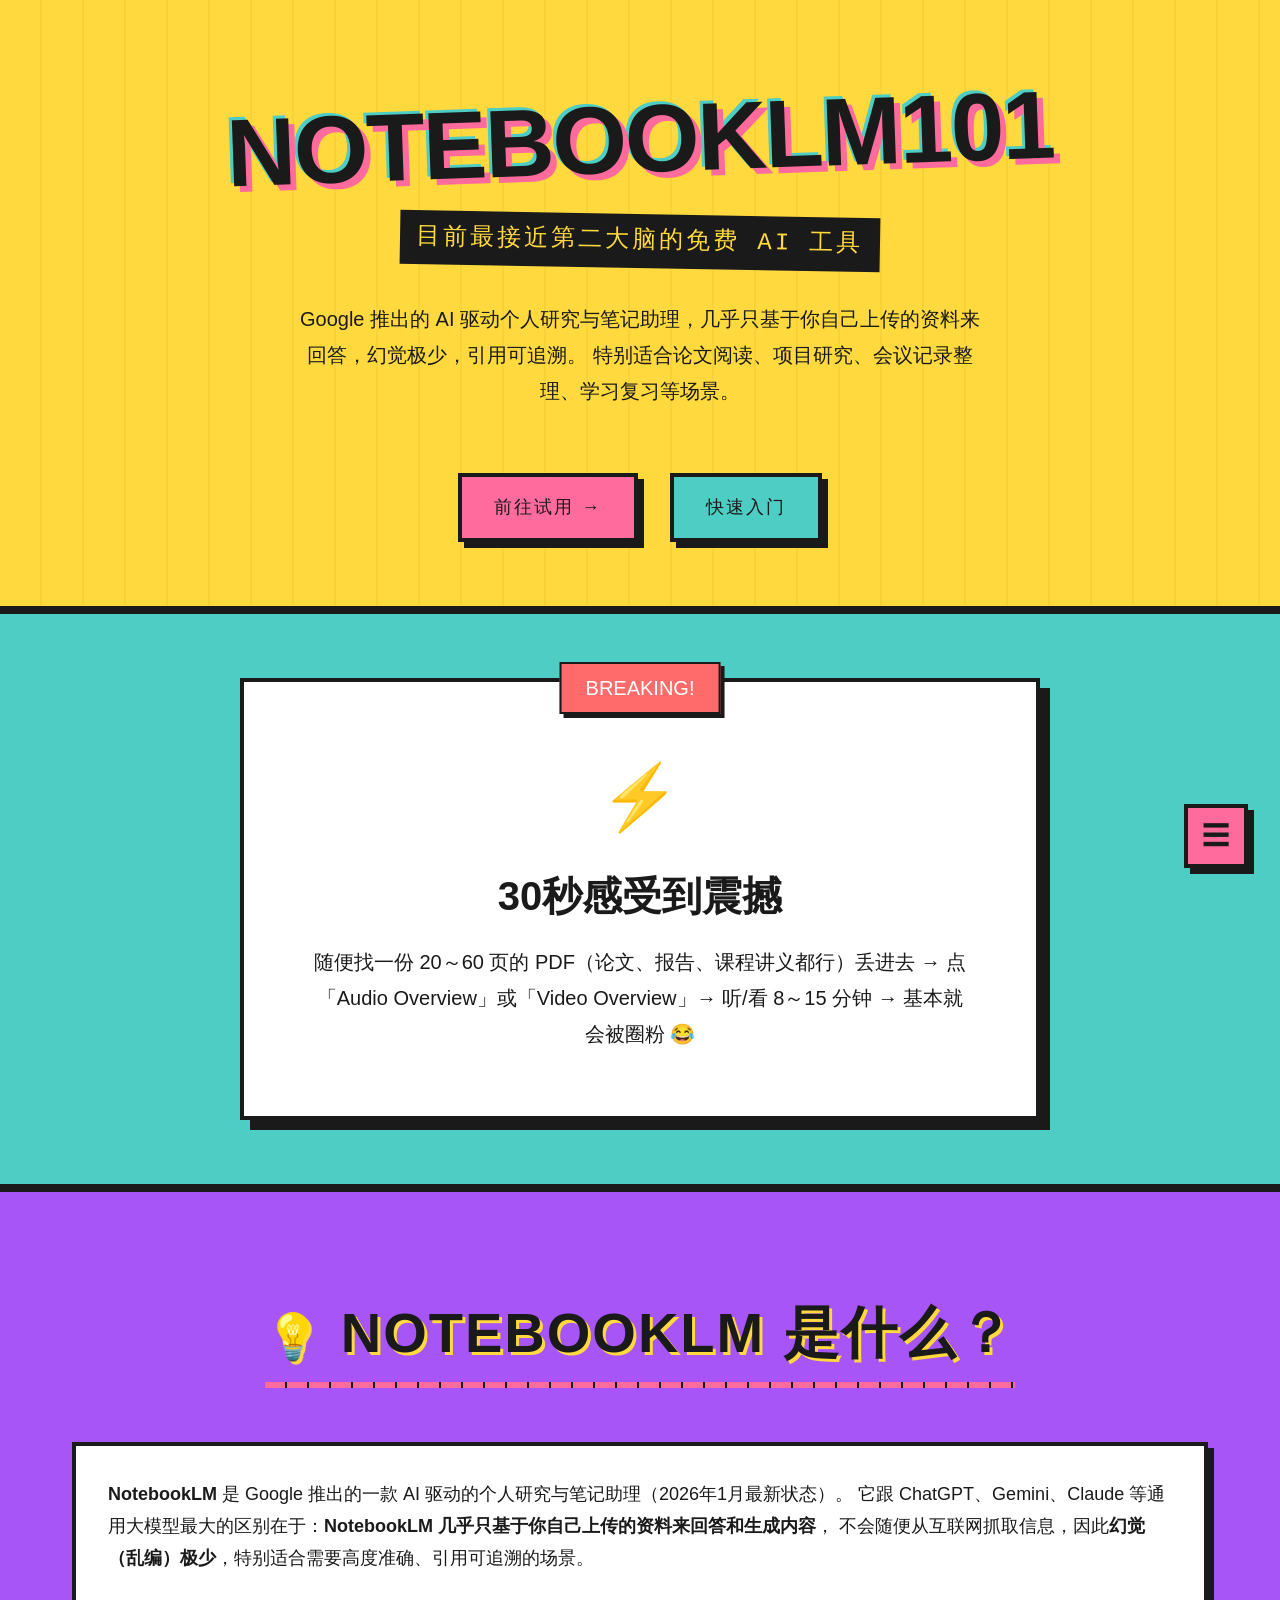
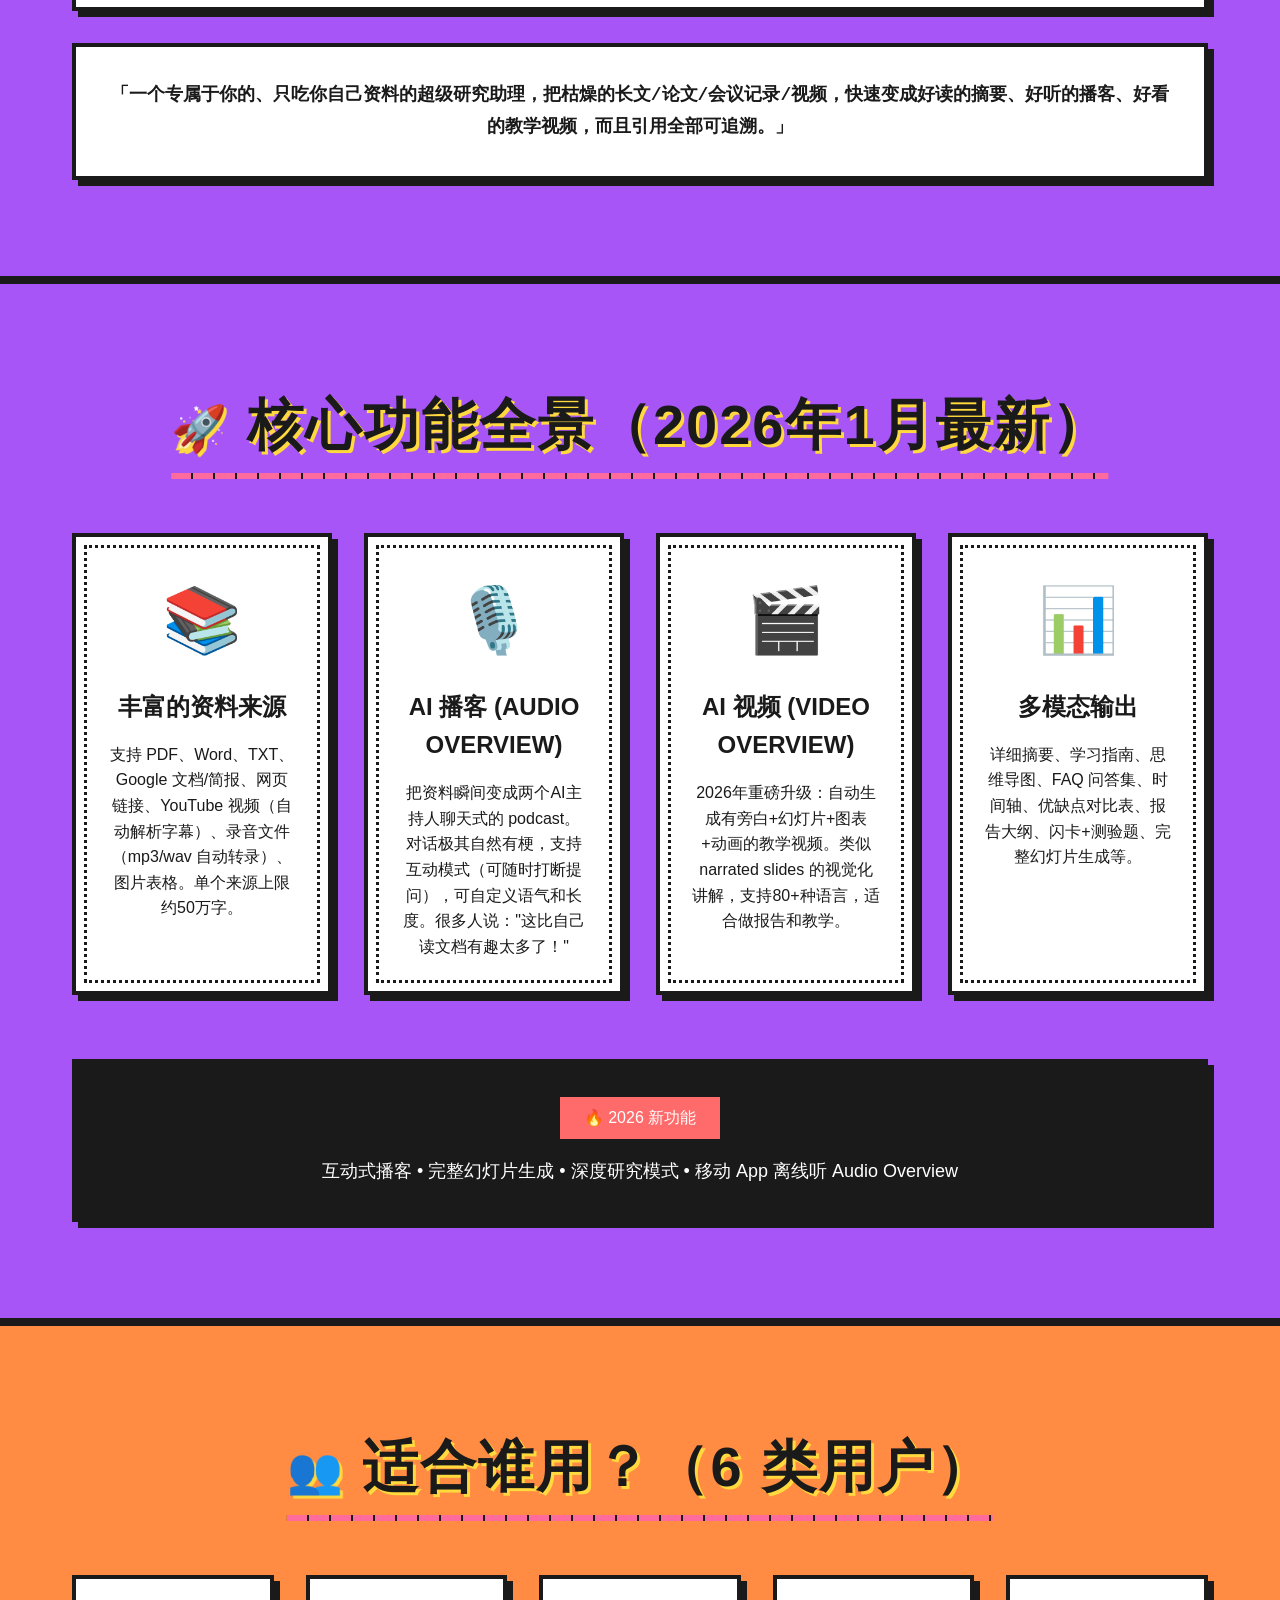
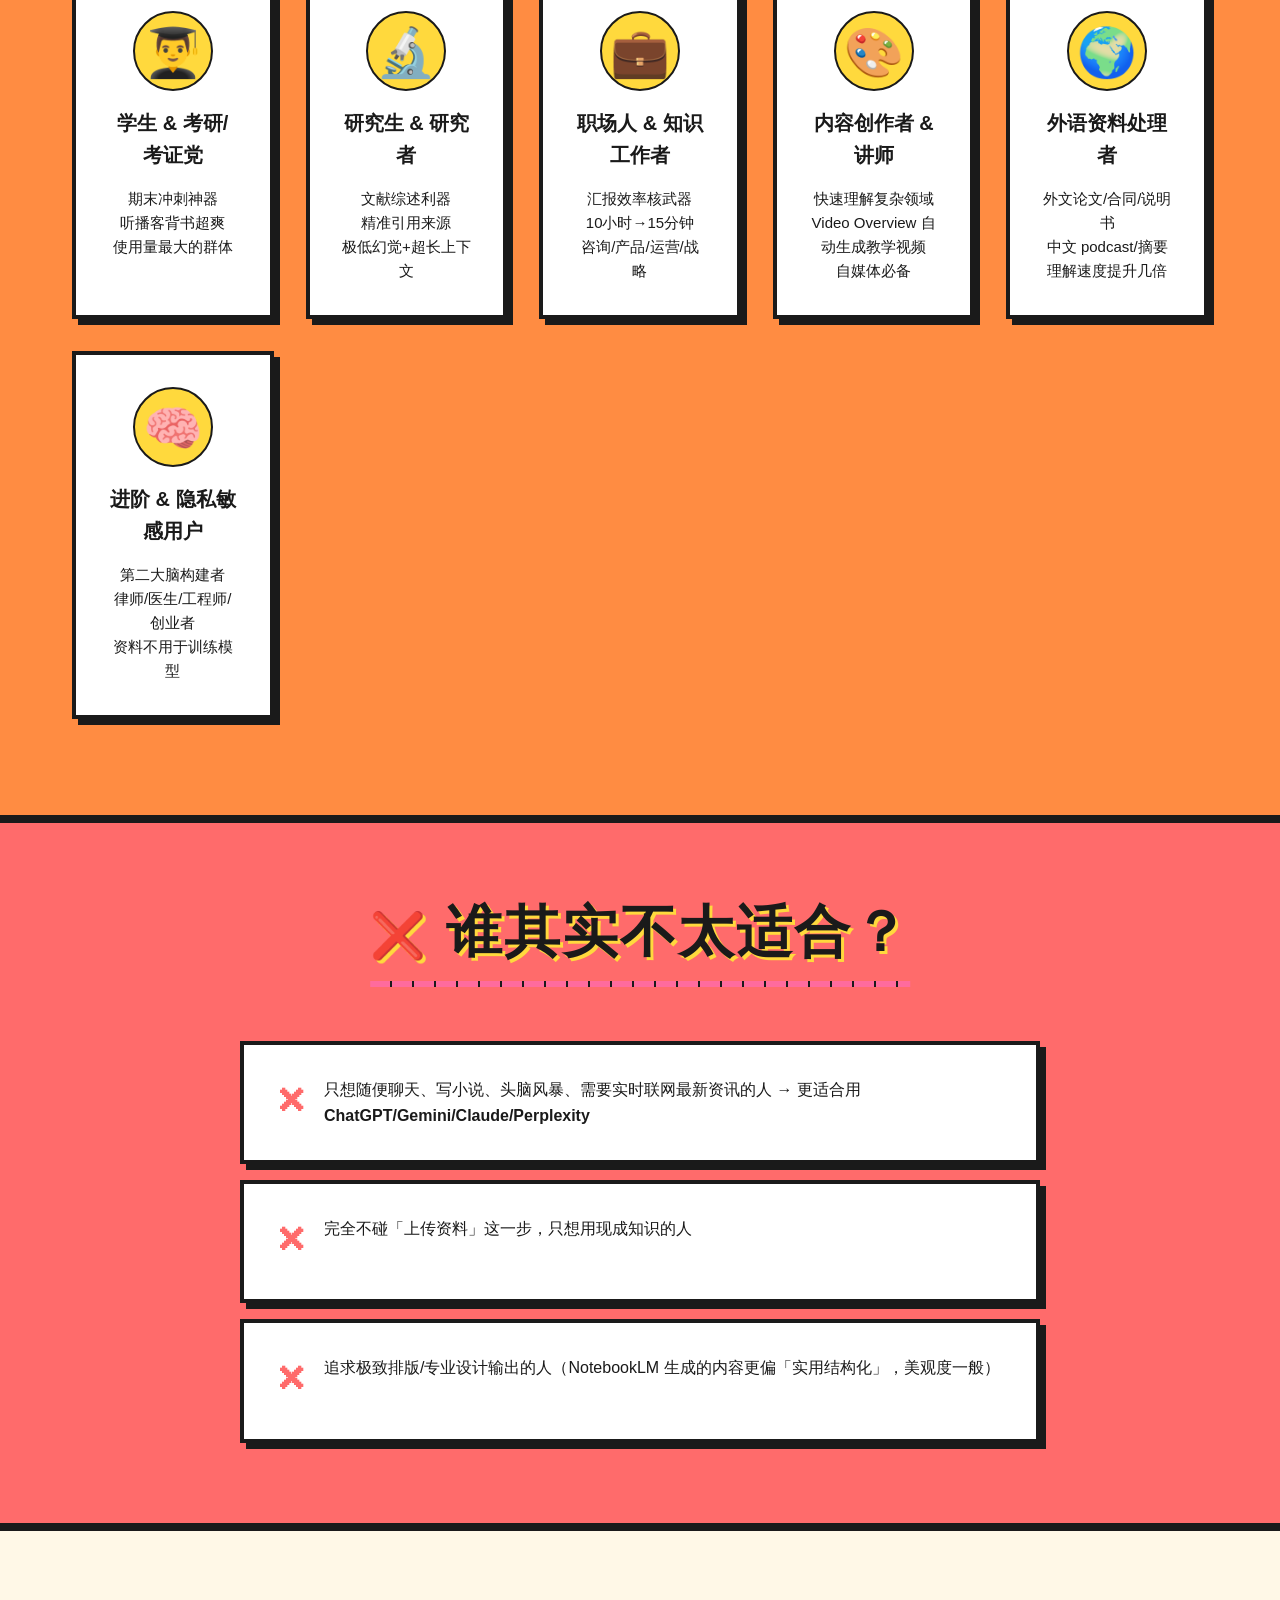
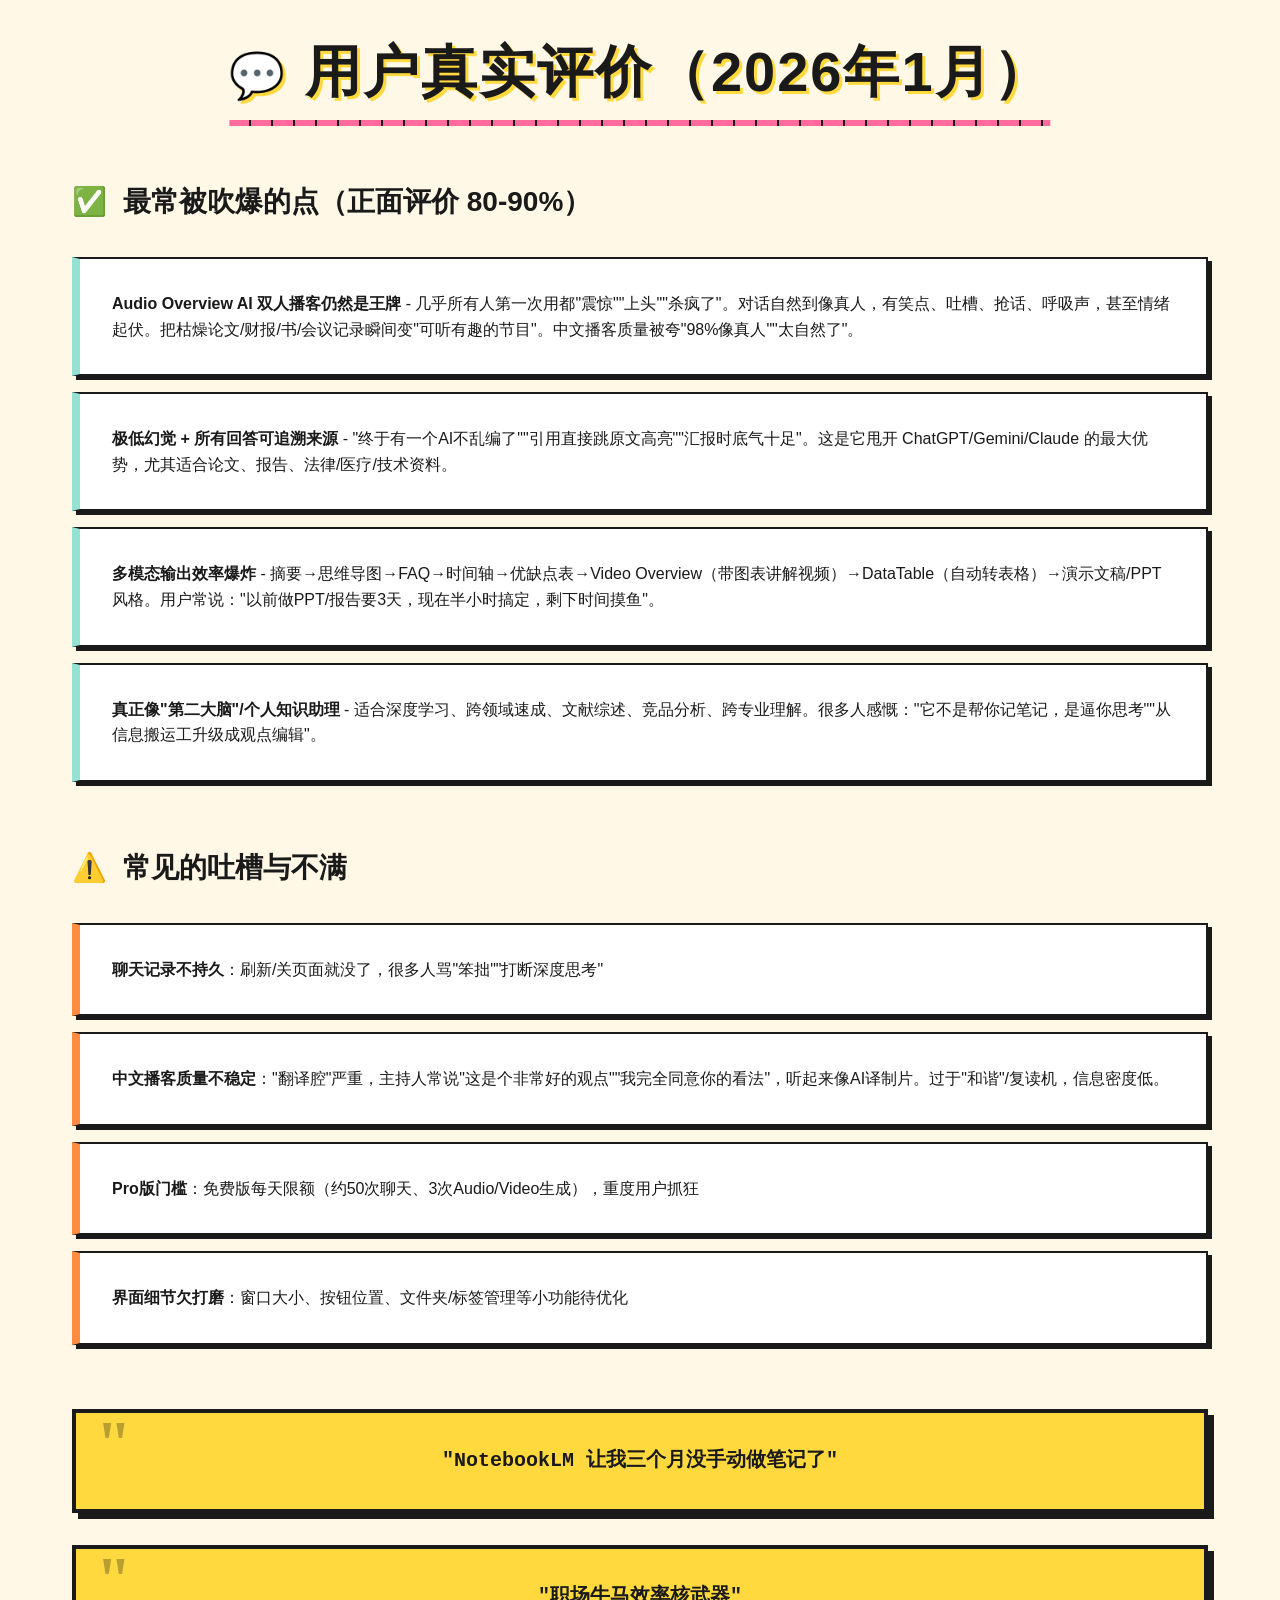
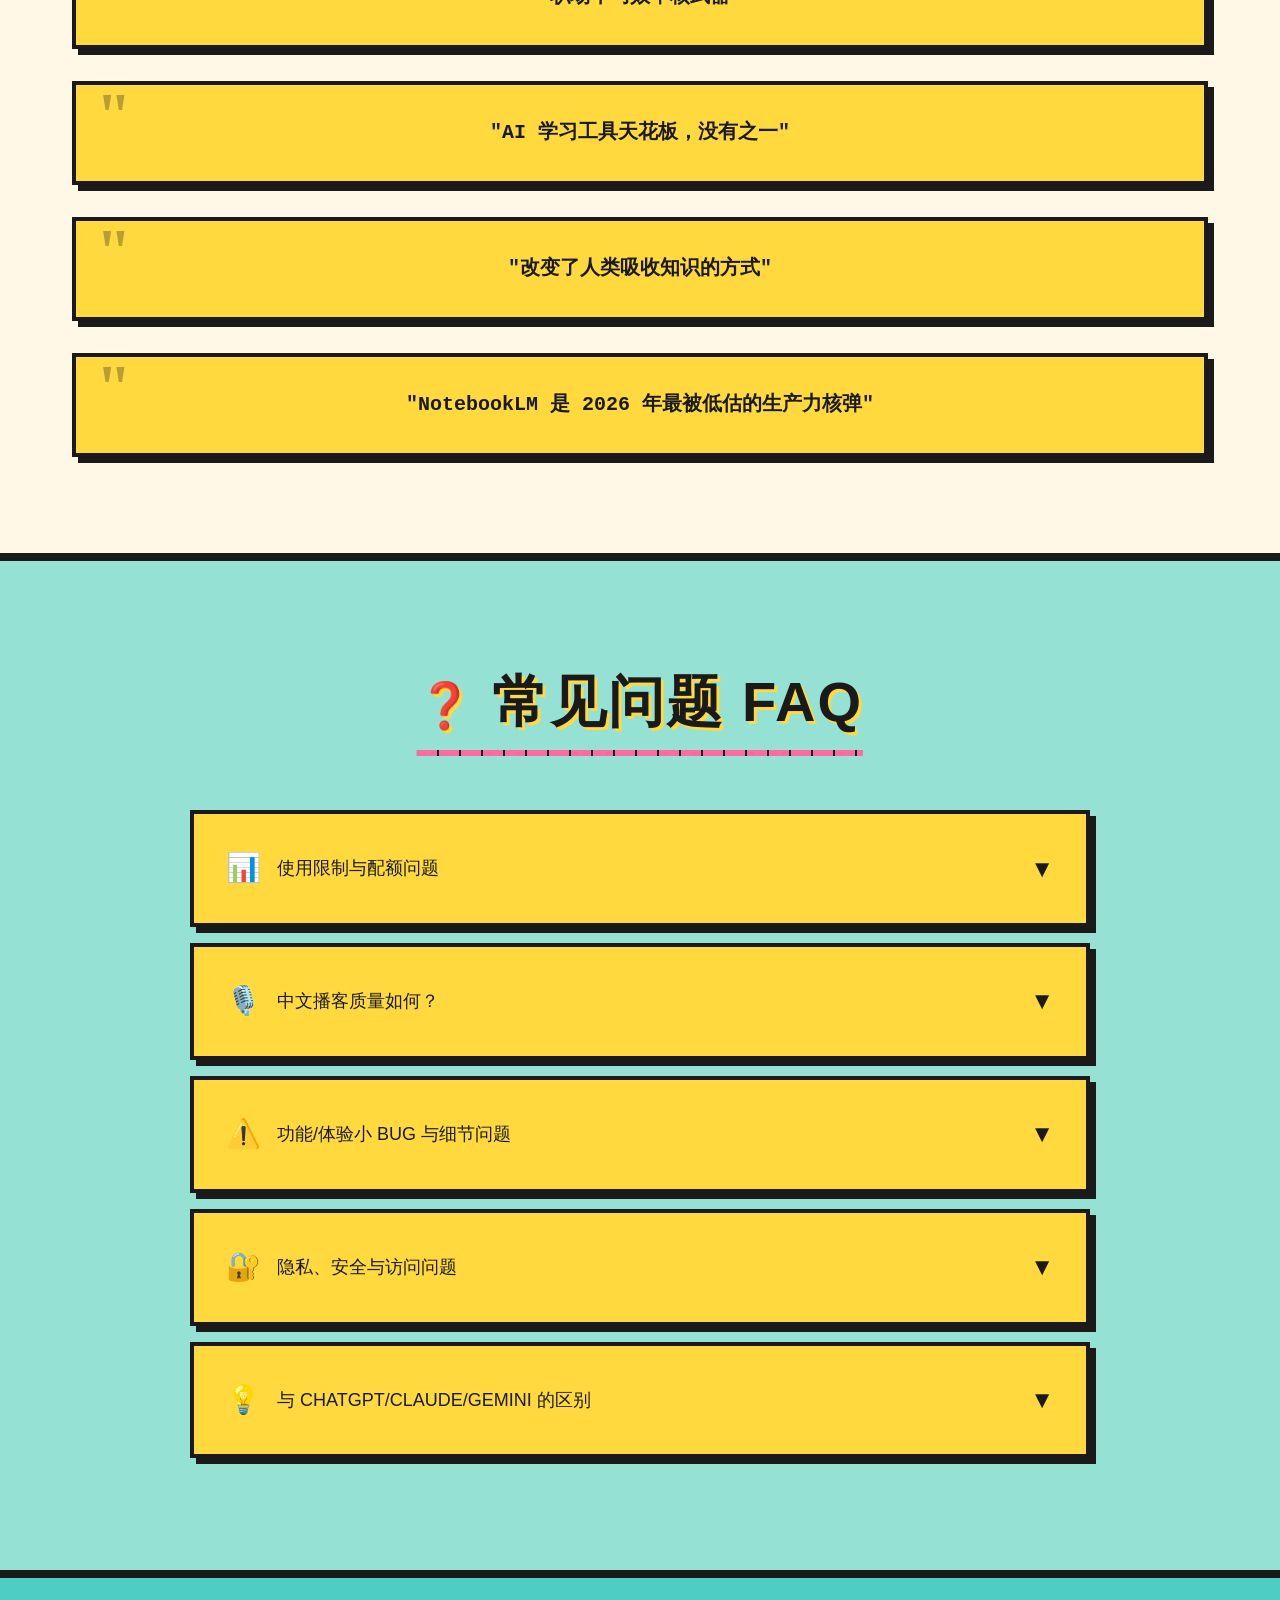
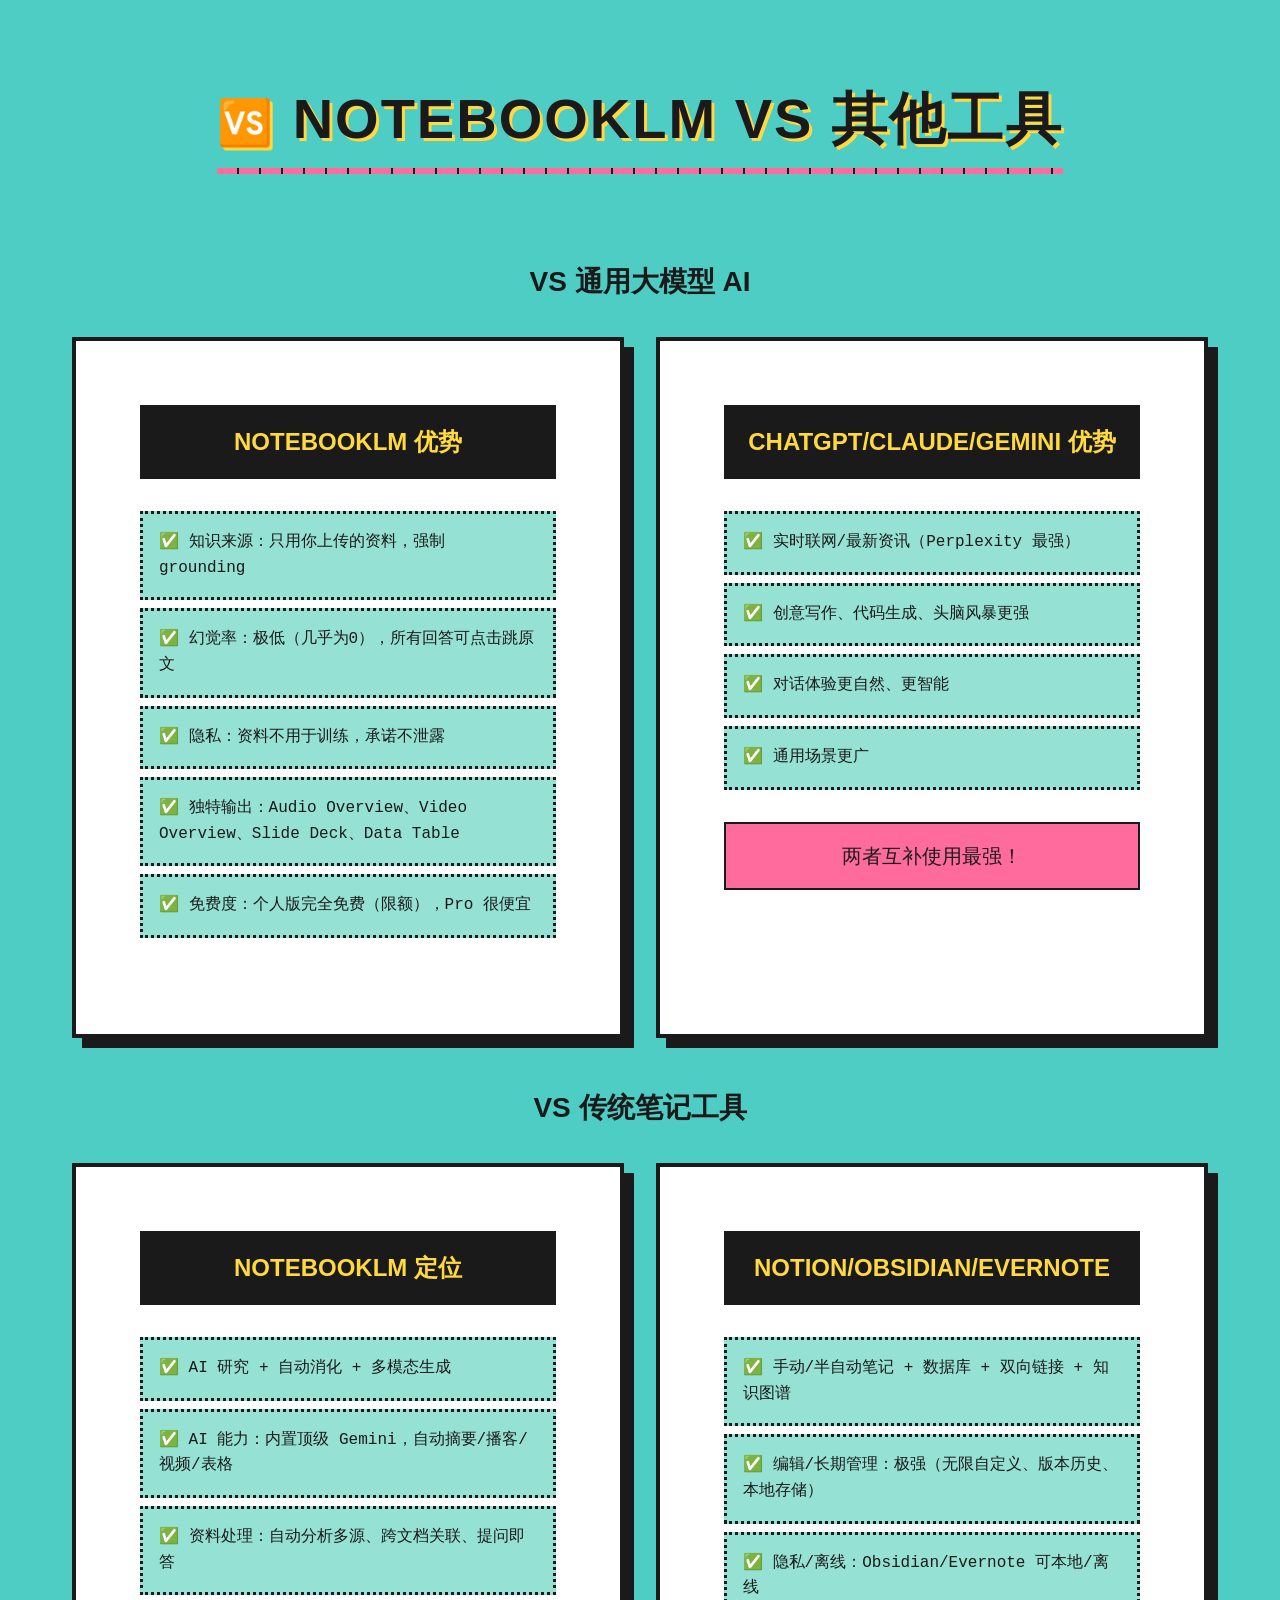
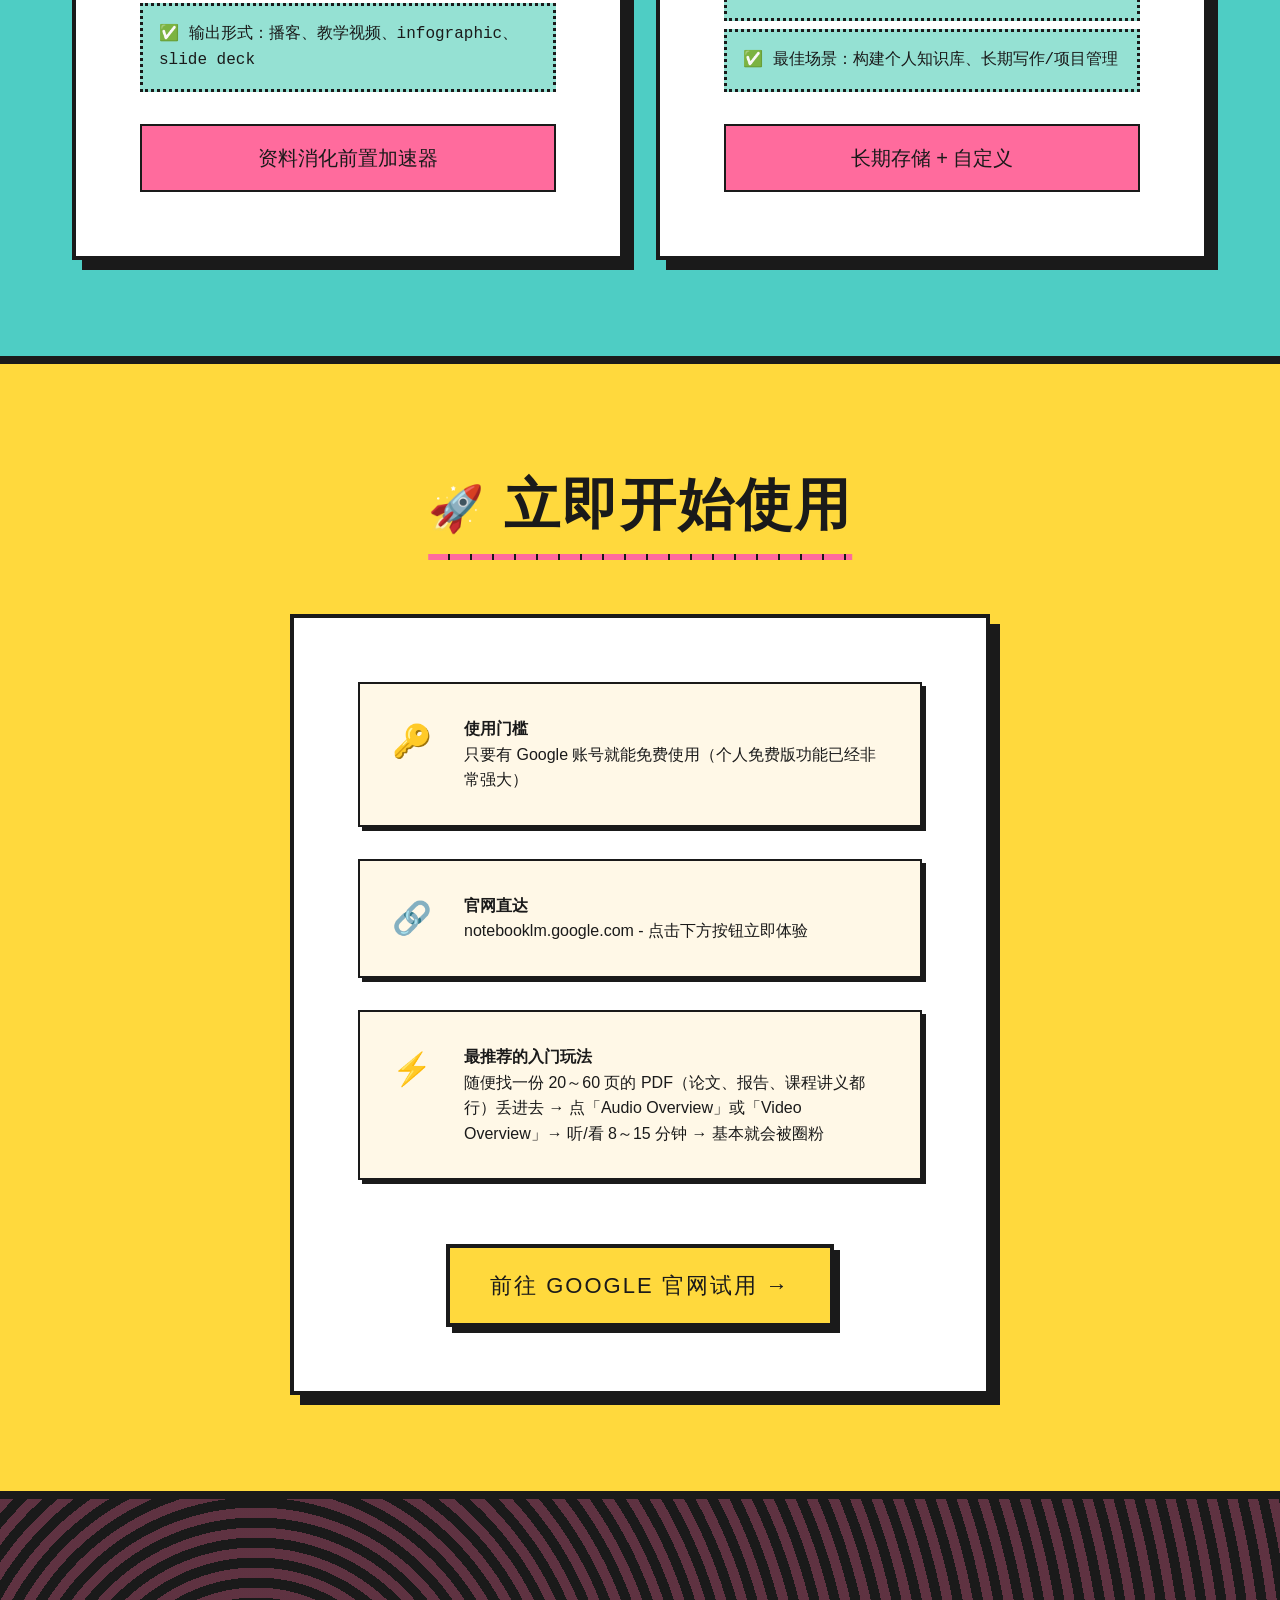
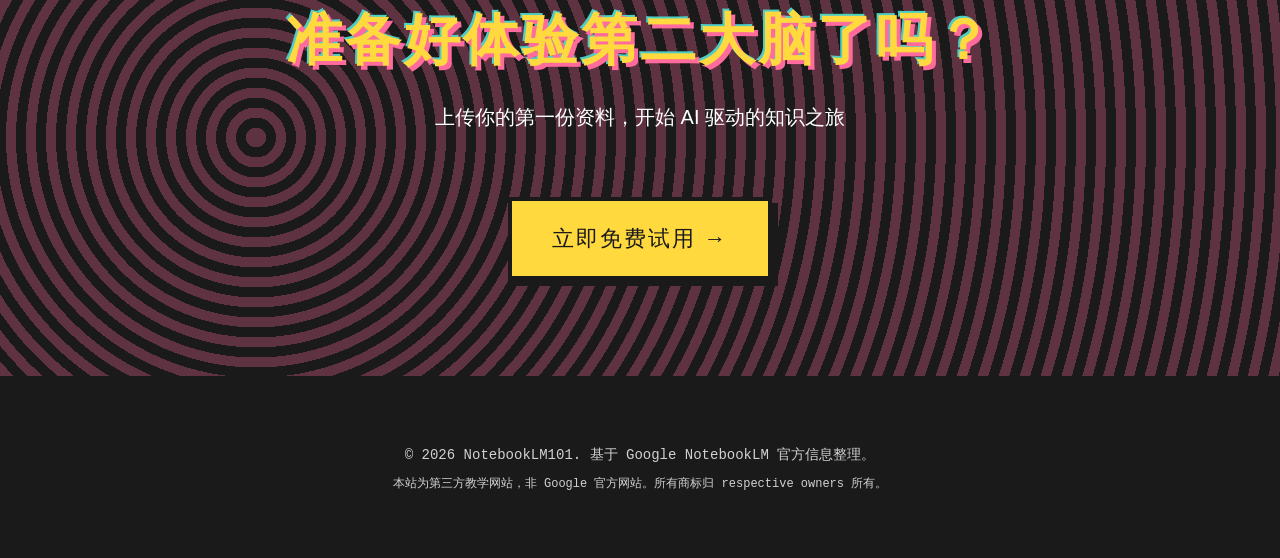
==== index.html @ 88d70681 "Initial commit: NotebookLM101 website - 现代波普风设计 (Modern Pop Art) - 单页滚动网站，11个内容区块 - 抽屉式导航 + 阅读进度条 - " ====
<!DOCTYPE html>
<html lang="zh-CN">
<head>
    <meta charset="UTF-8">
    <meta name="viewport" content="width=device-width, initial-scale=1.0">
    <meta name="description" content="NotebookLM101 - 全面了解 Google NotebookLM，AI 驱动的个人研究与笔记助理。支持 PDF、YouTube、录音等多种资料来源，自动生成 AI 播客、教学视频、摘要、思维导图等多模态输出。">
    <meta name="keywords" content="NotebookLM,Google NotebookLM,AI笔记,AI助理,AI播客,Audio Overview,Video Overview,AI学习工具,文献综述,会议记录整理,学习复习,知识管理">
    <meta name="author" content="NotebookLM101">
    <meta name="robots" content="index, follow">
    <meta property="og:title" content="NotebookLM101 - AI 驱动的第二大脑，最接近第二大脑的免费 AI 工具">
    <meta property="og:description" content="Google NotebookLM 全攻略：AI 驱动的个人研究与笔记助理，只基于你上传的资料回答，幻觉极少，引用可追溯。支持 Audio Overview AI 播客、Video Overview 教学视频。">
    <meta property="og:type" content="website">
    <meta property="og:url" content="https://notebooklm.google.com">
    <meta name="twitter:card" content="summary_large_image">
    <meta name="twitter:title" content="NotebookLM101 - AI 驱动的第二大脑">
    <meta name="twitter:description" content="Google 推出的 AI 笔记助理，支持 PDF、YouTube、录音等多种资料，自动生成 AI 播客和教学视频。">
    <link rel="canonical" href="https://notebooklm.google.com">
    <title>NotebookLM101 - Google NotebookLM 全攻略 | AI 驱动的第二大脑 | Audio Overview AI 播客 | Video Overview 教学视频</title>
    <link rel="stylesheet" href="css/style.css">
</head>
<body>
    <!-- 阅读进度条 -->
    <div class="progress-bar" id="progressBar"></div>

    <!-- 目录导航按钮（点击展开） -->
    <button class="fab" id="fab" aria-label="打开目录">
        <span class="fab-icon">☰</span>
    </button>

    <!-- 移动端导航抽屉 -->
    <div class="mobile-drawer" id="mobileDrawer">
        <div class="drawer-header">
            <span>目录</span>
            <button class="drawer-close" id="drawerClose">×</button>
        </div>
        <nav class="drawer-nav" id="drawerNav"></nav>
    </div>
    <div class="drawer-overlay" id="drawerOverlay"></div>

    <main>
        <!-- 1. Hero 区 -->
        <section class="hero" id="hero">
            <div class="container">
                <div class="hero-content">
                    <h1 class="hero-title">NotebookLM101</h1>
                    <p class="hero-subtitle">目前最接近第二大脑的免费 AI 工具</p>
                    <p class="hero-desc">
                        Google 推出的 AI 驱动个人研究与笔记助理，几乎只基于你自己上传的资料来回答，幻觉极少，引用可追溯。
                        特别适合论文阅读、项目研究、会议记录整理、学习复习等场景。
                    </p>
                    <div class="hero-cta">
                        <a href="https://notebooklm.google.com" target="_blank" rel="noopener" class="btn btn-primary">前往试用 →</a>
                        <a href="#quick-start" class="btn btn-secondary">快速入门</a>
                    </div>
                </div>
            </div>
        </section>

        <!-- 2. 快速入门 -->
        <section class="quick-start" id="quick-start">
            <div class="container">
                <div class="quick-start-box">
                    <span class="quick-start-icon">⚡</span>
                    <h2 class="quick-start-title">30秒感受到震撼</h2>
                    <p class="quick-start-text">
                        随便找一份 20～60 页的 PDF（论文、报告、课程讲义都行）丢进去 → 点「Audio Overview」或「Video Overview」→ 听/看 8～15 分钟 → 基本就会被圈粉 😂
                    </p>
                </div>
            </div>
        </section>

        <!-- 3. NotebookLM 是什么 -->
        <section class="features" id="intro">
            <div class="container">
                <h2 class="section-title"><span class="emoji">💡</span> NotebookLM 是什么？</h2>
                <div class="pop-box" style="padding: 2rem; margin-bottom: 2rem;">
                    <p style="font-size: 1.125rem; line-height: 1.8;">
                        <strong>NotebookLM</strong> 是 Google 推出的一款 AI 驱动的个人研究与笔记助理（2026年1月最新状态）。
                        它跟 ChatGPT、Gemini、Claude 等通用大模型最大的区别在于：<strong>NotebookLM 几乎只基于你自己上传的资料来回答和生成内容</strong>，
                        不会随便从互联网抓取信息，因此<strong>幻觉（乱编）极少</strong>，特别适合需要高度准确、引用可追溯的场景。
                    </p>
                </div>
                <div class="pop-box" style="padding: 2rem;">
                    <p style="font-size: 1.125rem; line-height: 1.8; text-align: center; font-family: var(--font-family-mono); font-weight: 600;">
                        「一个专属于你的、只吃你自己资料的超级研究助理，把枯燥的长文/论文/会议记录/视频，快速变成好读的摘要、好听的播客、好看的教学视频，而且引用全部可追溯。」
                    </p>
                </div>
            </div>
        </section>

        <!-- 4. 核心功能全景 -->
        <section class="features" id="features">
            <div class="container">
                <h2 class="section-title"><span class="emoji">🚀</span> 核心功能全景（2026年1月最新）</h2>
                <div class="features-grid">
                    <div class="feature-card">
                        <span class="feature-icon">📚</span>
                        <h3 class="feature-title">丰富的资料来源</h3>
                        <p class="feature-desc">支持 PDF、Word、TXT、Google 文档/简报、网页链接、YouTube 视频（自动解析字幕）、录音文件（mp3/wav 自动转录）、图片表格。单个来源上限约50万字。</p>
                    </div>
                    <div class="feature-card">
                        <span class="feature-icon">🎙️</span>
                        <h3 class="feature-title">AI 播客 (Audio Overview)</h3>
                        <p class="feature-desc">把资料瞬间变成两个AI主持人聊天式的 podcast。对话极其自然有梗，支持互动模式（可随时打断提问），可自定义语气和长度。很多人说："这比自己读文档有趣太多了！"</p>
                    </div>
                    <div class="feature-card">
                        <span class="feature-icon">🎬</span>
                        <h3 class="feature-title">AI 视频 (Video Overview)</h3>
                        <p class="feature-desc">2026年重磅升级：自动生成有旁白+幻灯片+图表+动画的教学视频。类似 narrated slides 的视觉化讲解，支持80+种语言，适合做报告和教学。</p>
                    </div>
                    <div class="feature-card">
                        <span class="feature-icon">📊</span>
                        <h3 class="feature-title">多模态输出</h3>
                        <p class="feature-desc">详细摘要、学习指南、思维导图、FAQ 问答集、时间轴、优缺点对比表、报告大纲、闪卡+测验题、完整幻灯片生成等。</p>
                    </div>
                </div>
                <div class="new-features">
                    <span class="badge">🔥 2026 新功能</span>
                    <p>互动式播客 • 完整幻灯片生成 • 深度研究模式 • 移动 App 离线听 Audio Overview</p>
                </div>
            </div>
        </section>

        <!-- 5. 适合谁用 -->
        <section class="users" id="users">
            <div class="container">
                <h2 class="section-title"><span class="emoji">👥</span> 适合谁用？（6 类用户）</h2>
                <div class="users-grid">
                    <div class="user-card">
                        <span class="user-icon">👨‍🎓</span>
                        <h3 class="user-title">学生 & 考研/考证党</h3>
                        <p class="user-desc">期末冲刺神器<br>听播客背书超爽<br>使用量最大的群体</p>
                    </div>
                    <div class="user-card">
                        <span class="user-icon">🔬</span>
                        <h3 class="user-title">研究生 & 研究者</h3>
                        <p class="user-desc">文献综述利器<br>精准引用来源<br>极低幻觉+超长上下文</p>
                    </div>
                    <div class="user-card">
                        <span class="user-icon">💼</span>
                        <h3 class="user-title">职场人 & 知识工作者</h3>
                        <p class="user-desc">汇报效率核武器<br>10小时→15分钟<br>咨询/产品/运营/战略</p>
                    </div>
                    <div class="user-card">
                        <span class="user-icon">🎨</span>
                        <h3 class="user-title">内容创作者 & 讲师</h3>
                        <p class="user-desc">快速理解复杂领域<br>Video Overview 自动生成教学视频<br>自媒体必备</p>
                    </div>
                    <div class="user-card">
                        <span class="user-icon">🌍</span>
                        <h3 class="user-title">外语资料处理者</h3>
                        <p class="user-desc">外文论文/合同/说明书<br>中文 podcast/摘要<br>理解速度提升几倍</p>
                    </div>
                    <div class="user-card">
                        <span class="user-icon">🧠</span>
                        <h3 class="user-title">进阶 & 隐私敏感用户</h3>
                        <p class="user-desc">第二大脑构建者<br>律师/医生/工程师/创业者<br>资料不用于训练模型</p>
                    </div>
                </div>
            </div>
        </section>

        <!-- 6. 谁不适合 -->
        <section class="not-suitable" id="not-suitable">
            <div class="container">
                <h2 class="section-title"><span class="emoji">❌</span> 谁其实不太适合？</h2>
                <div class="not-suitable-list">
                    <div class="not-suitable-item">
                        <span class="cross-icon">✕</span>
                        <p>只想随便聊天、写小说、头脑风暴、需要实时联网最新资讯的人 → 更适合用 <strong>ChatGPT/Gemini/Claude/Perplexity</strong></p>
                    </div>
                    <div class="not-suitable-item">
                        <span class="cross-icon">✕</span>
                        <p>完全不碰「上传资料」这一步，只想用现成知识的人</p>
                    </div>
                    <div class="not-suitable-item">
                        <span class="cross-icon">✕</span>
                        <p>追求极致排版/专业设计输出的人（NotebookLM 生成的内容更偏「实用结构化」，美观度一般）</p>
                    </div>
                </div>
            </div>
        </section>

        <!-- 7. 用户评价 -->
        <section class="reviews" id="reviews">
            <div class="container">
                <h2 class="section-title"><span class="emoji">💬</span> 用户真实评价（2026年1月）</h2>

                <div class="review-section positive">
                    <h3 class="review-section-title"><span class="check-icon">✅</span> 最常被吹爆的点（正面评价 80-90%）</h3>
                    <div class="review-list">
                        <div class="review-item">
                            <p><strong>Audio Overview AI 双人播客仍然是王牌</strong> - 几乎所有人第一次用都"震惊""上头""杀疯了"。对话自然到像真人，有笑点、吐槽、抢话、呼吸声，甚至情绪起伏。把枯燥论文/财报/书/会议记录瞬间变"可听有趣的节目"。中文播客质量被夸"98%像真人""太自然了"。</p>
                        </div>
                        <div class="review-item">
                            <p><strong>极低幻觉 + 所有回答可追溯来源</strong> - "终于有一个AI不乱编了""引用直接跳原文高亮""汇报时底气十足"。这是它甩开 ChatGPT/Gemini/Claude 的最大优势，尤其适合论文、报告、法律/医疗/技术资料。</p>
                        </div>
                        <div class="review-item">
                            <p><strong>多模态输出效率爆炸</strong> - 摘要→思维导图→FAQ→时间轴→优缺点表→Video Overview（带图表讲解视频）→DataTable（自动转表格）→演示文稿/PPT风格。用户常说："以前做PPT/报告要3天，现在半小时搞定，剩下时间摸鱼"。</p>
                        </div>
                        <div class="review-item">
                            <p><strong>真正像"第二大脑"/个人知识助理</strong> - 适合深度学习、跨领域速成、文献综述、竞品分析、跨专业理解。很多人感慨："它不是帮你记笔记，是逼你思考""从信息搬运工升级成观点编辑"。</p>
                        </div>
                    </div>
                </div>

                <div class="review-section negative">
                    <h3 class="review-section-title"><span class="warning-icon">⚠️</span> 常见的吐槽与不满</h3>
                    <div class="review-list">
                        <div class="review-item">
                            <p><strong>聊天记录不持久</strong>：刷新/关页面就没了，很多人骂"笨拙""打断深度思考"</p>
                        </div>
                        <div class="review-item">
                            <p><strong>中文播客质量不稳定</strong>："翻译腔"严重，主持人常说"这是个非常好的观点""我完全同意你的看法"，听起来像AI译制片。过于"和谐"/复读机，信息密度低。</p>
                        </div>
                        <div class="review-item">
                            <p><strong>Pro版门槛</strong>：免费版每天限额（约50次聊天、3次Audio/Video生成），重度用户抓狂</p>
                        </div>
                        <div class="review-item">
                            <p><strong>界面细节欠打磨</strong>：窗口大小、按钮位置、文件夹/标签管理等小功能待优化</p>
                        </div>
                    </div>
                </div>

                <div class="review-quotes">
                    <div class="quote">"NotebookLM 让我三个月没手动做笔记了"</div>
                    <div class="quote">"职场牛马效率核武器"</div>
                    <div class="quote">"AI 学习工具天花板，没有之一"</div>
                    <div class="quote">"改变了人类吸收知识的方式"</div>
                    <div class="quote">"NotebookLM 是 2026 年最被低估的生产力核弹"</div>
                </div>
            </div>
        </section>

        <!-- 8. 常见问题 -->
        <section class="faq" id="faq">
            <div class="container">
                <h2 class="section-title"><span class="emoji">❓</span> 常见问题 FAQ</h2>
                <div class="faq-accordion">
                    <div class="faq-item">
                        <div class="faq-header">
                            <span class="faq-icon">📊</span>
                            <span class="faq-title">使用限制与配额问题</span>
                            <span class="faq-arrow">▼</span>
                        </div>
                        <div class="faq-content">
                            <p>免费版每天聊天查询限额约 50 次、Audio/Video Overview 生成次数每天约 3 次。一个笔记本最多 50 个来源，每个来源上限约 50 万字/200MB。超过限制需要删除旧源、开新笔记本，或升级 Pro/Plus 版。重度研究/拆书党常说："刚用上瘾就撞墙了，太抠门"。</p>
                        </div>
                    </div>
                    <div class="faq-item">
                        <div class="faq-header">
                            <span class="faq-icon">🎙️</span>
                            <span class="faq-title">中文播客质量如何？</span>
                            <span class="faq-arrow">▼</span>
                        </div>
                        <div class="faq-content">
                            <p>2026 年已大幅优化，98% 像真人，偶有"翻译腔"。但仍存在一些问题：主持人过于"和谐"/复读机，互相高帽、重复确认，信息密度低；复杂中文指令可能有提示词漂移；语体断层，口语开场后突然切教科书式书面语。英文播客自然爆表，中文还在持续优化中。</p>
                        </div>
                    </div>
                    <div class="faq-item">
                        <div class="faq-header">
                            <span class="faq-icon">⚠️</span>
                            <span class="faq-title">功能/体验小 bug 与细节问题</span>
                            <span class="faq-arrow">▼</span>
                        </div>
                        <div class="faq-content">
                            <p>• 聊天记录不持久：刷新/关页面就丢失<br>
                            • 界面细节：窗口大小、按钮位置、复制时带多余编号、缺少文件夹/标签管理<br>
                            • 生成不一致：同一资料不同时间问，答案质量天差地别（RAG检索上下文不稳）<br>
                            • 上传失败原因：文件超200MB、PDF有拷贝保护、来源超字数、DRM保护Kindle书等</p>
                        </div>
                    </div>
                    <div class="faq-item">
                        <div class="faq-header">
                            <span class="faq-icon">🔐</span>
                            <span class="faq-title">隐私、安全与访问问题</span>
                            <span class="faq-arrow">▼</span>
                        </div>
                        <div class="faq-content">
                            <p>• <strong>隐私</strong>：资料不用于训练模型，Google 承诺不泄露。虽然这是 Google 的，但资料只用于你的 notebook，不像通用聊天会长期存档。<br>
                            • <strong>年龄验证</strong>：必须18岁+年龄验证（未验证或工作/学校账户常被挡）<br>
                            • <strong>网络访问</strong>：部分地区需科学上网，国内用户最常遇到<br>
                            • <strong>企业账户</strong>：公司/学校账户需管理员开启额外服务</p>
                        </div>
                    </div>
                    <div class="faq-item">
                        <div class="faq-header">
                            <span class="faq-icon">💡</span>
                            <span class="faq-title">与 ChatGPT/Claude/Gemini 的区别</span>
                            <span class="faq-arrow">▼</span>
                        </div>
                        <div class="faq-content">
                            <p><strong>核心区别</strong>：NotebookLM 是"专吃你自己资料的超精准研究助理 + 多模态输出工厂"，它几乎不联网、不乱编、一切回答都强制可追溯来源。<br><br>
                            <strong>想"随便聊、要最新资讯、写小说、脑暴"</strong> → 用 ChatGPT/Claude/Gemini/Perplexity<br>
                            <strong>想"啃大块复杂自家资料、追求零幻觉 + 可追溯 + 神奇多模态输出（播客/视频/幻灯片）"</strong> → NotebookLM 目前无敌<br><br>
                            <strong>2026 年最强组合（社区共识）</strong>：NotebookLM（消化+生成） + Obsidian/Notion（长期存储+自定义） + Gemini/ChatGPT（创意/联网补充）</p>
                        </div>
                    </div>
                </div>
            </div>
        </section>

        <!-- 9. 竞品对比 -->
        <section class="compare" id="compare">
            <div class="container">
                <h2 class="section-title"><span class="emoji">🆚</span> NotebookLM vs 其他工具</h2>

                <h3 style="text-align: center; font-family: var(--font-family-heading); font-size: 1.75rem; margin: 2rem 0; text-transform: uppercase;">vs 通用大模型 AI</h3>
                <div class="compare-grid">
                    <div class="compare-card">
                        <h4 class="compare-title">NotebookLM 优势</h4>
                        <div class="compare-list">
                            <div class="compare-item positive">✅ 知识来源：只用你上传的资料，强制 grounding</div>
                            <div class="compare-item positive">✅ 幻觉率：极低（几乎为0），所有回答可点击跳原文</div>
                            <div class="compare-item positive">✅ 隐私：资料不用于训练，承诺不泄露</div>
                            <div class="compare-item positive">✅ 独特输出：Audio Overview、Video Overview、Slide Deck、Data Table</div>
                            <div class="compare-item positive">✅ 免费度：个人版完全免费（限额），Pro 很便宜</div>
                        </div>
                    </div>
                    <div class="compare-card">
                        <h4 class="compare-title">ChatGPT/Claude/Gemini 优势</h4>
                        <div class="compare-list">
                            <div class="compare-item positive">✅ 实时联网/最新资讯（Perplexity 最强）</div>
                            <div class="compare-item positive">✅ 创意写作、代码生成、头脑风暴更强</div>
                            <div class="compare-item positive">✅ 对话体验更自然、更智能</div>
                            <div class="compare-item positive">✅ 通用场景更广</div>
                        </div>
                        <p class="compare-summary" style="margin-top: 1rem;">两者互补使用最强！</p>
                    </div>
                </div>

                <h3 style="text-align: center; font-family: var(--font-family-heading); font-size: 1.75rem; margin: 3rem 0 2rem; text-transform: uppercase;">vs 传统笔记工具</h3>
                <div class="compare-grid">
                    <div class="compare-card">
                        <h4 class="compare-title">NotebookLM 定位</h4>
                        <div class="compare-list">
                            <div class="compare-item positive">✅ AI 研究 + 自动消化 + 多模态生成</div>
                            <div class="compare-item positive">✅ AI 能力：内置顶级 Gemini，自动摘要/播客/视频/表格</div>
                            <div class="compare-item positive">✅ 资料处理：自动分析多源、跨文档关联、提问即答</div>
                            <div class="compare-item positive">✅ 输出形式：播客、教学视频、infographic、slide deck</div>
                        </div>
                        <p class="compare-summary">资料消化前置加速器</p>
                    </div>
                    <div class="compare-card">
                        <h4 class="compare-title">Notion/Obsidian/Evernote</h4>
                        <div class="compare-list">
                            <div class="compare-item positive">✅ 手动/半自动笔记 + 数据库 + 双向链接 + 知识图谱</div>
                            <div class="compare-item positive">✅ 编辑/长期管理：极强（无限自定义、版本历史、本地存储）</div>
                            <div class="compare-item positive">✅ 隐私/离线：Obsidian/Evernote 可本地/离线</div>
                            <div class="compare-item positive">✅ 最佳场景：构建个人知识库、长期写作/项目管理</div>
                        </div>
                        <p class="compare-summary">长期存储 + 自定义</p>
                    </div>
                </div>
            </div>
        </section>

        <!-- 10. 使用门槛 -->
        <section class="get-started" id="get-started">
            <div class="container">
                <h2 class="section-title"><span class="emoji">🚀</span> 立即开始使用</h2>
                <div class="get-started-box">
                    <div class="get-started-info">
                        <div class="info-item">
                            <span class="info-icon">🔑</span>
                            <div>
                                <strong>使用门槛</strong>
                                <p>只要有 Google 账号就能免费使用（个人免费版功能已经非常强大）</p>
                            </div>
                        </div>
                        <div class="info-item">
                            <span class="info-icon">🔗</span>
                            <div>
                                <strong>官网直达</strong>
                                <p>notebooklm.google.com - 点击下方按钮立即体验</p>
                            </div>
                        </div>
                        <div class="info-item">
                            <span class="info-icon">⚡</span>
                            <div>
                                <strong>最推荐的入门玩法</strong>
                                <p>随便找一份 20～60 页的 PDF（论文、报告、课程讲义都行）丢进去 → 点「Audio Overview」或「Video Overview」→ 听/看 8～15 分钟 → 基本就会被圈粉</p>
                            </div>
                        </div>
                    </div>
                    <div class="get-started-cta">
                        <a href="https://notebooklm.google.com" target="_blank" rel="noopener" class="btn btn-large btn-yellow">
                            前往 Google 官网试用 →
                        </a>
                    </div>
                </div>
            </div>
        </section>

        <!-- 11. 底部 CTA -->
        <section class="final-cta" id="final-cta">
            <div class="container">
                <div class="final-cta-content">
                    <h2 class="final-cta-title">准备好体验第二大脑了吗？</h2>
                    <p class="final-cta-desc">上传你的第一份资料，开始 AI 驱动的知识之旅</p>
                    <a href="https://notebooklm.google.com" target="_blank" rel="noopener" class="btn btn-large btn-primary">
                        立即免费试用 →
                    </a>
                </div>
            </div>
        </section>
    </main>

    <footer>
        <div class="container">
            <p>&copy; 2026 NotebookLM101. 基于 Google NotebookLM 官方信息整理。</p>
            <p style="margin-top: 0.5rem; font-size: 0.75rem;">
                本站为第三方教学网站，非 Google 官方网站。所有商标归 respective owners 所有。
            </p>
        </div>
    </footer>

    <script src="js/main.js"></script>
</body>
</html>
---- css/style.css ----
/* ============================================
   NotebookLM101 - 新潮波普风 (Modern Pop Art)
   孟菲斯 + 报刊拼贴风格
   ============================================ */

/* ============================================
   CSS 变量 - 波普风配色
   ============================================ */
:root {
    /* 主色调 - 高饱和度 */
    --color-pop-yellow: #FFD93D;
    --color-pop-pink: #FF6B9D;
    --color-pop-blue: #4ECDC4;
    --color-pop-purple: #A855F7;
    --color-pop-red: #FF6B6B;
    --color-pop-orange: #FF8C42;
    --color-pop-green: #95E1D3;

    /* 中性色 */
    --color-black: #1a1a1a;
    --color-white: #ffffff;
    --color-cream: #FFF8E7;
    --color-gray: #6B7280;

    /* 波普风边框 */
    --border-thick: 4px solid var(--color-black);
    --border-thin: 2px solid var(--color-black);
    --border-dotted: 3px dotted var(--color-black);

    /* 波普风阴影 - 硬阴影，无模糊 */
    --shadow-hard: 6px 6px 0px var(--color-black);
    --shadow-hard-sm: 4px 4px 0px var(--color-black);
    --shadow-hard-lg: 10px 10px 0px var(--color-black);

    /* 字体 */
    --font-family-heading: 'Impact', 'Arial Black', sans-serif;
    --font-family-body: -apple-system, BlinkMacSystemFont, 'Segoe UI', Roboto, sans-serif;
    --font-family-mono: 'Courier New', monospace;

    /* 间距 */
    --spacing-xs: 0.5rem;
    --spacing-sm: 1rem;
    --spacing-md: 2rem;
    --spacing-lg: 4rem;
    --spacing-xl: 6rem;

    /* 圆角 */
    --radius-none: 0;
    --radius-sm: 4px;
    --radius-md: 8px;
    --radius-lg: 16px;

    /* 过渡 */
    --transition-fast: 0.1s ease;
    --transition-base: 0.2s ease;
}

/* ============================================
   基础重置
   ============================================ */
* {
    margin: 0;
    padding: 0;
    box-sizing: border-box;
}

html {
    font-size: 16px;
    scroll-behavior: smooth;
}

body {
    font-family: var(--font-family-body);
    line-height: 1.6;
    color: var(--color-black);
    background-color: var(--color-cream);
    background-image:
        radial-gradient(circle, var(--color-pop-yellow) 2px, transparent 2px),
        radial-gradient(circle, var(--color-pop-pink) 2px, transparent 2px);
    background-size: 60px 60px;
    background-position: 0 0, 30px 30px;
}

a {
    text-decoration: none;
    color: inherit;
}

ul {
    list-style: none;
}

img {
    max-width: 100%;
    height: auto;
}

/* ============================================
   通用组件
   ============================================ */
.container {
    max-width: 1200px;
    margin: 0 auto;
    padding: 0 var(--spacing-md);
}

/* 波普风标题 */
.section-title {
    font-family: var(--font-family-heading);
    font-size: clamp(2rem, 6vw, 3.5rem);
    text-transform: uppercase;
    text-align: center;
    margin-bottom: var(--spacing-lg);
    color: var(--color-black);
    text-shadow: 3px 3px 0px var(--color-pop-yellow);
    letter-spacing: 2px;
    position: relative;
    display: inline-block;
    left: 50%;
    transform: translateX(-50%);
}

.section-title::after {
    content: '';
    position: absolute;
    bottom: -10px;
    left: 0;
    right: 0;
    height: 6px;
    background: repeating-linear-gradient(
        90deg,
        var(--color-pop-pink) 0px,
        var(--color-pop-pink) 20px,
        var(--color-black) 20px,
        var(--color-black) 22px
    );
}

.section-title .emoji {
    font-size: 0.8em;
}

/* 波普方框卡片 */
.pop-box {
    background: var(--color-white);
    border: var(--border-thick);
    box-shadow: var(--shadow-hard);
    transition: all var(--transition-base);
}

.pop-box:hover {
    transform: translate(-3px, -3px);
    box-shadow: 9px 9px 0px var(--color-black);
}

/* 波普标签 */
.pop-tag {
    display: inline-block;
    padding: 0.5rem 1rem;
    background: var(--color-pop-yellow);
    border: var(--border-thin);
    font-family: var(--font-family-mono);
    font-weight: bold;
    font-size: 0.875rem;
    text-transform: uppercase;
    box-shadow: var(--shadow-hard-sm);
}

/* ============================================
   进度条
   ============================================ */
.progress-bar {
    position: fixed;
    top: 0;
    left: 0;
    width: 0%;
    height: 6px;
    background: repeating-linear-gradient(
        45deg,
        var(--color-pop-yellow),
        var(--color-pop-yellow) 10px,
        var(--color-pop-pink) 10px,
        var(--color-pop-pink) 20px,
        var(--color-pop-blue) 20px,
        var(--color-pop-blue) 30px
    );
    z-index: 1000;
    border-bottom: var(--border-thin);
    transition: width var(--transition-base);
}

/* ============================================
   目录导航按钮（FAB）- 所有设备显示
   ============================================ */
.fab {
    position: fixed;
    bottom: var(--spacing-md);
    right: var(--spacing-md);
    width: 64px;
    height: 64px;
    background: var(--color-pop-pink);
    border: var(--border-thick);
    box-shadow: var(--shadow-hard);
    cursor: pointer;
    z-index: 200;
    display: flex;
    align-items: center;
    justify-content: center;
    transition: all var(--transition-base);
}

.fab:hover {
    transform: translate(-3px, -3px);
    box-shadow: 9px 9px 0px var(--color-black);
    background: var(--color-pop-purple);
}

.fab:active {
    transform: translate(0, 0);
    box-shadow: var(--shadow-hard);
}

.fab-icon {
    font-size: 1.75rem;
    color: var(--color-black);
}

/* ============================================
   移动端导航抽屉
   ============================================ */
.mobile-drawer {
    position: fixed;
    top: 0;
    left: 0;
    width: 300px;
    height: 100%;
    background: var(--color-pop-yellow);
    border-right: var(--border-thick);
    z-index: 300;
    transform: translateX(-100%);
    transition: transform var(--transition-base);
    background-image: repeating-linear-gradient(
        45deg,
        transparent,
        transparent 10px,
        rgba(0,0,0,0.05) 10px,
        rgba(0,0,0,0.05) 20px
    );
}

.mobile-drawer.open {
    transform: translateX(0);
}

.drawer-header {
    display: flex;
    justify-content: space-between;
    align-items: center;
    padding: var(--spacing-md);
    border-bottom: var(--border-thick);
    font-family: var(--font-family-heading);
    font-size: 1.5rem;
    text-transform: uppercase;
    background: var(--color-pop-pink);
}

.drawer-close {
    background: var(--color-black);
    color: var(--color-white);
    border: none;
    font-size: 2rem;
    cursor: pointer;
    width: 40px;
    height: 40px;
    display: flex;
    align-items: center;
    justify-content: center;
    font-family: var(--font-family-mono);
    font-weight: bold;
}

.drawer-nav {
    padding: var(--spacing-md);
    display: flex;
    flex-direction: column;
    gap: var(--spacing-sm);
}

.drawer-link {
    display: block;
    padding: var(--spacing-sm);
    background: var(--color-white);
    border: var(--border-thin);
    font-family: var(--font-family-heading);
    font-size: 1rem;
    text-transform: uppercase;
    transition: all var(--transition-base);
    box-shadow: var(--shadow-hard-sm);
}

.drawer-link:hover {
    background: var(--color-pop-blue);
    transform: translate(-2px, -2px);
    box-shadow: 6px 6px 0px var(--color-black);
}

.drawer-link.active {
    background: var(--color-black);
    color: var(--color-pop-yellow);
}

.drawer-overlay {
    position: fixed;
    top: 0;
    left: 0;
    width: 100%;
    height: 100%;
    background: rgba(0, 0, 0, 0.7);
    z-index: 250;
    opacity: 0;
    visibility: hidden;
    transition: all var(--transition-base);
    backdrop-filter: blur(2px);
}

.drawer-overlay.open {
    opacity: 1;
    visibility: visible;
}

/* ============================================
   Hero 区 - 报刊头条风格
   ============================================ */
.hero {
    padding: var(--spacing-xl) 0 var(--spacing-lg);
    background: var(--color-pop-yellow);
    border-bottom: var(--border-thick);
    position: relative;
    overflow: hidden;
}

.hero::before {
    content: '';
    position: absolute;
    top: 0;
    left: 0;
    right: 0;
    bottom: 0;
    background: repeating-linear-gradient(
        90deg,
        transparent 0px,
        transparent 40px,
        rgba(0,0,0,0.03) 40px,
        rgba(0,0,0,0.03) 42px
    );
    pointer-events: none;
}

.hero-content {
    position: relative;
    text-align: center;
    max-width: 900px;
    margin: 0 auto;
}

.hero-title {
    font-family: var(--font-family-heading);
    font-size: clamp(3rem, 10vw, 6rem);
    text-transform: uppercase;
    line-height: 0.9;
    margin-bottom: var(--spacing-md);
    color: var(--color-black);
    text-shadow:
        6px 6px 0px var(--color-pop-pink),
        -3px -3px 0px var(--color-pop-blue);
    letter-spacing: -2px;
    transform: rotate(-2deg);
}

.hero-subtitle {
    font-family: var(--font-family-mono);
    font-size: clamp(1rem, 3vw, 1.5rem);
    background: var(--color-black);
    color: var(--color-pop-yellow);
    padding: 0.5rem 1rem;
    display: inline-block;
    margin-bottom: var(--spacing-md);
    text-transform: uppercase;
    letter-spacing: 3px;
    transform: rotate(1deg);
}

.hero-desc {
    font-size: 1.25rem;
    color: var(--color-black);
    margin-bottom: var(--spacing-lg);
    max-width: 700px;
    margin-left: auto;
    margin-right: auto;
    font-weight: 500;
    line-height: 1.8;
}

/* 波普风按钮 */
.btn {
    display: inline-flex;
    align-items: center;
    justify-content: center;
    padding: 1rem 2rem;
    border: var(--border-thick);
    font-family: var(--font-family-heading);
    font-size: 1.125rem;
    text-transform: uppercase;
    letter-spacing: 2px;
    cursor: pointer;
    transition: all var(--transition-base);
    box-shadow: var(--shadow-hard);
    white-space: nowrap;
}

.btn:hover {
    transform: translate(-3px, -3px);
    box-shadow: 9px 9px 0px var(--color-black);
}

.btn:active {
    transform: translate(0, 0);
    box-shadow: 3px 3px 0px var(--color-black);
}

.btn-primary {
    background: var(--color-pop-pink);
    color: var(--color-black);
}

.btn-secondary {
    background: var(--color-pop-blue);
    color: var(--color-black);
}

.btn-large {
    padding: 1.25rem 2.5rem;
    font-size: 1.375rem;
}

.btn-yellow {
    background: var(--color-pop-yellow);
    color: var(--color-black);
}

.hero-cta {
    display: flex;
    gap: var(--spacing-md);
    justify-content: center;
    flex-wrap: wrap;
}

/* ============================================
   快速入门 - 漫画对话气泡风格
   ============================================ */
.quick-start {
    padding: var(--spacing-lg) 0;
    background: var(--color-pop-blue);
    border-top: var(--border-thick);
    border-bottom: var(--border-thick);
}

.quick-start-box {
    background: var(--color-white);
    border: var(--border-thick);
    padding: var(--spacing-lg);
    text-align: center;
    box-shadow: var(--shadow-hard-lg);
    position: relative;
    max-width: 800px;
    margin: 0 auto;
}

.quick-start-box::before {
    content: 'BREAKING!';
    position: absolute;
    top: -20px;
    left: 50%;
    transform: translateX(-50%);
    background: var(--color-pop-red);
    color: var(--color-white);
    padding: 0.5rem 1.5rem;
    font-family: var(--font-family-heading);
    font-size: 1.25rem;
    border: var(--border-thin);
    box-shadow: var(--shadow-hard-sm);
    text-transform: uppercase;
    animation: pulse 1s infinite;
}

@keyframes pulse {
    0%, 100% { transform: translateX(-50%) scale(1); }
    50% { transform: translateX(-50%) scale(1.05); }
}

.quick-start-icon {
    font-size: 4rem;
    display: block;
    margin-bottom: var(--spacing-sm);
    animation: bounce 1s infinite;
}

@keyframes bounce {
    0%, 100% { transform: translateY(0); }
    50% { transform: translateY(-10px); }
}

.quick-start-title {
    font-family: var(--font-family-heading);
    font-size: 2.5rem;
    margin-bottom: var(--spacing-sm);
    text-transform: uppercase;
    color: var(--color-black);
}

.quick-start-text {
    font-size: 1.25rem;
    font-weight: 500;
    max-width: 700px;
    margin: 0 auto;
    line-height: 1.8;
}

/* ============================================
   核心功能 - 漫画格风格
   ============================================ */
.features {
    padding: var(--spacing-xl) 0;
    background: var(--color-pop-purple);
    border-top: var(--border-thick);
    border-bottom: var(--border-thick);
}

.features-grid {
    display: grid;
    grid-template-columns: repeat(auto-fit, minmax(260px, 1fr));
    gap: var(--spacing-md);
    margin-bottom: var(--spacing-lg);
}

.feature-card {
    background: var(--color-white);
    border: var(--border-thick);
    padding: var(--spacing-md);
    text-align: center;
    box-shadow: var(--shadow-hard);
    transition: all var(--transition-base);
    position: relative;
}

.feature-card::before {
    content: '';
    position: absolute;
    top: 8px;
    left: 8px;
    right: 8px;
    bottom: 8px;
    border: var(--border-dotted);
    pointer-events: none;
}

.feature-card:hover {
    transform: translate(-5px, -5px) rotate(-1deg);
    box-shadow: 11px 11px 0px var(--color-black);
}

.feature-card:nth-child(1):hover { background: var(--color-pop-yellow); }
.feature-card:nth-child(2):hover { background: var(--color-pop-pink); }
.feature-card:nth-child(3):hover { background: var(--color-pop-blue); }
.feature-card:nth-child(4):hover { background: var(--color-pop-green); }

.feature-icon {
    font-size: 4rem;
    display: block;
    margin-bottom: var(--spacing-sm);
}

.feature-title {
    font-family: var(--font-family-heading);
    font-size: 1.5rem;
    margin-bottom: var(--spacing-sm);
    text-transform: uppercase;
}

.feature-desc {
    font-size: 1rem;
    color: var(--color-black);
    line-height: 1.6;
}

.new-features {
    text-align: center;
    padding: var(--spacing-md);
    background: var(--color-black);
    border: var(--border-thick);
    box-shadow: var(--shadow-hard);
}

.badge {
    display: inline-block;
    padding: 0.5rem 1.5rem;
    background: var(--color-pop-red);
    color: var(--color-white);
    font-family: var(--font-family-heading);
    font-size: 1rem;
    text-transform: uppercase;
    margin-bottom: var(--spacing-sm);
    border: var(--border-thin);
    animation: blink 2s infinite;
}

@keyframes blink {
    0%, 100% { opacity: 1; }
    50% { opacity: 0.7; }
}

.new-features p {
    color: var(--color-white);
    font-size: 1.125rem;
    font-weight: 500;
}

/* ============================================
   用户画像 - 报刊专栏风格
   ============================================ */
.users {
    padding: var(--spacing-xl) 0;
    background: var(--color-pop-orange);
    border-top: var(--border-thick);
    border-bottom: var(--border-thick);
}

.users-grid {
    display: grid;
    grid-template-columns: repeat(auto-fit, minmax(200px, 1fr));
    gap: var(--spacing-md);
}

.user-card {
    background: var(--color-white);
    border: var(--border-thick);
    padding: var(--spacing-md);
    text-align: center;
    box-shadow: var(--shadow-hard);
    transition: all var(--transition-base);
}

.user-card:hover {
    transform: translateY(-5px) rotate(2deg);
    box-shadow: var(--shadow-hard-lg);
}

.user-icon {
    font-size: 3rem;
    display: block;
    margin-bottom: var(--spacing-sm);
    background: var(--color-pop-yellow);
    width: 80px;
    height: 80px;
    line-height: 80px;
    border-radius: 50%;
    margin-left: auto;
    margin-right: auto;
    border: var(--border-thin);
}

.user-title {
    font-family: var(--font-family-heading);
    font-size: 1.25rem;
    margin-bottom: var(--spacing-sm);
    text-transform: uppercase;
}

.user-desc {
    font-size: 0.9375rem;
    line-height: 1.6;
    font-weight: 500;
}

/* ============================================
   谁不适合 - 警告风格
   ============================================ */
.not-suitable {
    padding: var(--spacing-lg) 0;
    background: var(--color-pop-red);
    border-top: var(--border-thick);
    border-bottom: var(--border-thick);
}

.not-suitable-list {
    max-width: 800px;
    margin: 0 auto;
}

.not-suitable-item {
    display: flex;
    align-items: flex-start;
    gap: var(--spacing-sm);
    padding: var(--spacing-md);
    margin-bottom: var(--spacing-sm);
    background: var(--color-white);
    border: var(--border-thick);
    box-shadow: var(--shadow-hard);
}

.cross-icon {
    color: var(--color-pop-red);
    font-size: 2rem;
    font-weight: bold;
    flex-shrink: 0;
    font-family: var(--font-family-heading);
}

/* ============================================
   用户评价 - 报纸报道风格
   ============================================ */
.reviews {
    padding: var(--spacing-xl) 0;
    background: var(--color-cream);
    border-top: var(--border-thick);
    border-bottom: var(--border-thick);
}

.review-section {
    margin-bottom: var(--spacing-lg);
}

.review-section-title {
    font-family: var(--font-family-heading);
    font-size: 1.75rem;
    margin-bottom: var(--spacing-md);
    text-transform: uppercase;
    display: flex;
    align-items: center;
    gap: var(--spacing-sm);
}

.review-list {
    display: grid;
    gap: var(--spacing-sm);
}

.review-item {
    background: var(--color-white);
    border: var(--border-thin);
    padding: var(--spacing-md);
    box-shadow: var(--shadow-hard-sm);
    font-size: 1rem;
    line-height: 1.6;
}

.review-section.positive .review-item {
    border-left: 8px solid var(--color-pop-green);
}

.review-section.negative .review-item {
    border-left: 8px solid var(--color-pop-orange);
}

.review-quotes {
    display: grid;
    gap: var(--spacing-md);
    margin-top: var(--spacing-lg);
}

.quote {
    font-family: var(--font-family-mono);
    font-size: 1.25rem;
    font-weight: 600;
    text-align: center;
    padding: var(--spacing-md);
    background: var(--color-pop-yellow);
    border: var(--border-thick);
    box-shadow: var(--shadow-hard);
    position: relative;
}

.quote::before {
    content: '"';
    font-size: 4rem;
    position: absolute;
    top: -20px;
    left: 20px;
    opacity: 0.3;
    font-family: Georgia, serif;
}

/* ============================================
   FAQ 手风琴 - 报纸折叠风格
   ============================================ */
.faq {
    padding: var(--spacing-xl) 0;
    background: var(--color-pop-green);
    border-top: var(--border-thick);
    border-bottom: var(--border-thick);
}

.faq-accordion {
    max-width: 900px;
    margin: 0 auto;
}

.faq-item {
    background: var(--color-white);
    border: var(--border-thick);
    margin-bottom: var(--spacing-sm);
    overflow: hidden;
    box-shadow: var(--shadow-hard);
}

.faq-header {
    display: flex;
    align-items: center;
    gap: var(--spacing-sm);
    padding: var(--spacing-md);
    cursor: pointer;
    user-select: none;
    transition: background var(--transition-fast);
    background: var(--color-pop-yellow);
}

.faq-header:hover {
    background: var(--color-pop-blue);
}

.faq-icon {
    font-size: 1.75rem;
    flex-shrink: 0;
}

.faq-title {
    flex: 1;
    font-family: var(--font-family-heading);
    font-size: 1.125rem;
    text-transform: uppercase;
}

.faq-arrow {
    font-size: 1.5rem;
    transition: transform var(--transition-base);
}

.faq-item.expanded .faq-arrow {
    transform: rotate(180deg);
}

.faq-content {
    max-height: 0;
    overflow: hidden;
    transition: max-height var(--transition-base);
    background: var(--color-white);
}

.faq-item.expanded .faq-content {
    max-height: 600px;
}

.faq-content p {
    padding: var(--spacing-md);
    font-size: 1rem;
    line-height: 1.7;
}

/* ============================================
   竞品对比 - 报纸表格风格
   ============================================ */
.compare {
    padding: var(--spacing-xl) 0;
    background: var(--color-pop-blue);
    border-top: var(--border-thick);
    border-bottom: var(--border-thick);
}

.compare-grid {
    display: grid;
    grid-template-columns: repeat(auto-fit, minmax(320px, 1fr));
    gap: var(--spacing-md);
}

.compare-card {
    background: var(--color-white);
    border: var(--border-thick);
    padding: var(--spacing-lg);
    box-shadow: var(--shadow-hard-lg);
}

.compare-title {
    font-family: var(--font-family-heading);
    font-size: 1.5rem;
    margin-bottom: var(--spacing-md);
    text-transform: uppercase;
    text-align: center;
    background: var(--color-black);
    color: var(--color-pop-yellow);
    padding: var(--spacing-sm);
    border: var(--border-thin);
}

.compare-list {
    display: flex;
    flex-direction: column;
    gap: var(--spacing-xs);
    margin-bottom: var(--spacing-md);
}

.compare-item {
    padding: var(--spacing-sm);
    font-size: 1rem;
    font-family: var(--font-family-mono);
    border: var(--border-dotted);
}

.compare-item.positive {
    background: var(--color-pop-green);
}

.compare-item.negative {
    background: var(--color-pop-red);
}

.compare-summary {
    text-align: center;
    font-family: var(--font-family-heading);
    font-size: 1.25rem;
    text-transform: uppercase;
    padding: var(--spacing-sm);
    background: var(--color-pop-pink);
    border: var(--border-thin);
}

/* ============================================
   立即开始
   ============================================ */
.get-started {
    padding: var(--spacing-xl) 0;
    background: var(--color-pop-yellow);
    border-top: var(--border-thick);
    border-bottom: var(--border-thick);
}

.get-started-box {
    max-width: 700px;
    margin: 0 auto;
    background: var(--color-white);
    border: var(--border-thick);
    padding: var(--spacing-lg);
    box-shadow: var(--shadow-hard-lg);
}

.get-started-info {
    display: grid;
    gap: var(--spacing-md);
    margin-bottom: var(--spacing-lg);
}

.info-item {
    display: flex;
    align-items: flex-start;
    gap: var(--spacing-md);
    padding: var(--spacing-md);
    background: var(--color-cream);
    border: var(--border-thin);
    box-shadow: var(--shadow-hard-sm);
}

.info-icon {
    font-size: 2rem;
    flex-shrink: 0;
}

.get-started-cta {
    text-align: center;
}

/* ============================================
   底部 CTA - 漫画爆炸框风格
   ============================================ */
.final-cta {
    padding: var(--spacing-xl) 0;
    background: var(--color-black);
    border-top: var(--border-thick);
    position: relative;
    overflow: hidden;
}

.final-cta::before {
    content: '';
    position: absolute;
    top: 0;
    left: 0;
    right: 0;
    bottom: 0;
    background: repeating-radial-gradient(
        circle at 20% 50%,
        var(--color-pop-pink) 0px,
        var(--color-pop-pink) 10px,
        transparent 10px,
        transparent 20px
    );
    opacity: 0.3;
}

.final-cta-content {
    position: relative;
    text-align: center;
    max-width: 800px;
    margin: 0 auto;
}

.final-cta-title {
    font-family: var(--font-family-heading);
    font-size: clamp(2rem, 6vw, 3.5rem);
    text-transform: uppercase;
    margin-bottom: var(--spacing-sm);
    color: var(--color-pop-yellow);
    text-shadow:
        4px 4px 0px var(--color-pop-pink),
        -2px -2px 0px var(--color-pop-blue);
    letter-spacing: 3px;
}

.final-cta-desc {
    font-size: 1.25rem;
    margin-bottom: var(--spacing-lg);
    color: var(--color-white);
    font-weight: 500;
}

.final-cta .btn-primary {
    background: var(--color-pop-yellow);
    color: var(--color-black);
}

.final-cta .btn-primary:hover {
    background: var(--color-pop-pink);
}

/* ============================================
   页脚
   ============================================ */
footer {
    padding: var(--spacing-lg) 0;
    background: var(--color-black);
    color: var(--color-white);
    text-align: center;
    border-top: var(--border-thick);
}

footer p {
    font-family: var(--font-family-mono);
    font-size: 0.875rem;
    opacity: 0.8;
}

/* ============================================
   响应式设计
   ============================================ */
@media (max-width: 768px) {
    .section-title {
        font-size: 1.75rem;
    }

    .hero-title {
        font-size: 2.5rem;
    }

    .hero-cta {
        flex-direction: column;
        align-items: stretch;
    }

    .hero-cta .btn {
        width: 100%;
    }

    .features-grid,
    .users-grid,
    .compare-grid {
        grid-template-columns: 1fr;
    }

    .final-cta-title {
        font-size: 1.75rem;
    }

    .quick-start-box::before {
        font-size: 1rem;
        padding: 0.35rem 1rem;
    }
}

/* ============================================
   动画效果
   ============================================ */
@keyframes wiggle {
    0%, 100% { transform: rotate(-2deg); }
    50% { transform: rotate(2deg); }
}

@keyframes slideIn {
    from {
        opacity: 0;
        transform: translateY(30px);
    }
    to {
        opacity: 1;
        transform: translateY(0);
    }
}

/* 页面加载动画 */
main > section {
    animation: slideIn 0.5s ease-out backwards;
}

main > section:nth-child(1) { animation-delay: 0.1s; }
main > section:nth-child(2) { animation-delay: 0.2s; }
main > section:nth-child(3) { animation-delay: 0.3s; }
main > section:nth-child(4) { animation-delay: 0.4s; }
main > section:nth-child(5) { animation-delay: 0.5s; }
main > section:nth-child(6) { animation-delay: 0.6s; }
main > section:nth-child(7) { animation-delay: 0.7s; }
main > section:nth-child(8) { animation-delay: 0.8s; }
main > section:nth-child(9) { animation-delay: 0.9s; }
main > section:nth-child(10) { animation-delay: 1s; }
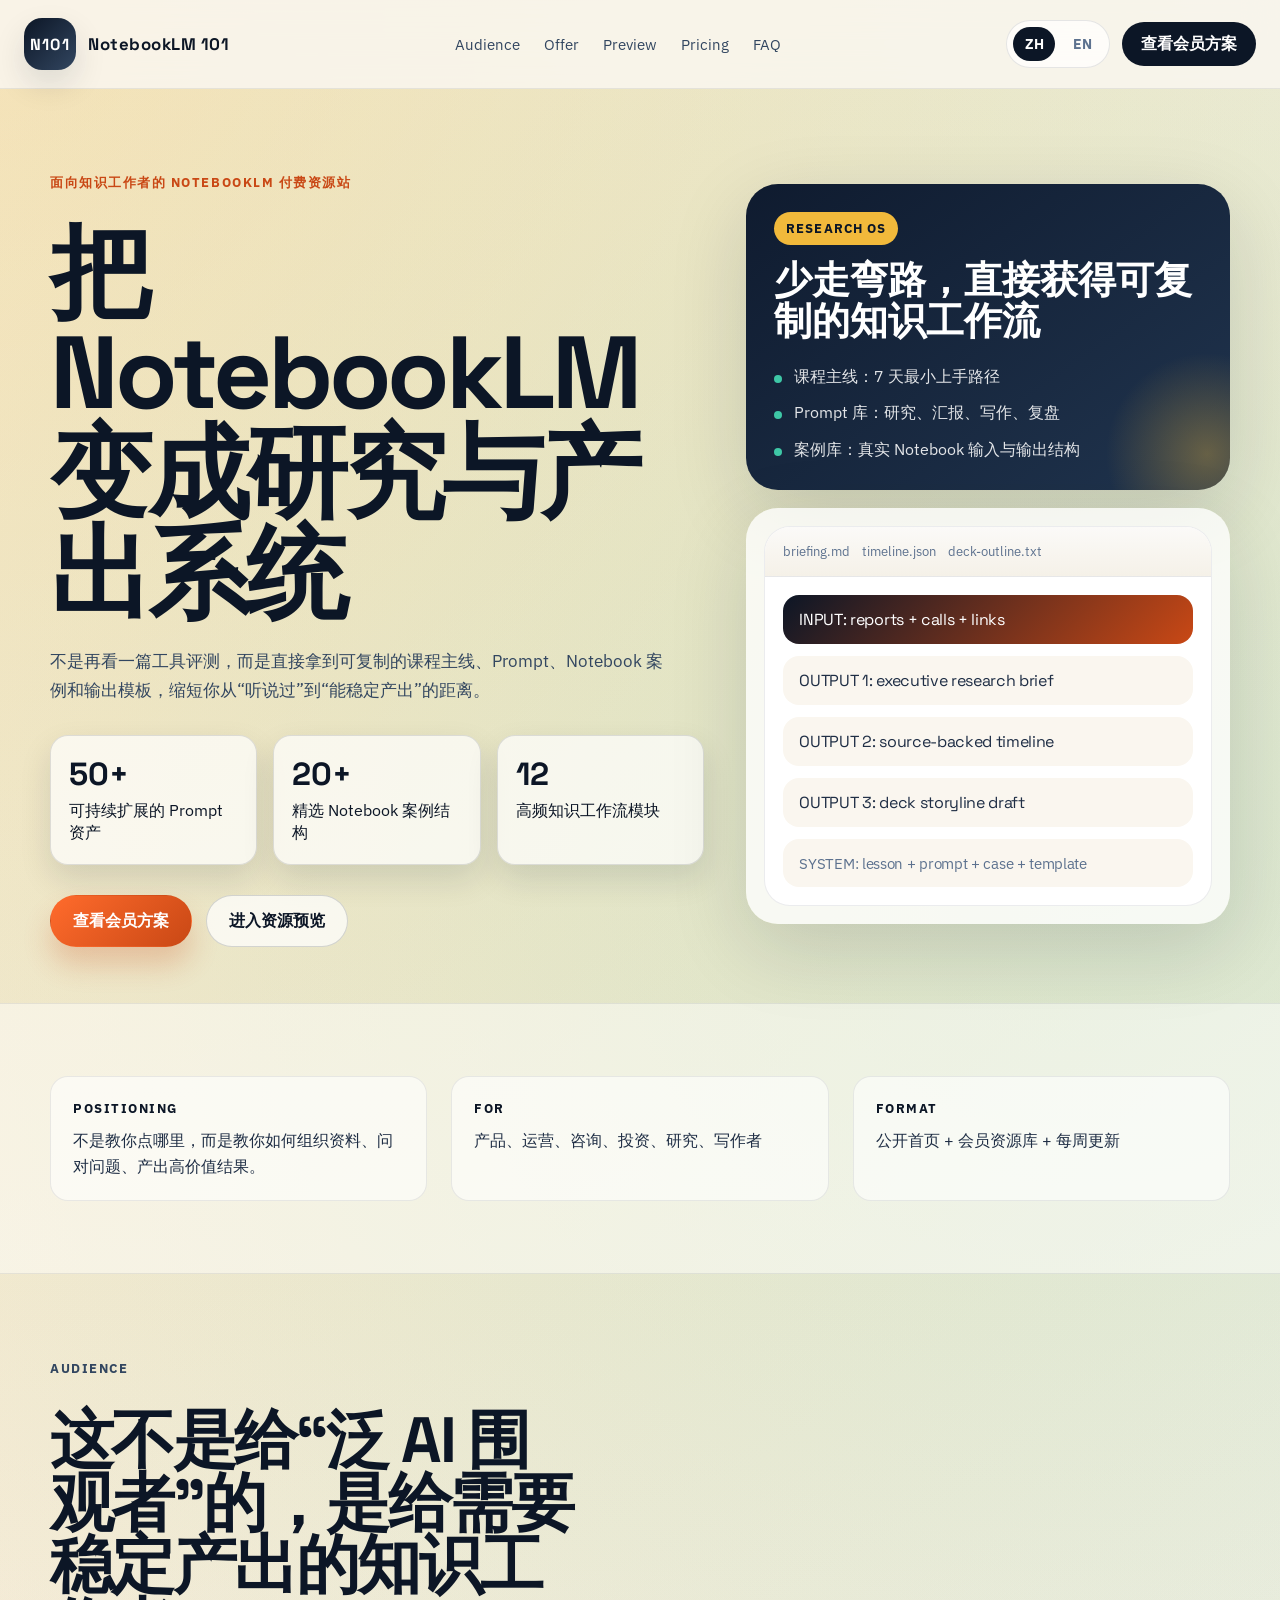
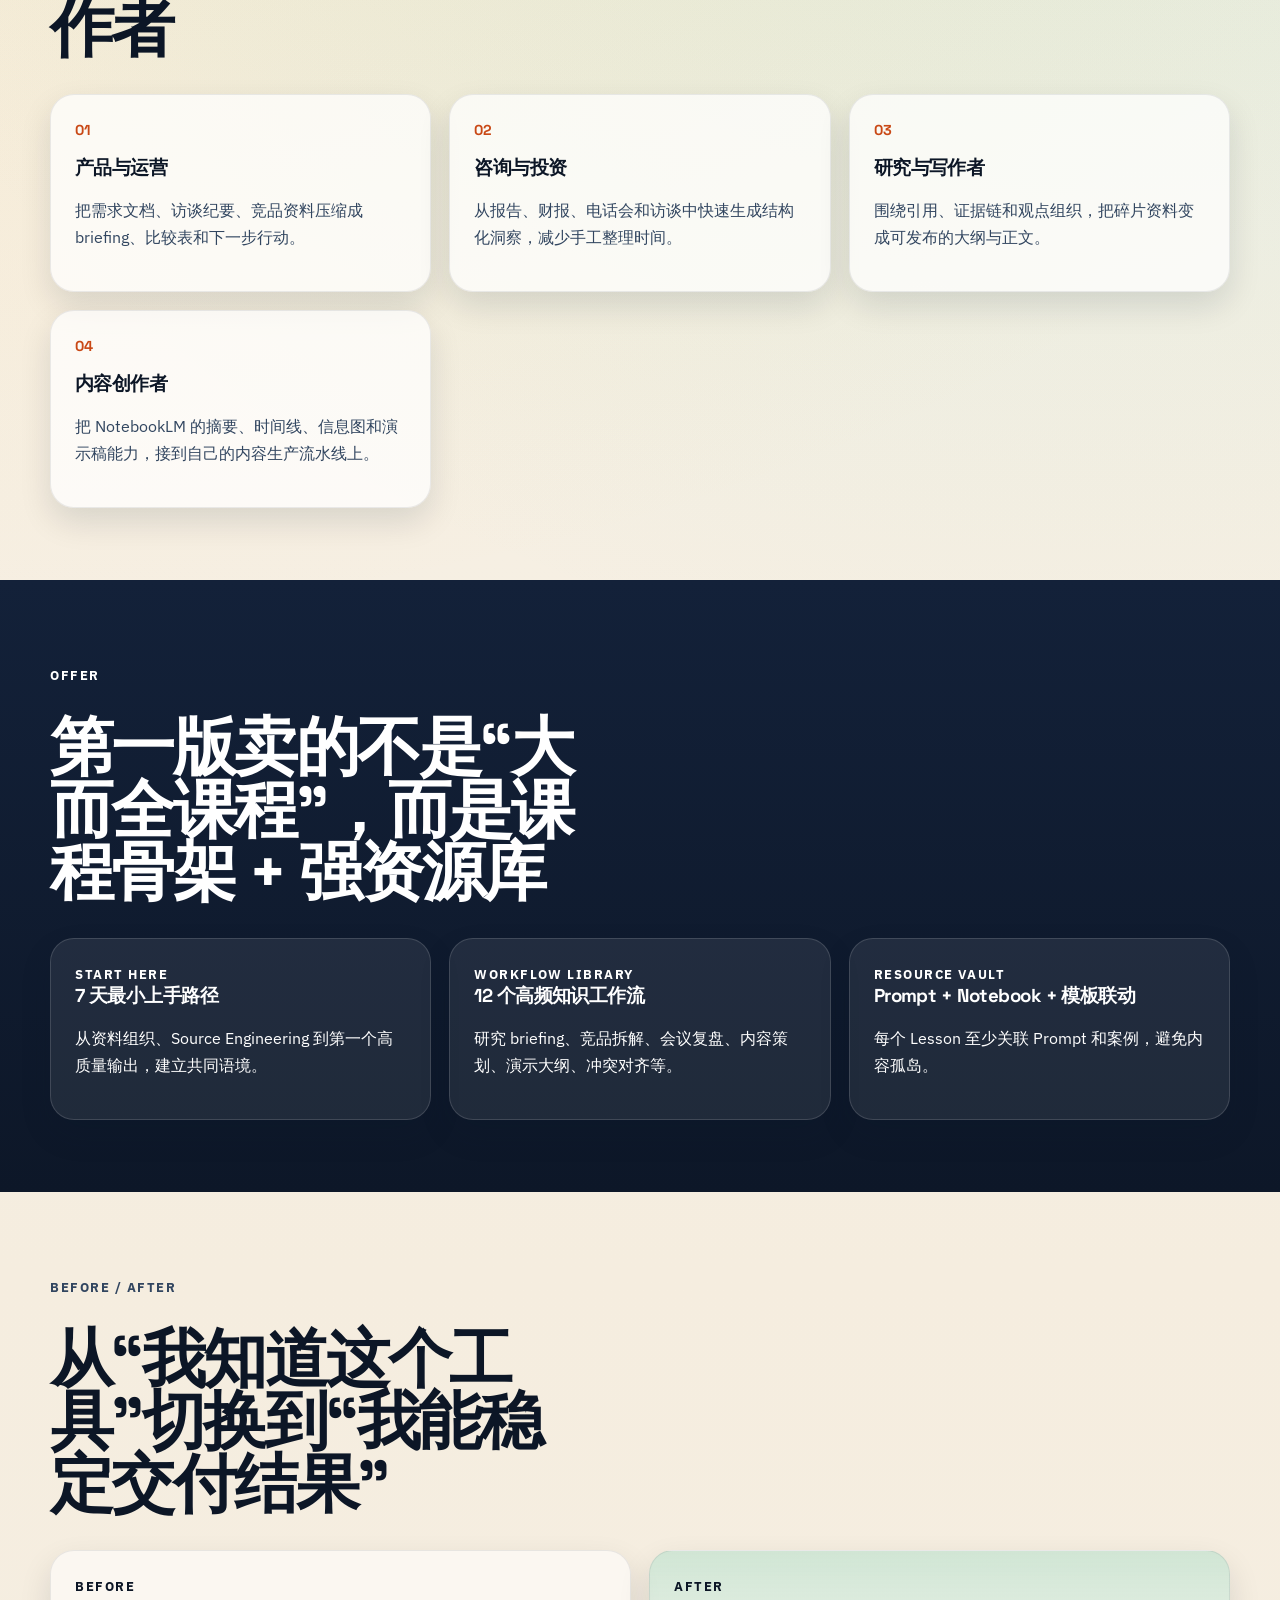
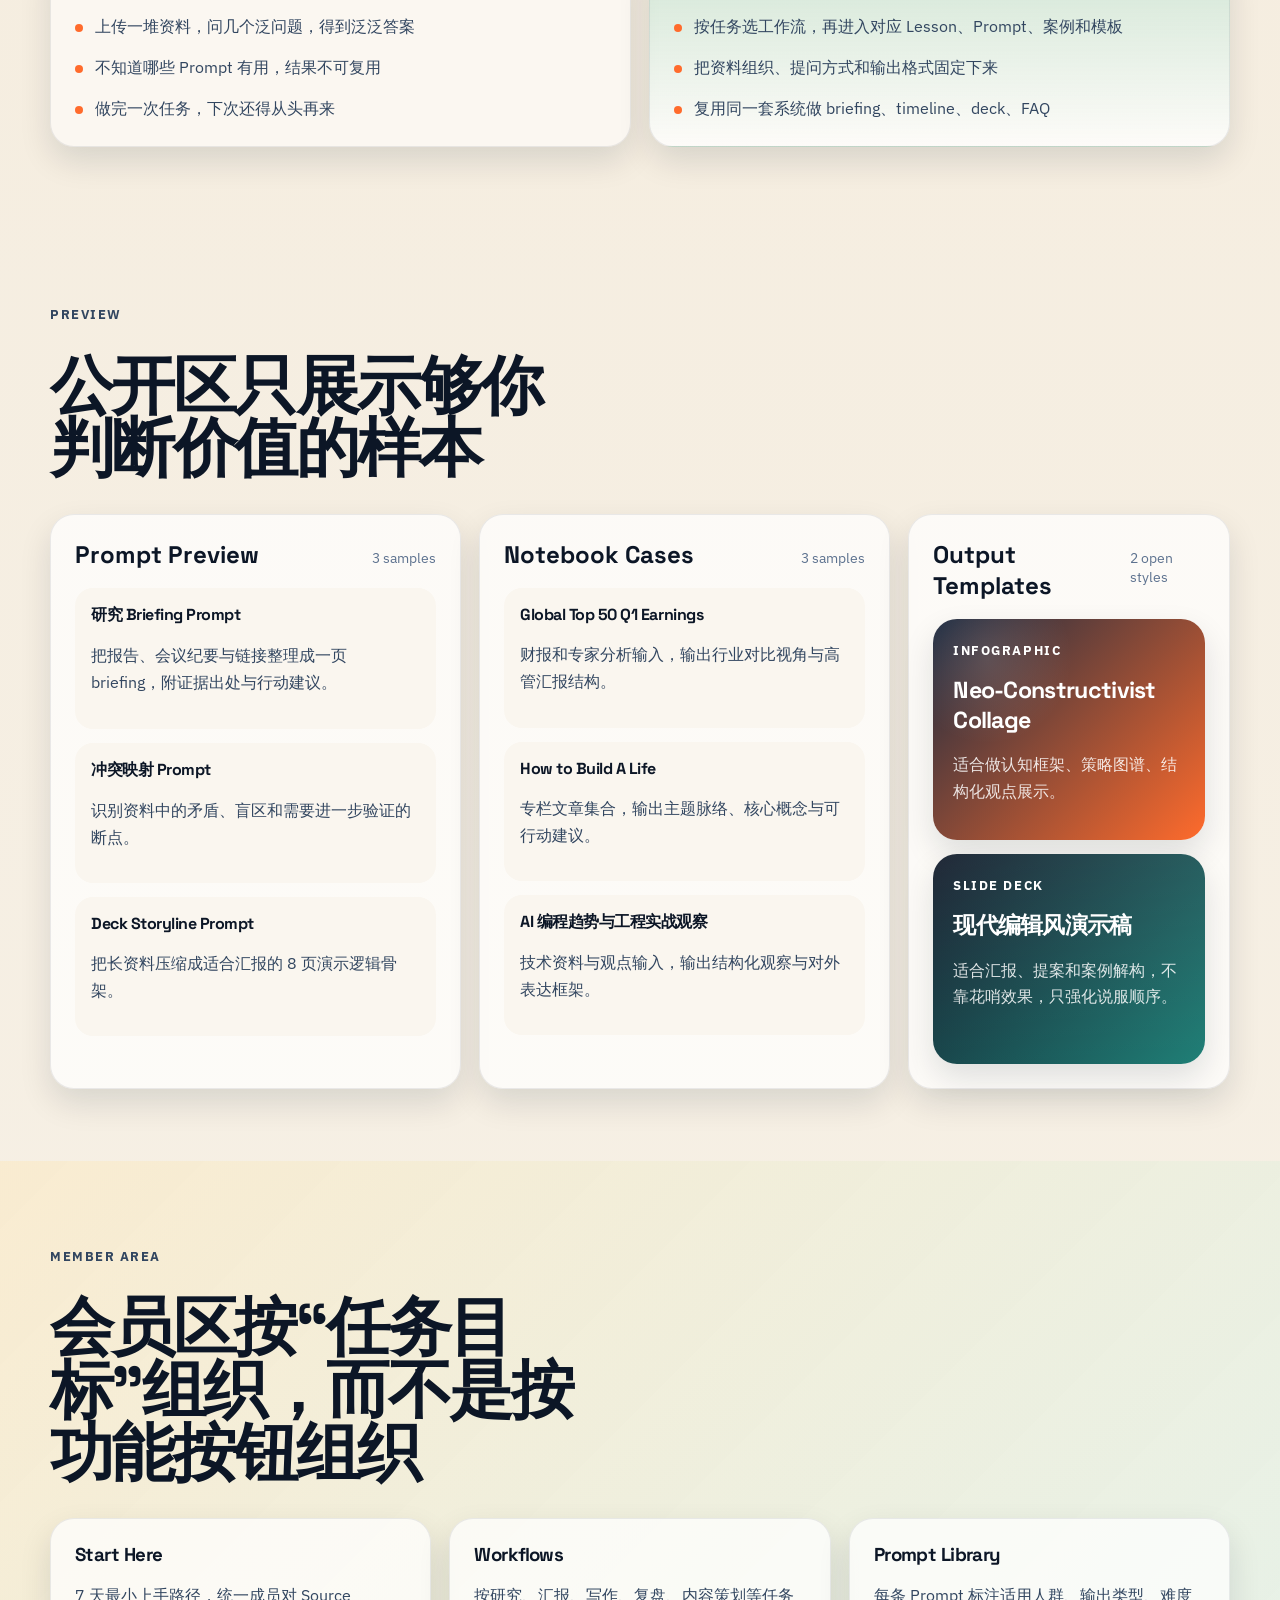
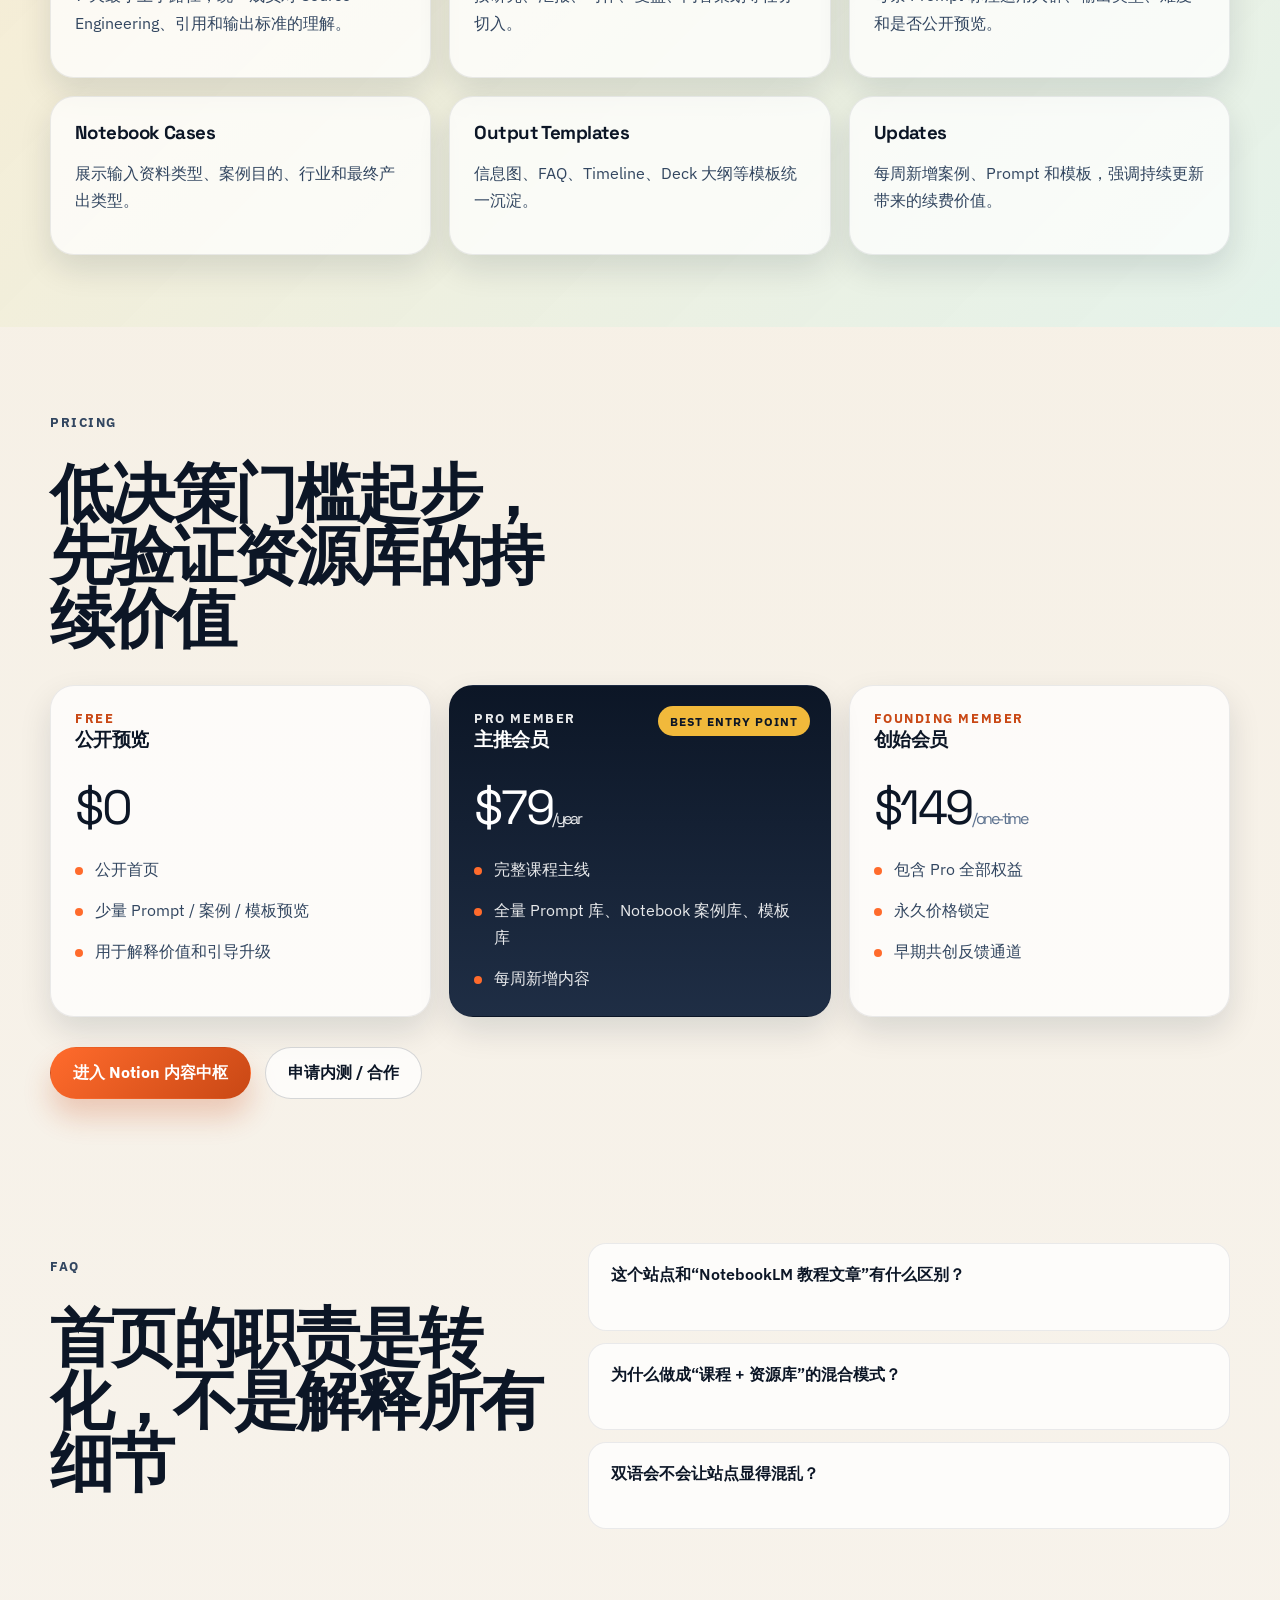
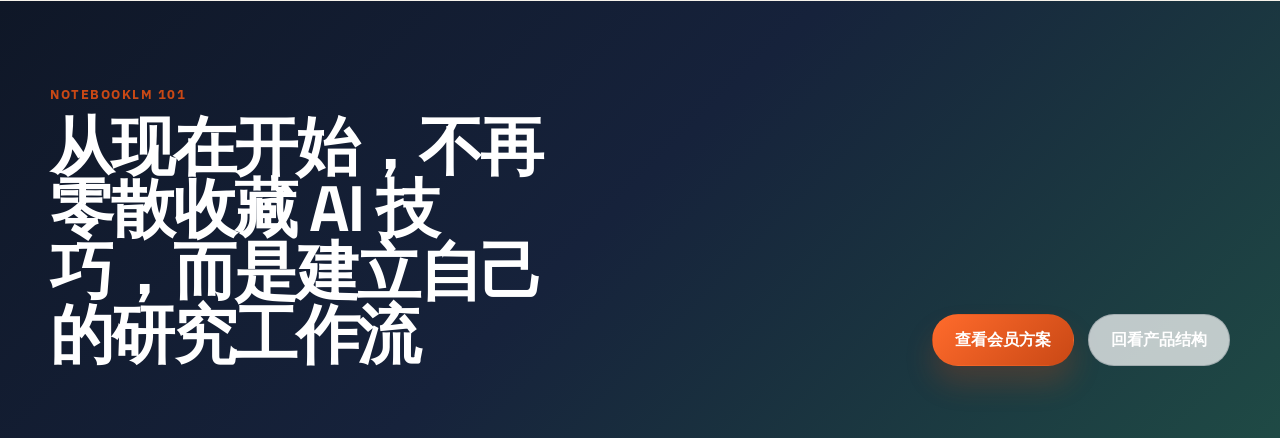
==== commit a2794677: "Rebuild landing page for paid membership launch" ====
--- a/index.html
+++ b/index.html
@@ -3,417 +3,690 @@
 <head>
     <meta charset="UTF-8">
     <meta name="viewport" content="width=device-width, initial-scale=1.0">
-    <meta name="description" content="NotebookLM101 - 全面了解 Google NotebookLM，AI 驱动的个人研究与笔记助理。支持 PDF、YouTube、录音等多种资料来源，自动生成 AI 播客、教学视频、摘要、思维导图等多模态输出。">
-    <meta name="keywords" content="NotebookLM,Google NotebookLM,AI笔记,AI助理,AI播客,Audio Overview,Video Overview,AI学习工具,文献综述,会议记录整理,学习复习,知识管理">
-    <meta name="author" content="NotebookLM101">
+    <meta name="description" content="NotebookLM 101 是一个面向知识工作者的中英双语付费资源站，聚合系统课程、Prompt 库、Notebook 案例与信息图模板，帮助用户把 NotebookLM 变成研究与产出系统。">
+    <meta name="keywords" content="NotebookLM,NotebookLM 101,AI research workflow,Prompt library,Notebook cases,Infographic templates,知识工作流,AI 研究系统">
+    <meta name="author" content="NotebookLM 101">
     <meta name="robots" content="index, follow">
-    <meta property="og:title" content="NotebookLM101 - AI 驱动的第二大脑，最接近第二大脑的免费 AI 工具">
-    <meta property="og:description" content="Google NotebookLM 全攻略：AI 驱动的个人研究与笔记助理，只基于你上传的资料回答，幻觉极少，引用可追溯。支持 Audio Overview AI 播客、Video Overview 教学视频。">
+    <meta property="og:title" content="NotebookLM 101 | 把 NotebookLM 变成研究与产出系统">
+    <meta property="og:description" content="课程主线、Prompt 库、Notebook 案例与输出模板，服务产品、运营、咨询、投资、研究与写作者。">
     <meta property="og:type" content="website">
-    <meta property="og:url" content="https://notebooklm.google.com">
+    <meta property="og:url" content="https://notebooklm101.com">
     <meta name="twitter:card" content="summary_large_image">
-    <meta name="twitter:title" content="NotebookLM101 - AI 驱动的第二大脑">
-    <meta name="twitter:description" content="Google 推出的 AI 笔记助理，支持 PDF、YouTube、录音等多种资料，自动生成 AI 播客和教学视频。">
-    <link rel="canonical" href="https://notebooklm.google.com">
-    <title>NotebookLM101 - Google NotebookLM 全攻略 | AI 驱动的第二大脑 | Audio Overview AI 播客 | Video Overview 教学视频</title>
+    <meta name="twitter:title" content="NotebookLM 101">
+    <meta name="twitter:description" content="Stop collecting AI tools. Start shipping reliable research workflows.">
+    <link rel="preconnect" href="https://fonts.googleapis.com">
+    <link rel="preconnect" href="https://fonts.gstatic.com" crossorigin>
+    <link href="https://fonts.googleapis.com/css2?family=IBM+Plex+Sans:wght@400;500;600;700&amp;family=Space+Grotesk:wght@500;700&amp;display=swap" rel="stylesheet">
     <link rel="stylesheet" href="css/style.css">
+    <title>NotebookLM 101 | 把 NotebookLM 变成研究与产出系统</title>
 </head>
-<body>
-    <!-- 阅读进度条 -->
+<body data-locale="zh">
     <div class="progress-bar" id="progressBar"></div>
 
-    <!-- 目录导航按钮（点击展开） -->
-    <button class="fab" id="fab" aria-label="打开目录">
-        <span class="fab-icon">☰</span>
-    </button>
-
-    <!-- 移动端导航抽屉 -->
-    <div class="mobile-drawer" id="mobileDrawer">
-        <div class="drawer-header">
-            <span>目录</span>
-            <button class="drawer-close" id="drawerClose">×</button>
+    <header class="topbar">
+        <a class="brand" href="#hero">
+            <span class="brand-mark">N101</span>
+            <span class="brand-text">NotebookLM 101</span>
+        </a>
+
+        <nav class="desktop-nav" aria-label="Primary navigation">
+            <a href="#audience">Audience</a>
+            <a href="#offer">Offer</a>
+            <a href="#preview">Preview</a>
+            <a href="#pricing">Pricing</a>
+            <a href="#faq">FAQ</a>
+        </nav>
+
+        <div class="topbar-actions">
+            <button class="lang-toggle" id="langToggle" type="button" aria-label="Switch language">
+                <span class="lang-chip is-active" data-set-lang="zh">ZH</span>
+                <span class="lang-chip" data-set-lang="en">EN</span>
+            </button>
+            <a class="topbar-cta" href="#pricing">
+                <span data-lang="zh">查看会员方案</span>
+                <span data-lang="en">See plans</span>
+            </a>
+            <button class="menu-button" id="menuButton" type="button" aria-label="Open menu">
+                <span></span>
+                <span></span>
+            </button>
         </div>
-        <nav class="drawer-nav" id="drawerNav"></nav>
-    </div>
-    <div class="drawer-overlay" id="drawerOverlay"></div>
+    </header>
+
+    <aside class="mobile-panel" id="mobilePanel" aria-hidden="true">
+        <div class="mobile-panel-head">
+            <strong>NotebookLM 101</strong>
+            <button class="mobile-close" id="mobileClose" type="button" aria-label="Close menu">×</button>
+        </div>
+        <nav class="mobile-nav">
+            <a href="#hero">Intro</a>
+            <a href="#audience">Audience</a>
+            <a href="#offer">Offer</a>
+            <a href="#preview">Preview</a>
+            <a href="#member-architecture">Member Area</a>
+            <a href="#pricing">Pricing</a>
+            <a href="#faq">FAQ</a>
+        </nav>
+    </aside>
+    <div class="mobile-overlay" id="mobileOverlay"></div>
 
     <main>
-        <!-- 1. Hero 区 -->
         <section class="hero" id="hero">
-            <div class="container">
-                <div class="hero-content">
-                    <h1 class="hero-title">NotebookLM101</h1>
-                    <p class="hero-subtitle">目前最接近第二大脑的免费 AI 工具</p>
-                    <p class="hero-desc">
-                        Google 推出的 AI 驱动个人研究与笔记助理，几乎只基于你自己上传的资料来回答，幻觉极少，引用可追溯。
-                        特别适合论文阅读、项目研究、会议记录整理、学习复习等场景。
+            <div class="container hero-layout">
+                <div class="hero-copy">
+                    <p class="eyebrow">
+                        <span data-lang="zh">面向知识工作者的 NotebookLM 付费资源站</span>
+                        <span data-lang="en">A paid NotebookLM resource system for knowledge workers</span>
                     </p>
-                    <div class="hero-cta">
-                        <a href="https://notebooklm.google.com" target="_blank" rel="noopener" class="btn btn-primary">前往试用 →</a>
-                        <a href="#quick-start" class="btn btn-secondary">快速入门</a>
+                    <h1>
+                        <span data-lang="zh">把 NotebookLM 变成研究与产出系统</span>
+                        <span data-lang="en">Turn NotebookLM into a research and output system</span>
+                    </h1>
+                    <p class="hero-lead">
+                        <span data-lang="zh">不是再看一篇工具评测，而是直接拿到可复制的课程主线、Prompt、Notebook 案例和输出模板，缩短你从“听说过”到“能稳定产出”的距离。</span>
+                        <span data-lang="en">This is not another feature explainer. It is a practical system of lessons, prompts, notebook cases, and output templates that help you ship reliable work with NotebookLM.</span>
+                    </p>
+
+                    <div class="hero-proof">
+                        <div class="proof-card">
+                            <strong>50+</strong>
+                            <span data-lang="zh">可持续扩展的 Prompt 资产</span>
+                            <span data-lang="en">Expandable prompt assets</span>
+                        </div>
+                        <div class="proof-card">
+                            <strong>20+</strong>
+                            <span data-lang="zh">精选 Notebook 案例结构</span>
+                            <span data-lang="en">Curated notebook cases</span>
+                        </div>
+                        <div class="proof-card">
+                            <strong>12</strong>
+                            <span data-lang="zh">高频知识工作流模块</span>
+                            <span data-lang="en">High-frequency workflows</span>
+                        </div>
                     </div>
-                </div>
-            </div>
-        </section>
-
-        <!-- 2. 快速入门 -->
-        <section class="quick-start" id="quick-start">
-            <div class="container">
-                <div class="quick-start-box">
-                    <span class="quick-start-icon">⚡</span>
-                    <h2 class="quick-start-title">30秒感受到震撼</h2>
-                    <p class="quick-start-text">
-                        随便找一份 20～60 页的 PDF（论文、报告、课程讲义都行）丢进去 → 点「Audio Overview」或「Video Overview」→ 听/看 8～15 分钟 → 基本就会被圈粉 😂
-                    </p>
-                </div>
-            </div>
-        </section>
-
-        <!-- 3. NotebookLM 是什么 -->
-        <section class="features" id="intro">
-            <div class="container">
-                <h2 class="section-title"><span class="emoji">💡</span> NotebookLM 是什么？</h2>
-                <div class="pop-box" style="padding: 2rem; margin-bottom: 2rem;">
-                    <p style="font-size: 1.125rem; line-height: 1.8;">
-                        <strong>NotebookLM</strong> 是 Google 推出的一款 AI 驱动的个人研究与笔记助理（2026年1月最新状态）。
-                        它跟 ChatGPT、Gemini、Claude 等通用大模型最大的区别在于：<strong>NotebookLM 几乎只基于你自己上传的资料来回答和生成内容</strong>，
-                        不会随便从互联网抓取信息，因此<strong>幻觉（乱编）极少</strong>，特别适合需要高度准确、引用可追溯的场景。
-                    </p>
-                </div>
-                <div class="pop-box" style="padding: 2rem;">
-                    <p style="font-size: 1.125rem; line-height: 1.8; text-align: center; font-family: var(--font-family-mono); font-weight: 600;">
-                        「一个专属于你的、只吃你自己资料的超级研究助理，把枯燥的长文/论文/会议记录/视频，快速变成好读的摘要、好听的播客、好看的教学视频，而且引用全部可追溯。」
-                    </p>
-                </div>
-            </div>
-        </section>
-
-        <!-- 4. 核心功能全景 -->
-        <section class="features" id="features">
-            <div class="container">
-                <h2 class="section-title"><span class="emoji">🚀</span> 核心功能全景（2026年1月最新）</h2>
-                <div class="features-grid">
-                    <div class="feature-card">
-                        <span class="feature-icon">📚</span>
-                        <h3 class="feature-title">丰富的资料来源</h3>
-                        <p class="feature-desc">支持 PDF、Word、TXT、Google 文档/简报、网页链接、YouTube 视频（自动解析字幕）、录音文件（mp3/wav 自动转录）、图片表格。单个来源上限约50万字。</p>
-                    </div>
-                    <div class="feature-card">
-                        <span class="feature-icon">🎙️</span>
-                        <h3 class="feature-title">AI 播客 (Audio Overview)</h3>
-                        <p class="feature-desc">把资料瞬间变成两个AI主持人聊天式的 podcast。对话极其自然有梗，支持互动模式（可随时打断提问），可自定义语气和长度。很多人说："这比自己读文档有趣太多了！"</p>
-                    </div>
-                    <div class="feature-card">
-                        <span class="feature-icon">🎬</span>
-                        <h3 class="feature-title">AI 视频 (Video Overview)</h3>
-                        <p class="feature-desc">2026年重磅升级：自动生成有旁白+幻灯片+图表+动画的教学视频。类似 narrated slides 的视觉化讲解，支持80+种语言，适合做报告和教学。</p>
-                    </div>
-                    <div class="feature-card">
-                        <span class="feature-icon">📊</span>
-                        <h3 class="feature-title">多模态输出</h3>
-                        <p class="feature-desc">详细摘要、学习指南、思维导图、FAQ 问答集、时间轴、优缺点对比表、报告大纲、闪卡+测验题、完整幻灯片生成等。</p>
-                    </div>
-                </div>
-                <div class="new-features">
-                    <span class="badge">🔥 2026 新功能</span>
-                    <p>互动式播客 • 完整幻灯片生成 • 深度研究模式 • 移动 App 离线听 Audio Overview</p>
-                </div>
-            </div>
-        </section>
-
-        <!-- 5. 适合谁用 -->
-        <section class="users" id="users">
-            <div class="container">
-                <h2 class="section-title"><span class="emoji">👥</span> 适合谁用？（6 类用户）</h2>
-                <div class="users-grid">
-                    <div class="user-card">
-                        <span class="user-icon">👨‍🎓</span>
-                        <h3 class="user-title">学生 & 考研/考证党</h3>
-                        <p class="user-desc">期末冲刺神器<br>听播客背书超爽<br>使用量最大的群体</p>
-                    </div>
-                    <div class="user-card">
-                        <span class="user-icon">🔬</span>
-                        <h3 class="user-title">研究生 & 研究者</h3>
-                        <p class="user-desc">文献综述利器<br>精准引用来源<br>极低幻觉+超长上下文</p>
-                    </div>
-                    <div class="user-card">
-                        <span class="user-icon">💼</span>
-                        <h3 class="user-title">职场人 & 知识工作者</h3>
-                        <p class="user-desc">汇报效率核武器<br>10小时→15分钟<br>咨询/产品/运营/战略</p>
-                    </div>
-                    <div class="user-card">
-                        <span class="user-icon">🎨</span>
-                        <h3 class="user-title">内容创作者 & 讲师</h3>
-                        <p class="user-desc">快速理解复杂领域<br>Video Overview 自动生成教学视频<br>自媒体必备</p>
-                    </div>
-                    <div class="user-card">
-                        <span class="user-icon">🌍</span>
-                        <h3 class="user-title">外语资料处理者</h3>
-                        <p class="user-desc">外文论文/合同/说明书<br>中文 podcast/摘要<br>理解速度提升几倍</p>
-                    </div>
-                    <div class="user-card">
-                        <span class="user-icon">🧠</span>
-                        <h3 class="user-title">进阶 & 隐私敏感用户</h3>
-                        <p class="user-desc">第二大脑构建者<br>律师/医生/工程师/创业者<br>资料不用于训练模型</p>
-                    </div>
-                </div>
-            </div>
-        </section>
-
-        <!-- 6. 谁不适合 -->
-        <section class="not-suitable" id="not-suitable">
-            <div class="container">
-                <h2 class="section-title"><span class="emoji">❌</span> 谁其实不太适合？</h2>
-                <div class="not-suitable-list">
-                    <div class="not-suitable-item">
-                        <span class="cross-icon">✕</span>
-                        <p>只想随便聊天、写小说、头脑风暴、需要实时联网最新资讯的人 → 更适合用 <strong>ChatGPT/Gemini/Claude/Perplexity</strong></p>
-                    </div>
-                    <div class="not-suitable-item">
-                        <span class="cross-icon">✕</span>
-                        <p>完全不碰「上传资料」这一步，只想用现成知识的人</p>
-                    </div>
-                    <div class="not-suitable-item">
-                        <span class="cross-icon">✕</span>
-                        <p>追求极致排版/专业设计输出的人（NotebookLM 生成的内容更偏「实用结构化」，美观度一般）</p>
-                    </div>
-                </div>
-            </div>
-        </section>
-
-        <!-- 7. 用户评价 -->
-        <section class="reviews" id="reviews">
-            <div class="container">
-                <h2 class="section-title"><span class="emoji">💬</span> 用户真实评价（2026年1月）</h2>
-
-                <div class="review-section positive">
-                    <h3 class="review-section-title"><span class="check-icon">✅</span> 最常被吹爆的点（正面评价 80-90%）</h3>
-                    <div class="review-list">
-                        <div class="review-item">
-                            <p><strong>Audio Overview AI 双人播客仍然是王牌</strong> - 几乎所有人第一次用都"震惊""上头""杀疯了"。对话自然到像真人，有笑点、吐槽、抢话、呼吸声，甚至情绪起伏。把枯燥论文/财报/书/会议记录瞬间变"可听有趣的节目"。中文播客质量被夸"98%像真人""太自然了"。</p>
-                        </div>
-                        <div class="review-item">
-                            <p><strong>极低幻觉 + 所有回答可追溯来源</strong> - "终于有一个AI不乱编了""引用直接跳原文高亮""汇报时底气十足"。这是它甩开 ChatGPT/Gemini/Claude 的最大优势，尤其适合论文、报告、法律/医疗/技术资料。</p>
-                        </div>
-                        <div class="review-item">
-                            <p><strong>多模态输出效率爆炸</strong> - 摘要→思维导图→FAQ→时间轴→优缺点表→Video Overview（带图表讲解视频）→DataTable（自动转表格）→演示文稿/PPT风格。用户常说："以前做PPT/报告要3天，现在半小时搞定，剩下时间摸鱼"。</p>
-                        </div>
-                        <div class="review-item">
-                            <p><strong>真正像"第二大脑"/个人知识助理</strong> - 适合深度学习、跨领域速成、文献综述、竞品分析、跨专业理解。很多人感慨："它不是帮你记笔记，是逼你思考""从信息搬运工升级成观点编辑"。</p>
-                        </div>
-                    </div>
-                </div>
-
-                <div class="review-section negative">
-                    <h3 class="review-section-title"><span class="warning-icon">⚠️</span> 常见的吐槽与不满</h3>
-                    <div class="review-list">
-                        <div class="review-item">
-                            <p><strong>聊天记录不持久</strong>：刷新/关页面就没了，很多人骂"笨拙""打断深度思考"</p>
-                        </div>
-                        <div class="review-item">
-                            <p><strong>中文播客质量不稳定</strong>："翻译腔"严重，主持人常说"这是个非常好的观点""我完全同意你的看法"，听起来像AI译制片。过于"和谐"/复读机，信息密度低。</p>
-                        </div>
-                        <div class="review-item">
-                            <p><strong>Pro版门槛</strong>：免费版每天限额（约50次聊天、3次Audio/Video生成），重度用户抓狂</p>
-                        </div>
-                        <div class="review-item">
-                            <p><strong>界面细节欠打磨</strong>：窗口大小、按钮位置、文件夹/标签管理等小功能待优化</p>
-                        </div>
-                    </div>
-                </div>
-
-                <div class="review-quotes">
-                    <div class="quote">"NotebookLM 让我三个月没手动做笔记了"</div>
-                    <div class="quote">"职场牛马效率核武器"</div>
-                    <div class="quote">"AI 学习工具天花板，没有之一"</div>
-                    <div class="quote">"改变了人类吸收知识的方式"</div>
-                    <div class="quote">"NotebookLM 是 2026 年最被低估的生产力核弹"</div>
-                </div>
-            </div>
-        </section>
-
-        <!-- 8. 常见问题 -->
-        <section class="faq" id="faq">
-            <div class="container">
-                <h2 class="section-title"><span class="emoji">❓</span> 常见问题 FAQ</h2>
-                <div class="faq-accordion">
-                    <div class="faq-item">
-                        <div class="faq-header">
-                            <span class="faq-icon">📊</span>
-                            <span class="faq-title">使用限制与配额问题</span>
-                            <span class="faq-arrow">▼</span>
-                        </div>
-                        <div class="faq-content">
-                            <p>免费版每天聊天查询限额约 50 次、Audio/Video Overview 生成次数每天约 3 次。一个笔记本最多 50 个来源，每个来源上限约 50 万字/200MB。超过限制需要删除旧源、开新笔记本，或升级 Pro/Plus 版。重度研究/拆书党常说："刚用上瘾就撞墙了，太抠门"。</p>
-                        </div>
-                    </div>
-                    <div class="faq-item">
-                        <div class="faq-header">
-                            <span class="faq-icon">🎙️</span>
-                            <span class="faq-title">中文播客质量如何？</span>
-                            <span class="faq-arrow">▼</span>
-                        </div>
-                        <div class="faq-content">
-                            <p>2026 年已大幅优化，98% 像真人，偶有"翻译腔"。但仍存在一些问题：主持人过于"和谐"/复读机，互相高帽、重复确认，信息密度低；复杂中文指令可能有提示词漂移；语体断层，口语开场后突然切教科书式书面语。英文播客自然爆表，中文还在持续优化中。</p>
-                        </div>
-                    </div>
-                    <div class="faq-item">
-                        <div class="faq-header">
-                            <span class="faq-icon">⚠️</span>
-                            <span class="faq-title">功能/体验小 bug 与细节问题</span>
-                            <span class="faq-arrow">▼</span>
-                        </div>
-                        <div class="faq-content">
-                            <p>• 聊天记录不持久：刷新/关页面就丢失<br>
-                            • 界面细节：窗口大小、按钮位置、复制时带多余编号、缺少文件夹/标签管理<br>
-                            • 生成不一致：同一资料不同时间问，答案质量天差地别（RAG检索上下文不稳）<br>
-                            • 上传失败原因：文件超200MB、PDF有拷贝保护、来源超字数、DRM保护Kindle书等</p>
-                        </div>
-                    </div>
-                    <div class="faq-item">
-                        <div class="faq-header">
-                            <span class="faq-icon">🔐</span>
-                            <span class="faq-title">隐私、安全与访问问题</span>
-                            <span class="faq-arrow">▼</span>
-                        </div>
-                        <div class="faq-content">
-                            <p>• <strong>隐私</strong>：资料不用于训练模型，Google 承诺不泄露。虽然这是 Google 的，但资料只用于你的 notebook，不像通用聊天会长期存档。<br>
-                            • <strong>年龄验证</strong>：必须18岁+年龄验证（未验证或工作/学校账户常被挡）<br>
-                            • <strong>网络访问</strong>：部分地区需科学上网，国内用户最常遇到<br>
-                            • <strong>企业账户</strong>：公司/学校账户需管理员开启额外服务</p>
-                        </div>
-                    </div>
-                    <div class="faq-item">
-                        <div class="faq-header">
-                            <span class="faq-icon">💡</span>
-                            <span class="faq-title">与 ChatGPT/Claude/Gemini 的区别</span>
-                            <span class="faq-arrow">▼</span>
-                        </div>
-                        <div class="faq-content">
-                            <p><strong>核心区别</strong>：NotebookLM 是"专吃你自己资料的超精准研究助理 + 多模态输出工厂"，它几乎不联网、不乱编、一切回答都强制可追溯来源。<br><br>
-                            <strong>想"随便聊、要最新资讯、写小说、脑暴"</strong> → 用 ChatGPT/Claude/Gemini/Perplexity<br>
-                            <strong>想"啃大块复杂自家资料、追求零幻觉 + 可追溯 + 神奇多模态输出（播客/视频/幻灯片）"</strong> → NotebookLM 目前无敌<br><br>
-                            <strong>2026 年最强组合（社区共识）</strong>：NotebookLM（消化+生成） + Obsidian/Notion（长期存储+自定义） + Gemini/ChatGPT（创意/联网补充）</p>
-                        </div>
-                    </div>
-                </div>
-            </div>
-        </section>
-
-        <!-- 9. 竞品对比 -->
-        <section class="compare" id="compare">
-            <div class="container">
-                <h2 class="section-title"><span class="emoji">🆚</span> NotebookLM vs 其他工具</h2>
-
-                <h3 style="text-align: center; font-family: var(--font-family-heading); font-size: 1.75rem; margin: 2rem 0; text-transform: uppercase;">vs 通用大模型 AI</h3>
-                <div class="compare-grid">
-                    <div class="compare-card">
-                        <h4 class="compare-title">NotebookLM 优势</h4>
-                        <div class="compare-list">
-                            <div class="compare-item positive">✅ 知识来源：只用你上传的资料，强制 grounding</div>
-                            <div class="compare-item positive">✅ 幻觉率：极低（几乎为0），所有回答可点击跳原文</div>
-                            <div class="compare-item positive">✅ 隐私：资料不用于训练，承诺不泄露</div>
-                            <div class="compare-item positive">✅ 独特输出：Audio Overview、Video Overview、Slide Deck、Data Table</div>
-                            <div class="compare-item positive">✅ 免费度：个人版完全免费（限额），Pro 很便宜</div>
-                        </div>
-                    </div>
-                    <div class="compare-card">
-                        <h4 class="compare-title">ChatGPT/Claude/Gemini 优势</h4>
-                        <div class="compare-list">
-                            <div class="compare-item positive">✅ 实时联网/最新资讯（Perplexity 最强）</div>
-                            <div class="compare-item positive">✅ 创意写作、代码生成、头脑风暴更强</div>
-                            <div class="compare-item positive">✅ 对话体验更自然、更智能</div>
-                            <div class="compare-item positive">✅ 通用场景更广</div>
-                        </div>
-                        <p class="compare-summary" style="margin-top: 1rem;">两者互补使用最强！</p>
-                    </div>
-                </div>
-
-                <h3 style="text-align: center; font-family: var(--font-family-heading); font-size: 1.75rem; margin: 3rem 0 2rem; text-transform: uppercase;">vs 传统笔记工具</h3>
-                <div class="compare-grid">
-                    <div class="compare-card">
-                        <h4 class="compare-title">NotebookLM 定位</h4>
-                        <div class="compare-list">
-                            <div class="compare-item positive">✅ AI 研究 + 自动消化 + 多模态生成</div>
-                            <div class="compare-item positive">✅ AI 能力：内置顶级 Gemini，自动摘要/播客/视频/表格</div>
-                            <div class="compare-item positive">✅ 资料处理：自动分析多源、跨文档关联、提问即答</div>
-                            <div class="compare-item positive">✅ 输出形式：播客、教学视频、infographic、slide deck</div>
-                        </div>
-                        <p class="compare-summary">资料消化前置加速器</p>
-                    </div>
-                    <div class="compare-card">
-                        <h4 class="compare-title">Notion/Obsidian/Evernote</h4>
-                        <div class="compare-list">
-                            <div class="compare-item positive">✅ 手动/半自动笔记 + 数据库 + 双向链接 + 知识图谱</div>
-                            <div class="compare-item positive">✅ 编辑/长期管理：极强（无限自定义、版本历史、本地存储）</div>
-                            <div class="compare-item positive">✅ 隐私/离线：Obsidian/Evernote 可本地/离线</div>
-                            <div class="compare-item positive">✅ 最佳场景：构建个人知识库、长期写作/项目管理</div>
-                        </div>
-                        <p class="compare-summary">长期存储 + 自定义</p>
-                    </div>
-                </div>
-            </div>
-        </section>
-
-        <!-- 10. 使用门槛 -->
-        <section class="get-started" id="get-started">
-            <div class="container">
-                <h2 class="section-title"><span class="emoji">🚀</span> 立即开始使用</h2>
-                <div class="get-started-box">
-                    <div class="get-started-info">
-                        <div class="info-item">
-                            <span class="info-icon">🔑</span>
-                            <div>
-                                <strong>使用门槛</strong>
-                                <p>只要有 Google 账号就能免费使用（个人免费版功能已经非常强大）</p>
-                            </div>
-                        </div>
-                        <div class="info-item">
-                            <span class="info-icon">🔗</span>
-                            <div>
-                                <strong>官网直达</strong>
-                                <p>notebooklm.google.com - 点击下方按钮立即体验</p>
-                            </div>
-                        </div>
-                        <div class="info-item">
-                            <span class="info-icon">⚡</span>
-                            <div>
-                                <strong>最推荐的入门玩法</strong>
-                                <p>随便找一份 20～60 页的 PDF（论文、报告、课程讲义都行）丢进去 → 点「Audio Overview」或「Video Overview」→ 听/看 8～15 分钟 → 基本就会被圈粉</p>
-                            </div>
-                        </div>
-                    </div>
-                    <div class="get-started-cta">
-                        <a href="https://notebooklm.google.com" target="_blank" rel="noopener" class="btn btn-large btn-yellow">
-                            前往 Google 官网试用 →
+
+                    <div class="hero-actions">
+                        <a class="button button-primary" href="#pricing">
+                            <span data-lang="zh">查看会员方案</span>
+                            <span data-lang="en">View membership</span>
+                        </a>
+                        <a class="button button-secondary" href="#preview">
+                            <span data-lang="zh">进入资源预览</span>
+                            <span data-lang="en">Explore preview</span>
                         </a>
                     </div>
                 </div>
-            </div>
-        </section>
-
-        <!-- 11. 底部 CTA -->
-        <section class="final-cta" id="final-cta">
+
+                <div class="hero-board">
+                    <div class="board board-primary">
+                        <div class="board-label">Research OS</div>
+                        <h2>
+                            <span data-lang="zh">少走弯路，直接获得可复制的知识工作流</span>
+                            <span data-lang="en">Stop guessing. Start with reusable workflows.</span>
+                        </h2>
+                        <ul>
+                            <li>
+                                <span data-lang="zh">课程主线：7 天最小上手路径</span>
+                                <span data-lang="en">Curriculum: 7-day start path</span>
+                            </li>
+                            <li>
+                                <span data-lang="zh">Prompt 库：研究、汇报、写作、复盘</span>
+                                <span data-lang="en">Prompt library: research, briefs, writing, reviews</span>
+                            </li>
+                            <li>
+                                <span data-lang="zh">案例库：真实 Notebook 输入与输出结构</span>
+                                <span data-lang="en">Case library: input-to-output notebook structures</span>
+                            </li>
+                        </ul>
+                    </div>
+
+                    <div class="board board-secondary">
+                        <div class="result-window">
+                            <div class="window-head">
+                                <span>briefing.md</span>
+                                <span>timeline.json</span>
+                                <span>deck-outline.txt</span>
+                            </div>
+                            <div class="window-body">
+                                <div class="result-line accent">INPUT: reports + calls + links</div>
+                                <div class="result-line">OUTPUT 1: executive research brief</div>
+                                <div class="result-line">OUTPUT 2: source-backed timeline</div>
+                                <div class="result-line">OUTPUT 3: deck storyline draft</div>
+                                <div class="result-line muted">SYSTEM: lesson + prompt + case + template</div>
+                            </div>
+                        </div>
+                    </div>
+                </div>
+            </div>
+        </section>
+
+        <section class="signal-strip" aria-label="Brand promise">
+            <div class="container signal-grid">
+                <div>
+                    <span class="signal-kicker">Positioning</span>
+                    <p>
+                        <span data-lang="zh">不是教你点哪里，而是教你如何组织资料、问对问题、产出高价值结果。</span>
+                        <span data-lang="en">Not where to click. How to structure sources, ask better questions, and produce high-value outputs.</span>
+                    </p>
+                </div>
+                <div>
+                    <span class="signal-kicker">For</span>
+                    <p>
+                        <span data-lang="zh">产品、运营、咨询、投资、研究、写作者</span>
+                        <span data-lang="en">Product, ops, consulting, investing, research, and writing</span>
+                    </p>
+                </div>
+                <div>
+                    <span class="signal-kicker">Format</span>
+                    <p>
+                        <span data-lang="zh">公开首页 + 会员资源库 + 每周更新</span>
+                        <span data-lang="en">Public landing page + member vault + weekly updates</span>
+                    </p>
+                </div>
+            </div>
+        </section>
+
+        <section class="section" id="audience">
             <div class="container">
-                <div class="final-cta-content">
-                    <h2 class="final-cta-title">准备好体验第二大脑了吗？</h2>
-                    <p class="final-cta-desc">上传你的第一份资料，开始 AI 驱动的知识之旅</p>
-                    <a href="https://notebooklm.google.com" target="_blank" rel="noopener" class="btn btn-large btn-primary">
-                        立即免费试用 →
+                <div class="section-header">
+                    <p class="eyebrow">Audience</p>
+                    <h2>
+                        <span data-lang="zh">这不是给“泛 AI 围观者”的，是给需要稳定产出的知识工作者</span>
+                        <span data-lang="en">Built for people who need reliable outputs, not casual AI tourists</span>
+                    </h2>
+                </div>
+
+                <div class="audience-grid">
+                    <article class="audience-card">
+                        <span class="audience-index">01</span>
+                        <h3>
+                            <span data-lang="zh">产品与运营</span>
+                            <span data-lang="en">Product and Ops</span>
+                        </h3>
+                        <p>
+                            <span data-lang="zh">把需求文档、访谈纪要、竞品资料压缩成 briefing、比较表和下一步行动。</span>
+                            <span data-lang="en">Compress specs, interviews, and competitor material into briefs, comparison tables, and next actions.</span>
+                        </p>
+                    </article>
+                    <article class="audience-card">
+                        <span class="audience-index">02</span>
+                        <h3>
+                            <span data-lang="zh">咨询与投资</span>
+                            <span data-lang="en">Consulting and Investing</span>
+                        </h3>
+                        <p>
+                            <span data-lang="zh">从报告、财报、电话会和访谈中快速生成结构化洞察，减少手工整理时间。</span>
+                            <span data-lang="en">Pull structured insights from reports, earnings, calls, and interviews with less manual synthesis.</span>
+                        </p>
+                    </article>
+                    <article class="audience-card">
+                        <span class="audience-index">03</span>
+                        <h3>
+                            <span data-lang="zh">研究与写作者</span>
+                            <span data-lang="en">Researchers and Writers</span>
+                        </h3>
+                        <p>
+                            <span data-lang="zh">围绕引用、证据链和观点组织，把碎片资料变成可发布的大纲与正文。</span>
+                            <span data-lang="en">Organize citations, evidence chains, and arguments into publishable outlines and drafts.</span>
+                        </p>
+                    </article>
+                    <article class="audience-card">
+                        <span class="audience-index">04</span>
+                        <h3>
+                            <span data-lang="zh">内容创作者</span>
+                            <span data-lang="en">Content creators</span>
+                        </h3>
+                        <p>
+                            <span data-lang="zh">把 NotebookLM 的摘要、时间线、信息图和演示稿能力，接到自己的内容生产流水线上。</span>
+                            <span data-lang="en">Connect summaries, timelines, infographics, and deck outputs into a repeatable content pipeline.</span>
+                        </p>
+                    </article>
+                </div>
+            </div>
+        </section>
+
+        <section class="section surface-dark" id="offer">
+            <div class="container">
+                <div class="section-header">
+                    <p class="eyebrow">Offer</p>
+                    <h2>
+                        <span data-lang="zh">第一版卖的不是“大而全课程”，而是课程骨架 + 强资源库</span>
+                        <span data-lang="en">Version one sells a structured system, not a bloated course</span>
+                    </h2>
+                </div>
+
+                <div class="offer-grid">
+                    <article class="offer-card">
+                        <span class="offer-tag">Start Here</span>
+                        <h3>
+                            <span data-lang="zh">7 天最小上手路径</span>
+                            <span data-lang="en">7-day minimum viable onboarding</span>
+                        </h3>
+                        <p>
+                            <span data-lang="zh">从资料组织、Source Engineering 到第一个高质量输出，建立共同语境。</span>
+                            <span data-lang="en">Move from source organization and source engineering to your first high-quality output.</span>
+                        </p>
+                    </article>
+                    <article class="offer-card">
+                        <span class="offer-tag">Workflow Library</span>
+                        <h3>
+                            <span data-lang="zh">12 个高频知识工作流</span>
+                            <span data-lang="en">12 high-frequency workflows</span>
+                        </h3>
+                        <p>
+                            <span data-lang="zh">研究 briefing、竞品拆解、会议复盘、内容策划、演示大纲、冲突对齐等。</span>
+                            <span data-lang="en">Research briefs, competitor teardowns, meeting reviews, content planning, deck outlines, conflict mapping.</span>
+                        </p>
+                    </article>
+                    <article class="offer-card">
+                        <span class="offer-tag">Resource Vault</span>
+                        <h3>
+                            <span data-lang="zh">Prompt + Notebook + 模板联动</span>
+                            <span data-lang="en">Prompts, notebooks, and templates linked together</span>
+                        </h3>
+                        <p>
+                            <span data-lang="zh">每个 Lesson 至少关联 Prompt 和案例，避免内容孤岛。</span>
+                            <span data-lang="en">Every lesson connects to prompts and cases so members do not navigate isolated content.</span>
+                        </p>
+                    </article>
+                </div>
+            </div>
+        </section>
+
+        <section class="section" id="before-after">
+            <div class="container">
+                <div class="section-header">
+                    <p class="eyebrow">Before / After</p>
+                    <h2>
+                        <span data-lang="zh">从“我知道这个工具”切换到“我能稳定交付结果”</span>
+                        <span data-lang="en">From knowing the tool to consistently shipping results</span>
+                    </h2>
+                </div>
+
+                <div class="comparison-grid">
+                    <article class="comparison-card comparison-card-before">
+                        <span class="comparison-label">
+                            <span data-lang="zh">Before</span>
+                            <span data-lang="en">Before</span>
+                        </span>
+                        <ul>
+                            <li>
+                                <span data-lang="zh">上传一堆资料，问几个泛问题，得到泛泛答案</span>
+                                <span data-lang="en">Upload scattered files, ask generic questions, get generic answers</span>
+                            </li>
+                            <li>
+                                <span data-lang="zh">不知道哪些 Prompt 有用，结果不可复用</span>
+                                <span data-lang="en">No reusable prompt structure, no reliable reuse</span>
+                            </li>
+                            <li>
+                                <span data-lang="zh">做完一次任务，下次还得从头再来</span>
+                                <span data-lang="en">Every new task starts from scratch</span>
+                            </li>
+                        </ul>
+                    </article>
+
+                    <article class="comparison-card comparison-card-after">
+                        <span class="comparison-label">
+                            <span data-lang="zh">After</span>
+                            <span data-lang="en">After</span>
+                        </span>
+                        <ul>
+                            <li>
+                                <span data-lang="zh">按任务选工作流，再进入对应 Lesson、Prompt、案例和模板</span>
+                                <span data-lang="en">Pick a workflow by task, then jump into lessons, prompts, cases, and templates</span>
+                            </li>
+                            <li>
+                                <span data-lang="zh">把资料组织、提问方式和输出格式固定下来</span>
+                                <span data-lang="en">Standardize source setup, questioning, and output formats</span>
+                            </li>
+                            <li>
+                                <span data-lang="zh">复用同一套系统做 briefing、timeline、deck、FAQ</span>
+                                <span data-lang="en">Reuse one system to produce briefs, timelines, decks, and FAQs</span>
+                            </li>
+                        </ul>
+                    </article>
+                </div>
+            </div>
+        </section>
+
+        <section class="section" id="preview">
+            <div class="container">
+                <div class="section-header">
+                    <p class="eyebrow">Preview</p>
+                    <h2>
+                        <span data-lang="zh">公开区只展示够你判断价值的样本</span>
+                        <span data-lang="en">The public layer shows enough proof to justify the membership</span>
+                    </h2>
+                </div>
+
+                <div class="preview-columns">
+                    <div class="preview-block">
+                        <div class="preview-head">
+                            <h3>Prompt Preview</h3>
+                            <span>3 samples</span>
+                        </div>
+                        <div class="preview-list">
+                            <article class="preview-item">
+                                <h4>
+                                    <span data-lang="zh">研究 Briefing Prompt</span>
+                                    <span data-lang="en">Research briefing prompt</span>
+                                </h4>
+                                <p>
+                                    <span data-lang="zh">把报告、会议纪要与链接整理成一页 briefing，附证据出处与行动建议。</span>
+                                    <span data-lang="en">Turn reports, calls, and links into a one-page brief with evidence references and actions.</span>
+                                </p>
+                            </article>
+                            <article class="preview-item">
+                                <h4>
+                                    <span data-lang="zh">冲突映射 Prompt</span>
+                                    <span data-lang="en">Conflict mapping prompt</span>
+                                </h4>
+                                <p>
+                                    <span data-lang="zh">识别资料中的矛盾、盲区和需要进一步验证的断点。</span>
+                                    <span data-lang="en">Map contradictions, blind spots, and claims that need further verification.</span>
+                                </p>
+                            </article>
+                            <article class="preview-item">
+                                <h4>
+                                    <span data-lang="zh">Deck Storyline Prompt</span>
+                                    <span data-lang="en">Deck storyline prompt</span>
+                                </h4>
+                                <p>
+                                    <span data-lang="zh">把长资料压缩成适合汇报的 8 页演示逻辑骨架。</span>
+                                    <span data-lang="en">Compress long research material into an 8-slide presentation storyline.</span>
+                                </p>
+                            </article>
+                        </div>
+                    </div>
+
+                    <div class="preview-block">
+                        <div class="preview-head">
+                            <h3>Notebook Cases</h3>
+                            <span>3 samples</span>
+                        </div>
+                        <div class="preview-list">
+                            <article class="preview-item">
+                                <h4>Global Top 50 Q1 Earnings</h4>
+                                <p>
+                                    <span data-lang="zh">财报和专家分析输入，输出行业对比视角与高管汇报结构。</span>
+                                    <span data-lang="en">Earnings reports plus analyst material transformed into executive-level comparison outputs.</span>
+                                </p>
+                            </article>
+                            <article class="preview-item">
+                                <h4>How to Build A Life</h4>
+                                <p>
+                                    <span data-lang="zh">专栏文章集合，输出主题脉络、核心概念与可行动建议。</span>
+                                    <span data-lang="en">Column archives reorganized into themes, concepts, and practical next steps.</span>
+                                </p>
+                            </article>
+                            <article class="preview-item">
+                                <h4>AI 编程趋势与工程实战观察</h4>
+                                <p>
+                                    <span data-lang="zh">技术资料与观点输入，输出结构化观察与对外表达框架。</span>
+                                    <span data-lang="en">Technical sources and commentary shaped into structured observations and communication angles.</span>
+                                </p>
+                            </article>
+                        </div>
+                    </div>
+
+                    <div class="preview-block">
+                        <div class="preview-head">
+                            <h3>Output Templates</h3>
+                            <span>2 open styles</span>
+                        </div>
+                        <div class="template-showcase">
+                            <div class="template-card template-card-signal">
+                                <span class="template-badge">Infographic</span>
+                                <strong>
+                                    <span data-lang="zh">Neo-Constructivist Collage</span>
+                                    <span data-lang="en">Neo-Constructivist Collage</span>
+                                </strong>
+                                <p>
+                                    <span data-lang="zh">适合做认知框架、策略图谱、结构化观点展示。</span>
+                                    <span data-lang="en">Good for frameworks, strategy maps, and structured visual arguments.</span>
+                                </p>
+                            </div>
+                            <div class="template-card template-card-grid">
+                                <span class="template-badge">Slide Deck</span>
+                                <strong>
+                                    <span data-lang="zh">现代编辑风演示稿</span>
+                                    <span data-lang="en">Modern editorial slide system</span>
+                                </strong>
+                                <p>
+                                    <span data-lang="zh">适合汇报、提案和案例解构，不靠花哨效果，只强化说服顺序。</span>
+                                    <span data-lang="en">A persuasive, low-noise structure for proposals, reports, and case explanations.</span>
+                                </p>
+                            </div>
+                        </div>
+                    </div>
+                </div>
+            </div>
+        </section>
+
+        <section class="section surface-contrast" id="member-architecture">
+            <div class="container">
+                <div class="section-header">
+                    <p class="eyebrow">Member Area</p>
+                    <h2>
+                        <span data-lang="zh">会员区按“任务目标”组织，而不是按功能按钮组织</span>
+                        <span data-lang="en">The member area is organized by jobs-to-be-done, not feature buttons</span>
+                    </h2>
+                </div>
+
+                <div class="member-grid">
+                    <article class="member-card">
+                        <h3>Start Here</h3>
+                        <p>
+                            <span data-lang="zh">7 天最小上手路径，统一成员对 Source Engineering、引用和输出标准的理解。</span>
+                            <span data-lang="en">A 7-day onboarding path that aligns members on source engineering, citations, and output quality.</span>
+                        </p>
+                    </article>
+                    <article class="member-card">
+                        <h3>Workflows</h3>
+                        <p>
+                            <span data-lang="zh">按研究、汇报、写作、复盘、内容策划等任务切入。</span>
+                            <span data-lang="en">Entry points by research, reporting, writing, reviews, and content planning.</span>
+                        </p>
+                    </article>
+                    <article class="member-card">
+                        <h3>Prompt Library</h3>
+                        <p>
+                            <span data-lang="zh">每条 Prompt 标注适用人群、输出类型、难度和是否公开预览。</span>
+                            <span data-lang="en">Each prompt is labeled by audience, output type, difficulty, and preview status.</span>
+                        </p>
+                    </article>
+                    <article class="member-card">
+                        <h3>Notebook Cases</h3>
+                        <p>
+                            <span data-lang="zh">展示输入资料类型、案例目的、行业和最终产出类型。</span>
+                            <span data-lang="en">Cases reveal source types, goals, industries, and final output categories.</span>
+                        </p>
+                    </article>
+                    <article class="member-card">
+                        <h3>Output Templates</h3>
+                        <p>
+                            <span data-lang="zh">信息图、FAQ、Timeline、Deck 大纲等模板统一沉淀。</span>
+                            <span data-lang="en">Templates for infographics, FAQs, timelines, and deck outlines live in one system.</span>
+                        </p>
+                    </article>
+                    <article class="member-card">
+                        <h3>Updates</h3>
+                        <p>
+                            <span data-lang="zh">每周新增案例、Prompt 和模板，强调持续更新带来的续费价值。</span>
+                            <span data-lang="en">Weekly updates keep the library alive and justify recurring membership value.</span>
+                        </p>
+                    </article>
+                </div>
+            </div>
+        </section>
+
+        <section class="section" id="pricing">
+            <div class="container">
+                <div class="section-header">
+                    <p class="eyebrow">Pricing</p>
+                    <h2>
+                        <span data-lang="zh">低决策门槛起步，先验证资源库的持续价值</span>
+                        <span data-lang="en">Start with low-friction pricing and validate the compounding value of the vault</span>
+                    </h2>
+                </div>
+
+                <div class="pricing-grid">
+                    <article class="pricing-card">
+                        <span class="pricing-tier">Free</span>
+                        <h3>
+                            <span data-lang="zh">公开预览</span>
+                            <span data-lang="en">Public preview</span>
+                        </h3>
+                        <p class="pricing-price">$0</p>
+                        <ul>
+                            <li>
+                                <span data-lang="zh">公开首页</span>
+                                <span data-lang="en">Public landing page</span>
+                            </li>
+                            <li>
+                                <span data-lang="zh">少量 Prompt / 案例 / 模板预览</span>
+                                <span data-lang="en">Selected prompt, case, and template previews</span>
+                            </li>
+                            <li>
+                                <span data-lang="zh">用于解释价值和引导升级</span>
+                                <span data-lang="en">Designed to prove value and trigger upgrade</span>
+                            </li>
+                        </ul>
+                    </article>
+
+                    <article class="pricing-card pricing-card-featured">
+                        <span class="pricing-tier">Pro Member</span>
+                        <h3>
+                            <span data-lang="zh">主推会员</span>
+                            <span data-lang="en">Core membership</span>
+                        </h3>
+                        <p class="pricing-price">$79<span>/year</span></p>
+                        <ul>
+                            <li>
+                                <span data-lang="zh">完整课程主线</span>
+                                <span data-lang="en">Full lesson path</span>
+                            </li>
+                            <li>
+                                <span data-lang="zh">全量 Prompt 库、Notebook 案例库、模板库</span>
+                                <span data-lang="en">Full prompts, notebook cases, and template vault</span>
+                            </li>
+                            <li>
+                                <span data-lang="zh">每周新增内容</span>
+                                <span data-lang="en">Weekly additions</span>
+                            </li>
+                        </ul>
+                    </article>
+
+                    <article class="pricing-card">
+                        <span class="pricing-tier">Founding Member</span>
+                        <h3>
+                            <span data-lang="zh">创始会员</span>
+                            <span data-lang="en">Founding member</span>
+                        </h3>
+                        <p class="pricing-price">$149<span>/one-time</span></p>
+                        <ul>
+                            <li>
+                                <span data-lang="zh">包含 Pro 全部权益</span>
+                                <span data-lang="en">Includes all Pro access</span>
+                            </li>
+                            <li>
+                                <span data-lang="zh">永久价格锁定</span>
+                                <span data-lang="en">Permanent price lock</span>
+                            </li>
+                            <li>
+                                <span data-lang="zh">早期共创反馈通道</span>
+                                <span data-lang="en">Early feedback loop</span>
+                            </li>
+                        </ul>
+                    </article>
+                </div>
+
+                <div class="pricing-actions">
+                    <a class="button button-primary" href="https://www.notion.so/2c05327fa74e80d88c2fdd479ffcc4b8" target="_blank" rel="noopener">
+                        <span data-lang="zh">进入 Notion 内容中枢</span>
+                        <span data-lang="en">Open Notion hub</span>
                     </a>
+                    <a class="button button-secondary" href="mailto:hello@notebooklm101.com">
+                        <span data-lang="zh">申请内测 / 合作</span>
+                        <span data-lang="en">Request beta / partner</span>
+                    </a>
+                </div>
+            </div>
+        </section>
+
+        <section class="section" id="faq">
+            <div class="container faq-layout">
+                <div class="section-header">
+                    <p class="eyebrow">FAQ</p>
+                    <h2>
+                        <span data-lang="zh">首页的职责是转化，不是解释所有细节</span>
+                        <span data-lang="en">The homepage is for conversion, not for documenting every feature</span>
+                    </h2>
+                </div>
+
+                <div class="faq-list">
+                    <article class="faq-item">
+                        <button class="faq-question" type="button">
+                            <span data-lang="zh">这个站点和“NotebookLM 教程文章”有什么区别？</span>
+                            <span data-lang="en">How is this different from a NotebookLM tutorial blog?</span>
+                        </button>
+                        <div class="faq-answer">
+                            <p>
+                                <span data-lang="zh">教程文章通常解释功能；NotebookLM 101 提供的是可复用工作流、Prompt、案例和输出模板，目标是帮助你稳定交付结果。</span>
+                                <span data-lang="en">Tutorials explain features. NotebookLM 101 packages reusable workflows, prompts, cases, and templates so you can repeatedly deliver outputs.</span>
+                            </p>
+                        </div>
+                    </article>
+                    <article class="faq-item">
+                        <button class="faq-question" type="button">
+                            <span data-lang="zh">为什么做成“课程 + 资源库”的混合模式？</span>
+                            <span data-lang="en">Why combine lessons and a resource vault?</span>
+                        </button>
+                        <div class="faq-answer">
+                            <p>
+                                <span data-lang="zh">纯课程容易一次性消费，纯资源库容易缺少路径。混合模式既能提供学习骨架，也能形成持续更新价值。</span>
+                                <span data-lang="en">A pure course gets consumed once. A pure vault lacks guidance. The hybrid model provides both direction and compounding value.</span>
+                            </p>
+                        </div>
+                    </article>
+                    <article class="faq-item">
+                        <button class="faq-question" type="button">
+                            <span data-lang="zh">双语会不会让站点显得混乱？</span>
+                            <span data-lang="en">Will bilingual content make the site messy?</span>
+                        </button>
+                        <div class="faq-answer">
+                            <p>
+                                <span data-lang="zh">不会。首页通过语言切换共享同一套定位，先保证中文主创一致性，再同步英文表达。</span>
+                                <span data-lang="en">No. The same positioning is shared through a language toggle. Chinese remains the primary authoring language, with selected English sync.</span>
+                            </p>
+                        </div>
+                    </article>
+                </div>
+            </div>
+        </section>
+
+        <section class="cta-band" id="cta">
+            <div class="container cta-band-layout">
+                <div>
+                    <p class="eyebrow">NotebookLM 101</p>
+                    <h2>
+                        <span data-lang="zh">从现在开始，不再零散收藏 AI 技巧，而是建立自己的研究工作流</span>
+                        <span data-lang="en">Stop collecting AI hacks. Build a system that compounds.</span>
+                    </h2>
+                </div>
+                <div class="cta-band-actions">
+                    <a class="button button-primary" href="#pricing">
+                        <span data-lang="zh">查看会员方案</span>
+                        <span data-lang="en">See pricing</span>
+                    </a>
+                    <a class="button button-secondary" href="#offer">
+                        <span data-lang="zh">回看产品结构</span>
+                        <span data-lang="en">Review product structure</span>
+                    </a>
                 </div>
             </div>
         </section>
     </main>
-
-    <footer>
-        <div class="container">
-            <p>&copy; 2026 NotebookLM101. 基于 Google NotebookLM 官方信息整理。</p>
-            <p style="margin-top: 0.5rem; font-size: 0.75rem;">
-                本站为第三方教学网站，非 Google 官方网站。所有商标归 respective owners 所有。
-            </p>
-        </div>
-    </footer>
 
     <script src="js/main.js"></script>
 </body>
--- a/css/style.css
+++ b/css/style.css
@@ -1,1130 +1,937 @@
-/* ============================================
-   NotebookLM101 - 新潮波普风 (Modern Pop Art)
-   孟菲斯 + 报刊拼贴风格
-   ============================================ */
-
-/* ============================================
-   CSS 变量 - 波普风配色
-   ============================================ */
 :root {
-    /* 主色调 - 高饱和度 */
-    --color-pop-yellow: #FFD93D;
-    --color-pop-pink: #FF6B9D;
-    --color-pop-blue: #4ECDC4;
-    --color-pop-purple: #A855F7;
-    --color-pop-red: #FF6B6B;
-    --color-pop-orange: #FF8C42;
-    --color-pop-green: #95E1D3;
-
-    /* 中性色 */
-    --color-black: #1a1a1a;
-    --color-white: #ffffff;
-    --color-cream: #FFF8E7;
-    --color-gray: #6B7280;
-
-    /* 波普风边框 */
-    --border-thick: 4px solid var(--color-black);
-    --border-thin: 2px solid var(--color-black);
-    --border-dotted: 3px dotted var(--color-black);
-
-    /* 波普风阴影 - 硬阴影，无模糊 */
-    --shadow-hard: 6px 6px 0px var(--color-black);
-    --shadow-hard-sm: 4px 4px 0px var(--color-black);
-    --shadow-hard-lg: 10px 10px 0px var(--color-black);
-
-    /* 字体 */
-    --font-family-heading: 'Impact', 'Arial Black', sans-serif;
-    --font-family-body: -apple-system, BlinkMacSystemFont, 'Segoe UI', Roboto, sans-serif;
-    --font-family-mono: 'Courier New', monospace;
-
-    /* 间距 */
-    --spacing-xs: 0.5rem;
-    --spacing-sm: 1rem;
-    --spacing-md: 2rem;
-    --spacing-lg: 4rem;
-    --spacing-xl: 6rem;
-
-    /* 圆角 */
-    --radius-none: 0;
-    --radius-sm: 4px;
-    --radius-md: 8px;
-    --radius-lg: 16px;
-
-    /* 过渡 */
-    --transition-fast: 0.1s ease;
-    --transition-base: 0.2s ease;
-}
-
-/* ============================================
-   基础重置
-   ============================================ */
+    --ink-950: #0c1626;
+    --ink-800: #1f2e45;
+    --ink-700: #324660;
+    --ink-500: #5d728f;
+    --paper: #f6f0e4;
+    --paper-strong: #efe3cb;
+    --paper-soft: #faf6ef;
+    --signal: #ff6b2c;
+    --signal-deep: #c94815;
+    --mint: #3ec7a6;
+    --gold: #f1b93b;
+    --line: rgba(12, 22, 38, 0.12);
+    --shadow: 0 24px 80px rgba(12, 22, 38, 0.14);
+    --shadow-tight: 0 14px 32px rgba(12, 22, 38, 0.12);
+    --radius-xl: 32px;
+    --radius-lg: 24px;
+    --radius-md: 18px;
+    --radius-sm: 12px;
+    --container: 1180px;
+    --font-display: "Space Grotesk", "Arial Black", sans-serif;
+    --font-body: "IBM Plex Sans", "Segoe UI", sans-serif;
+    --transition: 180ms ease;
+}
+
 * {
+    box-sizing: border-box;
+}
+
+html {
+    scroll-behavior: smooth;
+}
+
+body {
     margin: 0;
-    padding: 0;
-    box-sizing: border-box;
-}
-
-html {
-    font-size: 16px;
-    scroll-behavior: smooth;
-}
-
-body {
-    font-family: var(--font-family-body);
-    line-height: 1.6;
-    color: var(--color-black);
-    background-color: var(--color-cream);
-    background-image:
-        radial-gradient(circle, var(--color-pop-yellow) 2px, transparent 2px),
-        radial-gradient(circle, var(--color-pop-pink) 2px, transparent 2px);
-    background-size: 60px 60px;
-    background-position: 0 0, 30px 30px;
+    font-family: var(--font-body);
+    color: var(--ink-950);
+    background:
+        radial-gradient(circle at top left, rgba(241, 185, 59, 0.3), transparent 32%),
+        radial-gradient(circle at 85% 12%, rgba(62, 199, 166, 0.18), transparent 24%),
+        linear-gradient(180deg, #f9f5ee 0%, #f5eddf 42%, #f7f3ec 100%);
+}
+
+body.is-locked {
+    overflow: hidden;
 }
 
 a {
+    color: inherit;
     text-decoration: none;
-    color: inherit;
-}
-
-ul {
-    list-style: none;
-}
-
-img {
-    max-width: 100%;
-    height: auto;
-}
-
-/* ============================================
-   通用组件
-   ============================================ */
+}
+
+button {
+    font: inherit;
+}
+
+[data-lang] {
+    display: none;
+}
+
+body[data-locale="zh"] [data-lang="zh"],
+body[data-locale="en"] [data-lang="en"] {
+    display: inline;
+}
+
 .container {
-    max-width: 1200px;
+    width: min(var(--container), calc(100% - 40px));
     margin: 0 auto;
-    padding: 0 var(--spacing-md);
-}
-
-/* 波普风标题 */
-.section-title {
-    font-family: var(--font-family-heading);
-    font-size: clamp(2rem, 6vw, 3.5rem);
-    text-transform: uppercase;
-    text-align: center;
-    margin-bottom: var(--spacing-lg);
-    color: var(--color-black);
-    text-shadow: 3px 3px 0px var(--color-pop-yellow);
-    letter-spacing: 2px;
-    position: relative;
-    display: inline-block;
-    left: 50%;
-    transform: translateX(-50%);
-}
-
-.section-title::after {
-    content: '';
-    position: absolute;
-    bottom: -10px;
-    left: 0;
-    right: 0;
-    height: 6px;
-    background: repeating-linear-gradient(
-        90deg,
-        var(--color-pop-pink) 0px,
-        var(--color-pop-pink) 20px,
-        var(--color-black) 20px,
-        var(--color-black) 22px
-    );
-}
-
-.section-title .emoji {
-    font-size: 0.8em;
-}
-
-/* 波普方框卡片 */
-.pop-box {
-    background: var(--color-white);
-    border: var(--border-thick);
-    box-shadow: var(--shadow-hard);
-    transition: all var(--transition-base);
-}
-
-.pop-box:hover {
-    transform: translate(-3px, -3px);
-    box-shadow: 9px 9px 0px var(--color-black);
-}
-
-/* 波普标签 */
-.pop-tag {
-    display: inline-block;
-    padding: 0.5rem 1rem;
-    background: var(--color-pop-yellow);
-    border: var(--border-thin);
-    font-family: var(--font-family-mono);
-    font-weight: bold;
-    font-size: 0.875rem;
-    text-transform: uppercase;
-    box-shadow: var(--shadow-hard-sm);
-}
-
-/* ============================================
-   进度条
-   ============================================ */
+}
+
 .progress-bar {
     position: fixed;
+    inset: 0 auto auto 0;
+    width: 0;
+    height: 4px;
+    z-index: 1200;
+    background: linear-gradient(90deg, var(--signal) 0%, var(--gold) 52%, var(--mint) 100%);
+}
+
+.topbar {
+    position: sticky;
     top: 0;
-    left: 0;
-    width: 0%;
-    height: 6px;
-    background: repeating-linear-gradient(
-        45deg,
-        var(--color-pop-yellow),
-        var(--color-pop-yellow) 10px,
-        var(--color-pop-pink) 10px,
-        var(--color-pop-pink) 20px,
-        var(--color-pop-blue) 20px,
-        var(--color-pop-blue) 30px
-    );
-    z-index: 1000;
-    border-bottom: var(--border-thin);
-    transition: width var(--transition-base);
-}
-
-/* ============================================
-   目录导航按钮（FAB）- 所有设备显示
-   ============================================ */
-.fab {
-    position: fixed;
-    bottom: var(--spacing-md);
-    right: var(--spacing-md);
-    width: 64px;
-    height: 64px;
-    background: var(--color-pop-pink);
-    border: var(--border-thick);
-    box-shadow: var(--shadow-hard);
-    cursor: pointer;
-    z-index: 200;
-    display: flex;
+    z-index: 1100;
+    display: grid;
+    grid-template-columns: auto 1fr auto;
+    align-items: center;
+    gap: 28px;
+    padding: 18px 24px;
+    backdrop-filter: blur(16px);
+    background: rgba(250, 246, 239, 0.86);
+    border-bottom: 1px solid rgba(12, 22, 38, 0.08);
+}
+
+.brand {
+    display: inline-flex;
+    align-items: center;
+    gap: 12px;
+}
+
+.brand-mark {
+    display: inline-flex;
     align-items: center;
     justify-content: center;
-    transition: all var(--transition-base);
-}
-
-.fab:hover {
-    transform: translate(-3px, -3px);
-    box-shadow: 9px 9px 0px var(--color-black);
-    background: var(--color-pop-purple);
-}
-
-.fab:active {
-    transform: translate(0, 0);
-    box-shadow: var(--shadow-hard);
-}
-
-.fab-icon {
-    font-size: 1.75rem;
-    color: var(--color-black);
-}
-
-/* ============================================
-   移动端导航抽屉
-   ============================================ */
-.mobile-drawer {
+    width: 52px;
+    height: 52px;
+    border-radius: 18px;
+    font-family: var(--font-display);
+    font-weight: 700;
+    letter-spacing: 0.08em;
+    color: #fff;
+    background: linear-gradient(135deg, var(--ink-950), var(--ink-700));
+    box-shadow: var(--shadow-tight);
+}
+
+.brand-text {
+    font-family: var(--font-display);
+    font-size: 1.05rem;
+    font-weight: 700;
+    letter-spacing: 0.03em;
+}
+
+.desktop-nav {
+    display: inline-flex;
+    justify-content: center;
+    gap: 24px;
+}
+
+.desktop-nav a {
+    color: var(--ink-700);
+    font-size: 0.96rem;
+    transition: color var(--transition);
+}
+
+.desktop-nav a:hover,
+.desktop-nav a:focus-visible {
+    color: var(--ink-950);
+}
+
+.topbar-actions {
+    display: inline-flex;
+    align-items: center;
+    gap: 12px;
+}
+
+.lang-toggle {
+    display: inline-flex;
+    align-items: center;
+    gap: 6px;
+    padding: 6px;
+    border: 1px solid rgba(12, 22, 38, 0.1);
+    border-radius: 999px;
+    background: rgba(255, 255, 255, 0.72);
+}
+
+.lang-chip {
+    display: inline-flex;
+    align-items: center;
+    justify-content: center;
+    min-width: 42px;
+    height: 34px;
+    border-radius: 999px;
+    font-size: 0.88rem;
+    font-weight: 700;
+    color: var(--ink-500);
+    transition: background var(--transition), color var(--transition);
+}
+
+.lang-chip.is-active {
+    color: #fff;
+    background: var(--ink-950);
+}
+
+.topbar-cta,
+.button {
+    display: inline-flex;
+    align-items: center;
+    justify-content: center;
+    border-radius: 999px;
+    border: 1px solid transparent;
+    cursor: pointer;
+    transition: transform var(--transition), box-shadow var(--transition), border-color var(--transition), background var(--transition);
+}
+
+.topbar-cta {
+    min-height: 44px;
+    padding: 0 18px;
+    font-weight: 600;
+    color: #fff;
+    background: var(--ink-950);
+}
+
+.topbar-cta:hover,
+.button:hover {
+    transform: translateY(-2px);
+}
+
+.menu-button {
+    display: none;
+    width: 48px;
+    height: 48px;
+    padding: 0;
+    border: 1px solid rgba(12, 22, 38, 0.12);
+    border-radius: 16px;
+    background: rgba(255, 255, 255, 0.7);
+}
+
+.menu-button span {
+    display: block;
+    width: 18px;
+    height: 2px;
+    margin: 6px auto;
+    background: var(--ink-950);
+}
+
+.mobile-panel {
     position: fixed;
     top: 0;
-    left: 0;
-    width: 300px;
-    height: 100%;
-    background: var(--color-pop-yellow);
-    border-right: var(--border-thick);
-    z-index: 300;
-    transform: translateX(-100%);
-    transition: transform var(--transition-base);
-    background-image: repeating-linear-gradient(
-        45deg,
-        transparent,
-        transparent 10px,
-        rgba(0,0,0,0.05) 10px,
-        rgba(0,0,0,0.05) 20px
-    );
-}
-
-.mobile-drawer.open {
+    right: 0;
+    width: min(84vw, 360px);
+    height: 100vh;
+    padding: 24px;
+    transform: translateX(110%);
+    transition: transform var(--transition);
+    z-index: 1150;
+    background: rgba(12, 22, 38, 0.98);
+    color: #fff;
+}
+
+.mobile-panel.is-open {
     transform: translateX(0);
 }
 
-.drawer-header {
+.mobile-panel-head {
     display: flex;
     justify-content: space-between;
     align-items: center;
-    padding: var(--spacing-md);
-    border-bottom: var(--border-thick);
-    font-family: var(--font-family-heading);
+    margin-bottom: 28px;
+}
+
+.mobile-close {
+    border: 0;
+    background: transparent;
+    color: inherit;
+    font-size: 2rem;
+}
+
+.mobile-nav {
+    display: grid;
+    gap: 16px;
+}
+
+.mobile-nav a {
+    padding: 12px 0;
+    border-bottom: 1px solid rgba(255, 255, 255, 0.12);
+    color: rgba(255, 255, 255, 0.92);
+}
+
+.mobile-overlay {
+    position: fixed;
+    inset: 0;
+    opacity: 0;
+    pointer-events: none;
+    transition: opacity var(--transition);
+    z-index: 1140;
+    background: rgba(12, 22, 38, 0.42);
+}
+
+.mobile-overlay.is-open {
+    opacity: 1;
+    pointer-events: auto;
+}
+
+.hero {
+    padding: 72px 0 56px;
+}
+
+.hero-layout {
+    display: grid;
+    grid-template-columns: minmax(0, 1.15fr) minmax(320px, 0.85fr);
+    gap: 42px;
+    align-items: center;
+}
+
+.eyebrow,
+.signal-kicker,
+.offer-tag,
+.template-badge,
+.pricing-tier,
+.comparison-label {
+    display: inline-flex;
+    align-items: center;
+    gap: 8px;
+    text-transform: uppercase;
+    letter-spacing: 0.12em;
+    font-size: 0.8rem;
+    font-weight: 700;
+}
+
+.eyebrow {
+    color: var(--signal-deep);
+}
+
+.hero h1,
+.section-header h2,
+.cta-band h2 {
+    margin: 0;
+    font-family: var(--font-display);
+    line-height: 0.98;
+    letter-spacing: -0.04em;
+    color: var(--ink-950);
+}
+
+.hero h1 {
+    max-width: 11ch;
+    margin-top: 18px;
+    font-size: clamp(3.1rem, 9vw, 6.4rem);
+}
+
+.hero-lead,
+.section-header p,
+.audience-card p,
+.offer-card p,
+.comparison-card li,
+.preview-item p,
+.member-card p,
+.pricing-card li,
+.faq-answer p {
+    color: var(--ink-700);
+    line-height: 1.7;
+}
+
+.hero-lead {
+    max-width: 62ch;
+    margin-top: 22px;
+    font-size: 1.08rem;
+}
+
+.hero-proof {
+    display: grid;
+    grid-template-columns: repeat(3, minmax(0, 1fr));
+    gap: 16px;
+    margin-top: 30px;
+}
+
+.proof-card {
+    padding: 18px 18px 20px;
+    border: 1px solid var(--line);
+    border-radius: var(--radius-md);
+    background: rgba(255, 255, 255, 0.7);
+    box-shadow: var(--shadow-tight);
+}
+
+.proof-card strong {
+    display: block;
+    margin-bottom: 6px;
+    font-family: var(--font-display);
+    font-size: 2rem;
+}
+
+.hero-actions,
+.pricing-actions,
+.cta-band-actions {
+    display: flex;
+    flex-wrap: wrap;
+    gap: 14px;
+    margin-top: 30px;
+}
+
+.button {
+    min-height: 52px;
+    padding: 0 22px;
+    font-weight: 700;
+}
+
+.button-primary {
+    color: #fff;
+    background: linear-gradient(135deg, var(--signal), var(--signal-deep));
+    box-shadow: 0 18px 28px rgba(201, 72, 21, 0.24);
+}
+
+.button-secondary {
+    border-color: rgba(12, 22, 38, 0.16);
+    background: rgba(255, 255, 255, 0.72);
+}
+
+.hero-board {
+    display: grid;
+    gap: 18px;
+}
+
+.board {
+    position: relative;
+    overflow: hidden;
+    border-radius: var(--radius-xl);
+    box-shadow: var(--shadow);
+}
+
+.board-primary {
+    padding: 28px;
+    background: linear-gradient(145deg, #0f1b2f 0%, #20344e 100%);
+    color: #fff;
+}
+
+.board-primary::after {
+    content: "";
+    position: absolute;
+    inset: auto -18% -24% auto;
+    width: 220px;
+    height: 220px;
+    border-radius: 50%;
+    background: radial-gradient(circle, rgba(241, 185, 59, 0.34), transparent 65%);
+}
+
+.board-label {
+    display: inline-flex;
+    margin-bottom: 14px;
+    padding: 8px 12px;
+    border-radius: 999px;
+    color: var(--ink-950);
+    background: var(--gold);
+    font-size: 0.82rem;
+    font-weight: 700;
+    letter-spacing: 0.08em;
+    text-transform: uppercase;
+}
+
+.board-primary h2 {
+    margin: 0;
+    font-family: var(--font-display);
+    font-size: clamp(1.8rem, 3vw, 2.5rem);
+    line-height: 1.08;
+}
+
+.board-primary ul {
+    margin: 22px 0 0;
+    padding: 0;
+    list-style: none;
+    display: grid;
+    gap: 12px;
+}
+
+.board-primary li {
+    padding-left: 20px;
+    position: relative;
+    color: rgba(255, 255, 255, 0.88);
+    line-height: 1.55;
+}
+
+.board-primary li::before {
+    content: "";
+    position: absolute;
+    left: 0;
+    top: 11px;
+    width: 8px;
+    height: 8px;
+    border-radius: 50%;
+    background: var(--mint);
+}
+
+.board-secondary {
+    padding: 18px;
+    background: rgba(255, 255, 255, 0.78);
+}
+
+.result-window {
+    overflow: hidden;
+    border: 1px solid rgba(12, 22, 38, 0.08);
+    border-radius: calc(var(--radius-xl) - 6px);
+    background: #fff;
+}
+
+.window-head {
+    display: flex;
+    gap: 12px;
+    flex-wrap: wrap;
+    padding: 16px 18px;
+    border-bottom: 1px solid rgba(12, 22, 38, 0.08);
+    background: linear-gradient(180deg, #fbfaf8 0%, #f5f1e8 100%);
+    color: var(--ink-500);
+    font-size: 0.82rem;
+}
+
+.window-body {
+    padding: 18px;
+    display: grid;
+    gap: 12px;
+}
+
+.result-line {
+    padding: 14px 16px;
+    border-radius: 16px;
+    background: var(--paper-soft);
+    color: var(--ink-800);
+    font-family: var(--font-display);
+    letter-spacing: -0.02em;
+}
+
+.result-line.accent {
+    color: #fff;
+    background: linear-gradient(135deg, var(--ink-950), var(--signal-deep));
+}
+
+.result-line.muted {
+    font-family: var(--font-body);
+    font-size: 0.95rem;
+    color: var(--ink-500);
+}
+
+.signal-strip,
+.section,
+.cta-band {
+    padding: 72px 0;
+}
+
+.signal-strip {
+    border-top: 1px solid rgba(12, 22, 38, 0.08);
+    border-bottom: 1px solid rgba(12, 22, 38, 0.08);
+    background: rgba(255, 255, 255, 0.45);
+}
+
+.signal-grid {
+    display: grid;
+    grid-template-columns: repeat(3, minmax(0, 1fr));
+    gap: 24px;
+}
+
+.signal-grid > div {
+    padding: 20px 22px;
+    border-radius: var(--radius-md);
+    background: rgba(255, 255, 255, 0.58);
+    border: 1px solid rgba(12, 22, 38, 0.08);
+}
+
+.signal-grid p {
+    margin: 10px 0 0;
+    color: var(--ink-800);
+    line-height: 1.65;
+}
+
+.section-header {
+    display: grid;
+    gap: 16px;
+    margin-bottom: 34px;
+}
+
+.section-header h2 {
+    max-width: 13ch;
+    font-size: clamp(2rem, 6vw, 4rem);
+}
+
+.surface-dark {
+    color: #fff;
+    background: linear-gradient(180deg, #132139 0%, #0d1728 100%);
+}
+
+.surface-dark .section-header h2,
+.surface-dark .offer-card h3,
+.surface-dark p,
+.surface-dark .offer-tag {
+    color: inherit;
+}
+
+.surface-contrast {
+    background:
+        linear-gradient(135deg, rgba(241, 185, 59, 0.18), rgba(62, 199, 166, 0.12)),
+        rgba(255, 255, 255, 0.55);
+}
+
+.audience-grid,
+.offer-grid,
+.member-grid,
+.pricing-grid {
+    display: grid;
+    grid-template-columns: repeat(3, minmax(0, 1fr));
+    gap: 18px;
+}
+
+.audience-card,
+.offer-card,
+.member-card,
+.pricing-card,
+.preview-block,
+.comparison-card {
+    padding: 24px;
+    border-radius: var(--radius-lg);
+    border: 1px solid rgba(12, 22, 38, 0.08);
+    background: rgba(255, 255, 255, 0.72);
+    box-shadow: var(--shadow-tight);
+}
+
+.audience-card h3,
+.offer-card h3,
+.member-card h3,
+.pricing-card h3,
+.preview-item h4 {
+    margin: 0 0 10px;
+    font-family: var(--font-display);
+    letter-spacing: -0.03em;
+}
+
+.audience-index {
+    display: inline-flex;
+    margin-bottom: 16px;
+    color: var(--signal-deep);
+    font-family: var(--font-display);
+    font-size: 0.9rem;
+    font-weight: 700;
+}
+
+.offer-card {
+    background: rgba(255, 255, 255, 0.08);
+    border-color: rgba(255, 255, 255, 0.14);
+}
+
+.comparison-grid,
+.preview-columns {
+    display: grid;
+    grid-template-columns: repeat(2, minmax(0, 1fr));
+    gap: 18px;
+}
+
+.preview-columns {
+    grid-template-columns: 1.15fr 1.15fr 0.9fr;
+}
+
+.comparison-card-before {
+    background: rgba(255, 255, 255, 0.55);
+}
+
+.comparison-card-after {
+    background: linear-gradient(180deg, rgba(62, 199, 166, 0.2), rgba(255, 255, 255, 0.78));
+}
+
+.comparison-card ul,
+.pricing-card ul {
+    margin: 18px 0 0;
+    padding: 0;
+    list-style: none;
+    display: grid;
+    gap: 14px;
+}
+
+.comparison-card li,
+.pricing-card li {
+    position: relative;
+    padding-left: 20px;
+}
+
+.comparison-card li::before,
+.pricing-card li::before {
+    content: "";
+    position: absolute;
+    left: 0;
+    top: 11px;
+    width: 8px;
+    height: 8px;
+    border-radius: 50%;
+    background: var(--signal);
+}
+
+.preview-head {
+    display: flex;
+    justify-content: space-between;
+    align-items: baseline;
+    gap: 12px;
+    margin-bottom: 18px;
+}
+
+.preview-head h3 {
+    margin: 0;
+    font-family: var(--font-display);
     font-size: 1.5rem;
-    text-transform: uppercase;
-    background: var(--color-pop-pink);
-}
-
-.drawer-close {
-    background: var(--color-black);
-    color: var(--color-white);
-    border: none;
-    font-size: 2rem;
-    cursor: pointer;
-    width: 40px;
-    height: 40px;
-    display: flex;
-    align-items: center;
-    justify-content: center;
-    font-family: var(--font-family-mono);
-    font-weight: bold;
-}
-
-.drawer-nav {
-    padding: var(--spacing-md);
+}
+
+.preview-head span {
+    color: var(--ink-500);
+    font-size: 0.9rem;
+}
+
+.preview-list {
+    display: grid;
+    gap: 14px;
+}
+
+.preview-item {
+    padding: 16px;
+    border-radius: var(--radius-md);
+    background: var(--paper-soft);
+}
+
+.template-showcase {
+    display: grid;
+    gap: 14px;
+}
+
+.template-card {
+    min-height: 210px;
+    padding: 20px;
+    border-radius: var(--radius-lg);
+    color: #fff;
+    box-shadow: var(--shadow-tight);
+}
+
+.template-card strong {
+    display: block;
+    margin: 16px 0 10px;
+    font-family: var(--font-display);
+    font-size: 1.45rem;
+    letter-spacing: -0.03em;
+}
+
+.template-card p {
+    color: rgba(255, 255, 255, 0.86);
+    line-height: 1.65;
+}
+
+.template-card-signal {
+    background:
+        radial-gradient(circle at 20% 18%, rgba(255, 255, 255, 0.12), transparent 30%),
+        linear-gradient(135deg, #1c2b41 0%, #ff6b2c 100%);
+}
+
+.template-card-grid {
+    background:
+        linear-gradient(180deg, rgba(255, 255, 255, 0.08), rgba(255, 255, 255, 0.02)),
+        linear-gradient(135deg, #0f1727 0%, #1b7d74 100%);
+}
+
+.pricing-card {
     display: flex;
     flex-direction: column;
-    gap: var(--spacing-sm);
-}
-
-.drawer-link {
-    display: block;
-    padding: var(--spacing-sm);
-    background: var(--color-white);
-    border: var(--border-thin);
-    font-family: var(--font-family-heading);
+    min-height: 100%;
+}
+
+.pricing-tier {
+    color: var(--signal-deep);
+}
+
+.pricing-price {
+    margin: 14px 0 0;
+    font-family: var(--font-display);
+    font-size: 3rem;
+    letter-spacing: -0.05em;
+}
+
+.pricing-price span {
     font-size: 1rem;
+    color: var(--ink-500);
+}
+
+.pricing-card-featured {
+    position: relative;
+    color: #fff;
+    background: linear-gradient(180deg, var(--ink-950) 0%, var(--ink-800) 100%);
+}
+
+.pricing-card-featured::before {
+    content: "Best entry point";
+    position: absolute;
+    top: 20px;
+    right: 20px;
+    padding: 7px 12px;
+    border-radius: 999px;
+    background: var(--gold);
+    color: var(--ink-950);
+    font-size: 0.78rem;
+    font-weight: 700;
+    letter-spacing: 0.08em;
     text-transform: uppercase;
-    transition: all var(--transition-base);
-    box-shadow: var(--shadow-hard-sm);
-}
-
-.drawer-link:hover {
-    background: var(--color-pop-blue);
-    transform: translate(-2px, -2px);
-    box-shadow: 6px 6px 0px var(--color-black);
-}
-
-.drawer-link.active {
-    background: var(--color-black);
-    color: var(--color-pop-yellow);
-}
-
-.drawer-overlay {
-    position: fixed;
-    top: 0;
-    left: 0;
+}
+
+.pricing-card-featured .pricing-tier,
+.pricing-card-featured .pricing-price span,
+.pricing-card-featured li {
+    color: rgba(255, 255, 255, 0.9);
+}
+
+.faq-layout {
+    display: grid;
+    grid-template-columns: minmax(0, 0.8fr) minmax(0, 1fr);
+    gap: 24px;
+}
+
+.faq-list {
+    display: grid;
+    gap: 12px;
+}
+
+.faq-item {
+    border-radius: var(--radius-md);
+    border: 1px solid rgba(12, 22, 38, 0.08);
+    background: rgba(255, 255, 255, 0.76);
+    overflow: hidden;
+}
+
+.faq-question {
     width: 100%;
-    height: 100%;
-    background: rgba(0, 0, 0, 0.7);
-    z-index: 250;
-    opacity: 0;
-    visibility: hidden;
-    transition: all var(--transition-base);
-    backdrop-filter: blur(2px);
-}
-
-.drawer-overlay.open {
-    opacity: 1;
-    visibility: visible;
-}
-
-/* ============================================
-   Hero 区 - 报刊头条风格
-   ============================================ */
-.hero {
-    padding: var(--spacing-xl) 0 var(--spacing-lg);
-    background: var(--color-pop-yellow);
-    border-bottom: var(--border-thick);
-    position: relative;
-    overflow: hidden;
-}
-
-.hero::before {
-    content: '';
-    position: absolute;
-    top: 0;
-    left: 0;
-    right: 0;
-    bottom: 0;
-    background: repeating-linear-gradient(
-        90deg,
-        transparent 0px,
-        transparent 40px,
-        rgba(0,0,0,0.03) 40px,
-        rgba(0,0,0,0.03) 42px
-    );
-    pointer-events: none;
-}
-
-.hero-content {
-    position: relative;
-    text-align: center;
-    max-width: 900px;
-    margin: 0 auto;
-}
-
-.hero-title {
-    font-family: var(--font-family-heading);
-    font-size: clamp(3rem, 10vw, 6rem);
-    text-transform: uppercase;
-    line-height: 0.9;
-    margin-bottom: var(--spacing-md);
-    color: var(--color-black);
-    text-shadow:
-        6px 6px 0px var(--color-pop-pink),
-        -3px -3px 0px var(--color-pop-blue);
-    letter-spacing: -2px;
-    transform: rotate(-2deg);
-}
-
-.hero-subtitle {
-    font-family: var(--font-family-mono);
-    font-size: clamp(1rem, 3vw, 1.5rem);
-    background: var(--color-black);
-    color: var(--color-pop-yellow);
-    padding: 0.5rem 1rem;
-    display: inline-block;
-    margin-bottom: var(--spacing-md);
-    text-transform: uppercase;
-    letter-spacing: 3px;
-    transform: rotate(1deg);
-}
-
-.hero-desc {
-    font-size: 1.25rem;
-    color: var(--color-black);
-    margin-bottom: var(--spacing-lg);
-    max-width: 700px;
-    margin-left: auto;
-    margin-right: auto;
-    font-weight: 500;
-    line-height: 1.8;
-}
-
-/* 波普风按钮 */
-.btn {
-    display: inline-flex;
-    align-items: center;
-    justify-content: center;
-    padding: 1rem 2rem;
-    border: var(--border-thick);
-    font-family: var(--font-family-heading);
-    font-size: 1.125rem;
-    text-transform: uppercase;
-    letter-spacing: 2px;
-    cursor: pointer;
-    transition: all var(--transition-base);
-    box-shadow: var(--shadow-hard);
-    white-space: nowrap;
-}
-
-.btn:hover {
-    transform: translate(-3px, -3px);
-    box-shadow: 9px 9px 0px var(--color-black);
-}
-
-.btn:active {
-    transform: translate(0, 0);
-    box-shadow: 3px 3px 0px var(--color-black);
-}
-
-.btn-primary {
-    background: var(--color-pop-pink);
-    color: var(--color-black);
-}
-
-.btn-secondary {
-    background: var(--color-pop-blue);
-    color: var(--color-black);
-}
-
-.btn-large {
-    padding: 1.25rem 2.5rem;
-    font-size: 1.375rem;
-}
-
-.btn-yellow {
-    background: var(--color-pop-yellow);
-    color: var(--color-black);
-}
-
-.hero-cta {
-    display: flex;
-    gap: var(--spacing-md);
-    justify-content: center;
-    flex-wrap: wrap;
-}
-
-/* ============================================
-   快速入门 - 漫画对话气泡风格
-   ============================================ */
-.quick-start {
-    padding: var(--spacing-lg) 0;
-    background: var(--color-pop-blue);
-    border-top: var(--border-thick);
-    border-bottom: var(--border-thick);
-}
-
-.quick-start-box {
-    background: var(--color-white);
-    border: var(--border-thick);
-    padding: var(--spacing-lg);
-    text-align: center;
-    box-shadow: var(--shadow-hard-lg);
-    position: relative;
-    max-width: 800px;
-    margin: 0 auto;
-}
-
-.quick-start-box::before {
-    content: 'BREAKING!';
-    position: absolute;
-    top: -20px;
-    left: 50%;
-    transform: translateX(-50%);
-    background: var(--color-pop-red);
-    color: var(--color-white);
-    padding: 0.5rem 1.5rem;
-    font-family: var(--font-family-heading);
-    font-size: 1.25rem;
-    border: var(--border-thin);
-    box-shadow: var(--shadow-hard-sm);
-    text-transform: uppercase;
-    animation: pulse 1s infinite;
-}
-
-@keyframes pulse {
-    0%, 100% { transform: translateX(-50%) scale(1); }
-    50% { transform: translateX(-50%) scale(1.05); }
-}
-
-.quick-start-icon {
-    font-size: 4rem;
-    display: block;
-    margin-bottom: var(--spacing-sm);
-    animation: bounce 1s infinite;
-}
-
-@keyframes bounce {
-    0%, 100% { transform: translateY(0); }
-    50% { transform: translateY(-10px); }
-}
-
-.quick-start-title {
-    font-family: var(--font-family-heading);
-    font-size: 2.5rem;
-    margin-bottom: var(--spacing-sm);
-    text-transform: uppercase;
-    color: var(--color-black);
-}
-
-.quick-start-text {
-    font-size: 1.25rem;
-    font-weight: 500;
-    max-width: 700px;
-    margin: 0 auto;
-    line-height: 1.8;
-}
-
-/* ============================================
-   核心功能 - 漫画格风格
-   ============================================ */
-.features {
-    padding: var(--spacing-xl) 0;
-    background: var(--color-pop-purple);
-    border-top: var(--border-thick);
-    border-bottom: var(--border-thick);
-}
-
-.features-grid {
-    display: grid;
-    grid-template-columns: repeat(auto-fit, minmax(260px, 1fr));
-    gap: var(--spacing-md);
-    margin-bottom: var(--spacing-lg);
-}
-
-.feature-card {
-    background: var(--color-white);
-    border: var(--border-thick);
-    padding: var(--spacing-md);
-    text-align: center;
-    box-shadow: var(--shadow-hard);
-    transition: all var(--transition-base);
-    position: relative;
-}
-
-.feature-card::before {
-    content: '';
-    position: absolute;
-    top: 8px;
-    left: 8px;
-    right: 8px;
-    bottom: 8px;
-    border: var(--border-dotted);
-    pointer-events: none;
-}
-
-.feature-card:hover {
-    transform: translate(-5px, -5px) rotate(-1deg);
-    box-shadow: 11px 11px 0px var(--color-black);
-}
-
-.feature-card:nth-child(1):hover { background: var(--color-pop-yellow); }
-.feature-card:nth-child(2):hover { background: var(--color-pop-pink); }
-.feature-card:nth-child(3):hover { background: var(--color-pop-blue); }
-.feature-card:nth-child(4):hover { background: var(--color-pop-green); }
-
-.feature-icon {
-    font-size: 4rem;
-    display: block;
-    margin-bottom: var(--spacing-sm);
-}
-
-.feature-title {
-    font-family: var(--font-family-heading);
-    font-size: 1.5rem;
-    margin-bottom: var(--spacing-sm);
-    text-transform: uppercase;
-}
-
-.feature-desc {
-    font-size: 1rem;
-    color: var(--color-black);
-    line-height: 1.6;
-}
-
-.new-features {
-    text-align: center;
-    padding: var(--spacing-md);
-    background: var(--color-black);
-    border: var(--border-thick);
-    box-shadow: var(--shadow-hard);
-}
-
-.badge {
-    display: inline-block;
-    padding: 0.5rem 1.5rem;
-    background: var(--color-pop-red);
-    color: var(--color-white);
-    font-family: var(--font-family-heading);
-    font-size: 1rem;
-    text-transform: uppercase;
-    margin-bottom: var(--spacing-sm);
-    border: var(--border-thin);
-    animation: blink 2s infinite;
-}
-
-@keyframes blink {
-    0%, 100% { opacity: 1; }
-    50% { opacity: 0.7; }
-}
-
-.new-features p {
-    color: var(--color-white);
-    font-size: 1.125rem;
-    font-weight: 500;
-}
-
-/* ============================================
-   用户画像 - 报刊专栏风格
-   ============================================ */
-.users {
-    padding: var(--spacing-xl) 0;
-    background: var(--color-pop-orange);
-    border-top: var(--border-thick);
-    border-bottom: var(--border-thick);
-}
-
-.users-grid {
-    display: grid;
-    grid-template-columns: repeat(auto-fit, minmax(200px, 1fr));
-    gap: var(--spacing-md);
-}
-
-.user-card {
-    background: var(--color-white);
-    border: var(--border-thick);
-    padding: var(--spacing-md);
-    text-align: center;
-    box-shadow: var(--shadow-hard);
-    transition: all var(--transition-base);
-}
-
-.user-card:hover {
-    transform: translateY(-5px) rotate(2deg);
-    box-shadow: var(--shadow-hard-lg);
-}
-
-.user-icon {
-    font-size: 3rem;
-    display: block;
-    margin-bottom: var(--spacing-sm);
-    background: var(--color-pop-yellow);
-    width: 80px;
-    height: 80px;
-    line-height: 80px;
-    border-radius: 50%;
-    margin-left: auto;
-    margin-right: auto;
-    border: var(--border-thin);
-}
-
-.user-title {
-    font-family: var(--font-family-heading);
-    font-size: 1.25rem;
-    margin-bottom: var(--spacing-sm);
-    text-transform: uppercase;
-}
-
-.user-desc {
-    font-size: 0.9375rem;
-    line-height: 1.6;
-    font-weight: 500;
-}
-
-/* ============================================
-   谁不适合 - 警告风格
-   ============================================ */
-.not-suitable {
-    padding: var(--spacing-lg) 0;
-    background: var(--color-pop-red);
-    border-top: var(--border-thick);
-    border-bottom: var(--border-thick);
-}
-
-.not-suitable-list {
-    max-width: 800px;
-    margin: 0 auto;
-}
-
-.not-suitable-item {
-    display: flex;
-    align-items: flex-start;
-    gap: var(--spacing-sm);
-    padding: var(--spacing-md);
-    margin-bottom: var(--spacing-sm);
-    background: var(--color-white);
-    border: var(--border-thick);
-    box-shadow: var(--shadow-hard);
-}
-
-.cross-icon {
-    color: var(--color-pop-red);
-    font-size: 2rem;
-    font-weight: bold;
-    flex-shrink: 0;
-    font-family: var(--font-family-heading);
-}
-
-/* ============================================
-   用户评价 - 报纸报道风格
-   ============================================ */
-.reviews {
-    padding: var(--spacing-xl) 0;
-    background: var(--color-cream);
-    border-top: var(--border-thick);
-    border-bottom: var(--border-thick);
-}
-
-.review-section {
-    margin-bottom: var(--spacing-lg);
-}
-
-.review-section-title {
-    font-family: var(--font-family-heading);
-    font-size: 1.75rem;
-    margin-bottom: var(--spacing-md);
-    text-transform: uppercase;
-    display: flex;
-    align-items: center;
-    gap: var(--spacing-sm);
-}
-
-.review-list {
-    display: grid;
-    gap: var(--spacing-sm);
-}
-
-.review-item {
-    background: var(--color-white);
-    border: var(--border-thin);
-    padding: var(--spacing-md);
-    box-shadow: var(--shadow-hard-sm);
-    font-size: 1rem;
-    line-height: 1.6;
-}
-
-.review-section.positive .review-item {
-    border-left: 8px solid var(--color-pop-green);
-}
-
-.review-section.negative .review-item {
-    border-left: 8px solid var(--color-pop-orange);
-}
-
-.review-quotes {
-    display: grid;
-    gap: var(--spacing-md);
-    margin-top: var(--spacing-lg);
-}
-
-.quote {
-    font-family: var(--font-family-mono);
-    font-size: 1.25rem;
+    padding: 20px 22px;
+    text-align: left;
+    border: 0;
+    background: transparent;
+    color: var(--ink-950);
     font-weight: 600;
-    text-align: center;
-    padding: var(--spacing-md);
-    background: var(--color-pop-yellow);
-    border: var(--border-thick);
-    box-shadow: var(--shadow-hard);
-    position: relative;
-}
-
-.quote::before {
-    content: '"';
-    font-size: 4rem;
-    position: absolute;
-    top: -20px;
-    left: 20px;
-    opacity: 0.3;
-    font-family: Georgia, serif;
-}
-
-/* ============================================
-   FAQ 手风琴 - 报纸折叠风格
-   ============================================ */
-.faq {
-    padding: var(--spacing-xl) 0;
-    background: var(--color-pop-green);
-    border-top: var(--border-thick);
-    border-bottom: var(--border-thick);
-}
-
-.faq-accordion {
-    max-width: 900px;
-    margin: 0 auto;
-}
-
-.faq-item {
-    background: var(--color-white);
-    border: var(--border-thick);
-    margin-bottom: var(--spacing-sm);
-    overflow: hidden;
-    box-shadow: var(--shadow-hard);
-}
-
-.faq-header {
-    display: flex;
-    align-items: center;
-    gap: var(--spacing-sm);
-    padding: var(--spacing-md);
-    cursor: pointer;
-    user-select: none;
-    transition: background var(--transition-fast);
-    background: var(--color-pop-yellow);
-}
-
-.faq-header:hover {
-    background: var(--color-pop-blue);
-}
-
-.faq-icon {
-    font-size: 1.75rem;
-    flex-shrink: 0;
-}
-
-.faq-title {
-    flex: 1;
-    font-family: var(--font-family-heading);
-    font-size: 1.125rem;
-    text-transform: uppercase;
-}
-
-.faq-arrow {
-    font-size: 1.5rem;
-    transition: transform var(--transition-base);
-}
-
-.faq-item.expanded .faq-arrow {
-    transform: rotate(180deg);
-}
-
-.faq-content {
+}
+
+.faq-answer {
     max-height: 0;
     overflow: hidden;
-    transition: max-height var(--transition-base);
-    background: var(--color-white);
-}
-
-.faq-item.expanded .faq-content {
-    max-height: 600px;
-}
-
-.faq-content p {
-    padding: var(--spacing-md);
-    font-size: 1rem;
-    line-height: 1.7;
-}
-
-/* ============================================
-   竞品对比 - 报纸表格风格
-   ============================================ */
-.compare {
-    padding: var(--spacing-xl) 0;
-    background: var(--color-pop-blue);
-    border-top: var(--border-thick);
-    border-bottom: var(--border-thick);
-}
-
-.compare-grid {
-    display: grid;
-    grid-template-columns: repeat(auto-fit, minmax(320px, 1fr));
-    gap: var(--spacing-md);
-}
-
-.compare-card {
-    background: var(--color-white);
-    border: var(--border-thick);
-    padding: var(--spacing-lg);
-    box-shadow: var(--shadow-hard-lg);
-}
-
-.compare-title {
-    font-family: var(--font-family-heading);
-    font-size: 1.5rem;
-    margin-bottom: var(--spacing-md);
-    text-transform: uppercase;
-    text-align: center;
-    background: var(--color-black);
-    color: var(--color-pop-yellow);
-    padding: var(--spacing-sm);
-    border: var(--border-thin);
-}
-
-.compare-list {
+    transition: max-height 240ms ease;
+}
+
+.faq-item.is-open .faq-answer {
+    max-height: 220px;
+}
+
+.faq-answer p {
+    margin: 0;
+    padding: 0 22px 20px;
+}
+
+.cta-band {
+    color: #fff;
+    background: linear-gradient(135deg, #0f1727 0%, #16223b 48%, #1f4a45 100%);
+}
+
+.cta-band h2 {
+    max-width: 12ch;
+    font-size: clamp(2rem, 6vw, 4rem);
+    color: #fff;
+}
+
+.cta-band-layout {
     display: flex;
-    flex-direction: column;
-    gap: var(--spacing-xs);
-    margin-bottom: var(--spacing-md);
-}
-
-.compare-item {
-    padding: var(--spacing-sm);
-    font-size: 1rem;
-    font-family: var(--font-family-mono);
-    border: var(--border-dotted);
-}
-
-.compare-item.positive {
-    background: var(--color-pop-green);
-}
-
-.compare-item.negative {
-    background: var(--color-pop-red);
-}
-
-.compare-summary {
-    text-align: center;
-    font-family: var(--font-family-heading);
-    font-size: 1.25rem;
-    text-transform: uppercase;
-    padding: var(--spacing-sm);
-    background: var(--color-pop-pink);
-    border: var(--border-thin);
-}
-
-/* ============================================
-   立即开始
-   ============================================ */
-.get-started {
-    padding: var(--spacing-xl) 0;
-    background: var(--color-pop-yellow);
-    border-top: var(--border-thick);
-    border-bottom: var(--border-thick);
-}
-
-.get-started-box {
-    max-width: 700px;
-    margin: 0 auto;
-    background: var(--color-white);
-    border: var(--border-thick);
-    padding: var(--spacing-lg);
-    box-shadow: var(--shadow-hard-lg);
-}
-
-.get-started-info {
-    display: grid;
-    gap: var(--spacing-md);
-    margin-bottom: var(--spacing-lg);
-}
-
-.info-item {
-    display: flex;
-    align-items: flex-start;
-    gap: var(--spacing-md);
-    padding: var(--spacing-md);
-    background: var(--color-cream);
-    border: var(--border-thin);
-    box-shadow: var(--shadow-hard-sm);
-}
-
-.info-icon {
-    font-size: 2rem;
-    flex-shrink: 0;
-}
-
-.get-started-cta {
-    text-align: center;
-}
-
-/* ============================================
-   底部 CTA - 漫画爆炸框风格
-   ============================================ */
-.final-cta {
-    padding: var(--spacing-xl) 0;
-    background: var(--color-black);
-    border-top: var(--border-thick);
-    position: relative;
-    overflow: hidden;
-}
-
-.final-cta::before {
-    content: '';
-    position: absolute;
-    top: 0;
-    left: 0;
-    right: 0;
-    bottom: 0;
-    background: repeating-radial-gradient(
-        circle at 20% 50%,
-        var(--color-pop-pink) 0px,
-        var(--color-pop-pink) 10px,
-        transparent 10px,
-        transparent 20px
-    );
-    opacity: 0.3;
-}
-
-.final-cta-content {
-    position: relative;
-    text-align: center;
-    max-width: 800px;
-    margin: 0 auto;
-}
-
-.final-cta-title {
-    font-family: var(--font-family-heading);
-    font-size: clamp(2rem, 6vw, 3.5rem);
-    text-transform: uppercase;
-    margin-bottom: var(--spacing-sm);
-    color: var(--color-pop-yellow);
-    text-shadow:
-        4px 4px 0px var(--color-pop-pink),
-        -2px -2px 0px var(--color-pop-blue);
-    letter-spacing: 3px;
-}
-
-.final-cta-desc {
-    font-size: 1.25rem;
-    margin-bottom: var(--spacing-lg);
-    color: var(--color-white);
-    font-weight: 500;
-}
-
-.final-cta .btn-primary {
-    background: var(--color-pop-yellow);
-    color: var(--color-black);
-}
-
-.final-cta .btn-primary:hover {
-    background: var(--color-pop-pink);
-}
-
-/* ============================================
-   页脚
-   ============================================ */
-footer {
-    padding: var(--spacing-lg) 0;
-    background: var(--color-black);
-    color: var(--color-white);
-    text-align: center;
-    border-top: var(--border-thick);
-}
-
-footer p {
-    font-family: var(--font-family-mono);
-    font-size: 0.875rem;
-    opacity: 0.8;
-}
-
-/* ============================================
-   响应式设计
-   ============================================ */
-@media (max-width: 768px) {
-    .section-title {
-        font-size: 1.75rem;
-    }
-
-    .hero-title {
-        font-size: 2.5rem;
-    }
-
-    .hero-cta {
+    justify-content: space-between;
+    gap: 24px;
+    align-items: end;
+}
+
+@media (max-width: 1080px) {
+    .hero-layout,
+    .preview-columns,
+    .faq-layout,
+    .cta-band-layout,
+    .signal-grid,
+    .audience-grid,
+    .offer-grid,
+    .member-grid,
+    .pricing-grid {
+        grid-template-columns: 1fr;
+    }
+
+    .hero h1,
+    .section-header h2,
+    .cta-band h2 {
+        max-width: none;
+    }
+}
+
+@media (max-width: 860px) {
+    .topbar {
+        grid-template-columns: auto auto;
+        justify-content: space-between;
+    }
+
+    .desktop-nav,
+    .topbar-cta {
+        display: none;
+    }
+
+    .menu-button {
+        display: inline-block;
+    }
+
+    .hero {
+        padding-top: 48px;
+    }
+
+    .hero-proof {
+        grid-template-columns: 1fr;
+    }
+
+    .comparison-grid {
+        grid-template-columns: 1fr;
+    }
+}
+
+@media (max-width: 640px) {
+    .container {
+        width: min(var(--container), calc(100% - 24px));
+    }
+
+    .topbar {
+        padding: 14px 12px;
+        gap: 14px;
+    }
+
+    .brand-mark {
+        width: 44px;
+        height: 44px;
+        border-radius: 14px;
+        font-size: 0.88rem;
+    }
+
+    .brand-text {
+        font-size: 0.95rem;
+    }
+
+    .lang-toggle {
+        display: none;
+    }
+
+    .signal-strip,
+    .section,
+    .cta-band {
+        padding: 56px 0;
+    }
+
+    .hero-actions,
+    .pricing-actions,
+    .cta-band-actions {
         flex-direction: column;
-        align-items: stretch;
-    }
-
-    .hero-cta .btn {
+    }
+
+    .button,
+    .topbar-cta {
         width: 100%;
     }
 
-    .features-grid,
-    .users-grid,
-    .compare-grid {
-        grid-template-columns: 1fr;
-    }
-
-    .final-cta-title {
-        font-size: 1.75rem;
-    }
-
-    .quick-start-box::before {
-        font-size: 1rem;
-        padding: 0.35rem 1rem;
-    }
-}
-
-/* ============================================
-   动画效果
-   ============================================ */
-@keyframes wiggle {
-    0%, 100% { transform: rotate(-2deg); }
-    50% { transform: rotate(2deg); }
-}
-
-@keyframes slideIn {
-    from {
-        opacity: 0;
-        transform: translateY(30px);
-    }
-    to {
-        opacity: 1;
-        transform: translateY(0);
-    }
-}
-
-/* 页面加载动画 */
-main > section {
-    animation: slideIn 0.5s ease-out backwards;
-}
-
-main > section:nth-child(1) { animation-delay: 0.1s; }
-main > section:nth-child(2) { animation-delay: 0.2s; }
-main > section:nth-child(3) { animation-delay: 0.3s; }
-main > section:nth-child(4) { animation-delay: 0.4s; }
-main > section:nth-child(5) { animation-delay: 0.5s; }
-main > section:nth-child(6) { animation-delay: 0.6s; }
-main > section:nth-child(7) { animation-delay: 0.7s; }
-main > section:nth-child(8) { animation-delay: 0.8s; }
-main > section:nth-child(9) { animation-delay: 0.9s; }
-main > section:nth-child(10) { animation-delay: 1s; }
+    .audience-card,
+    .offer-card,
+    .member-card,
+    .pricing-card,
+    .preview-block,
+    .comparison-card {
+        padding: 20px;
+    }
+}
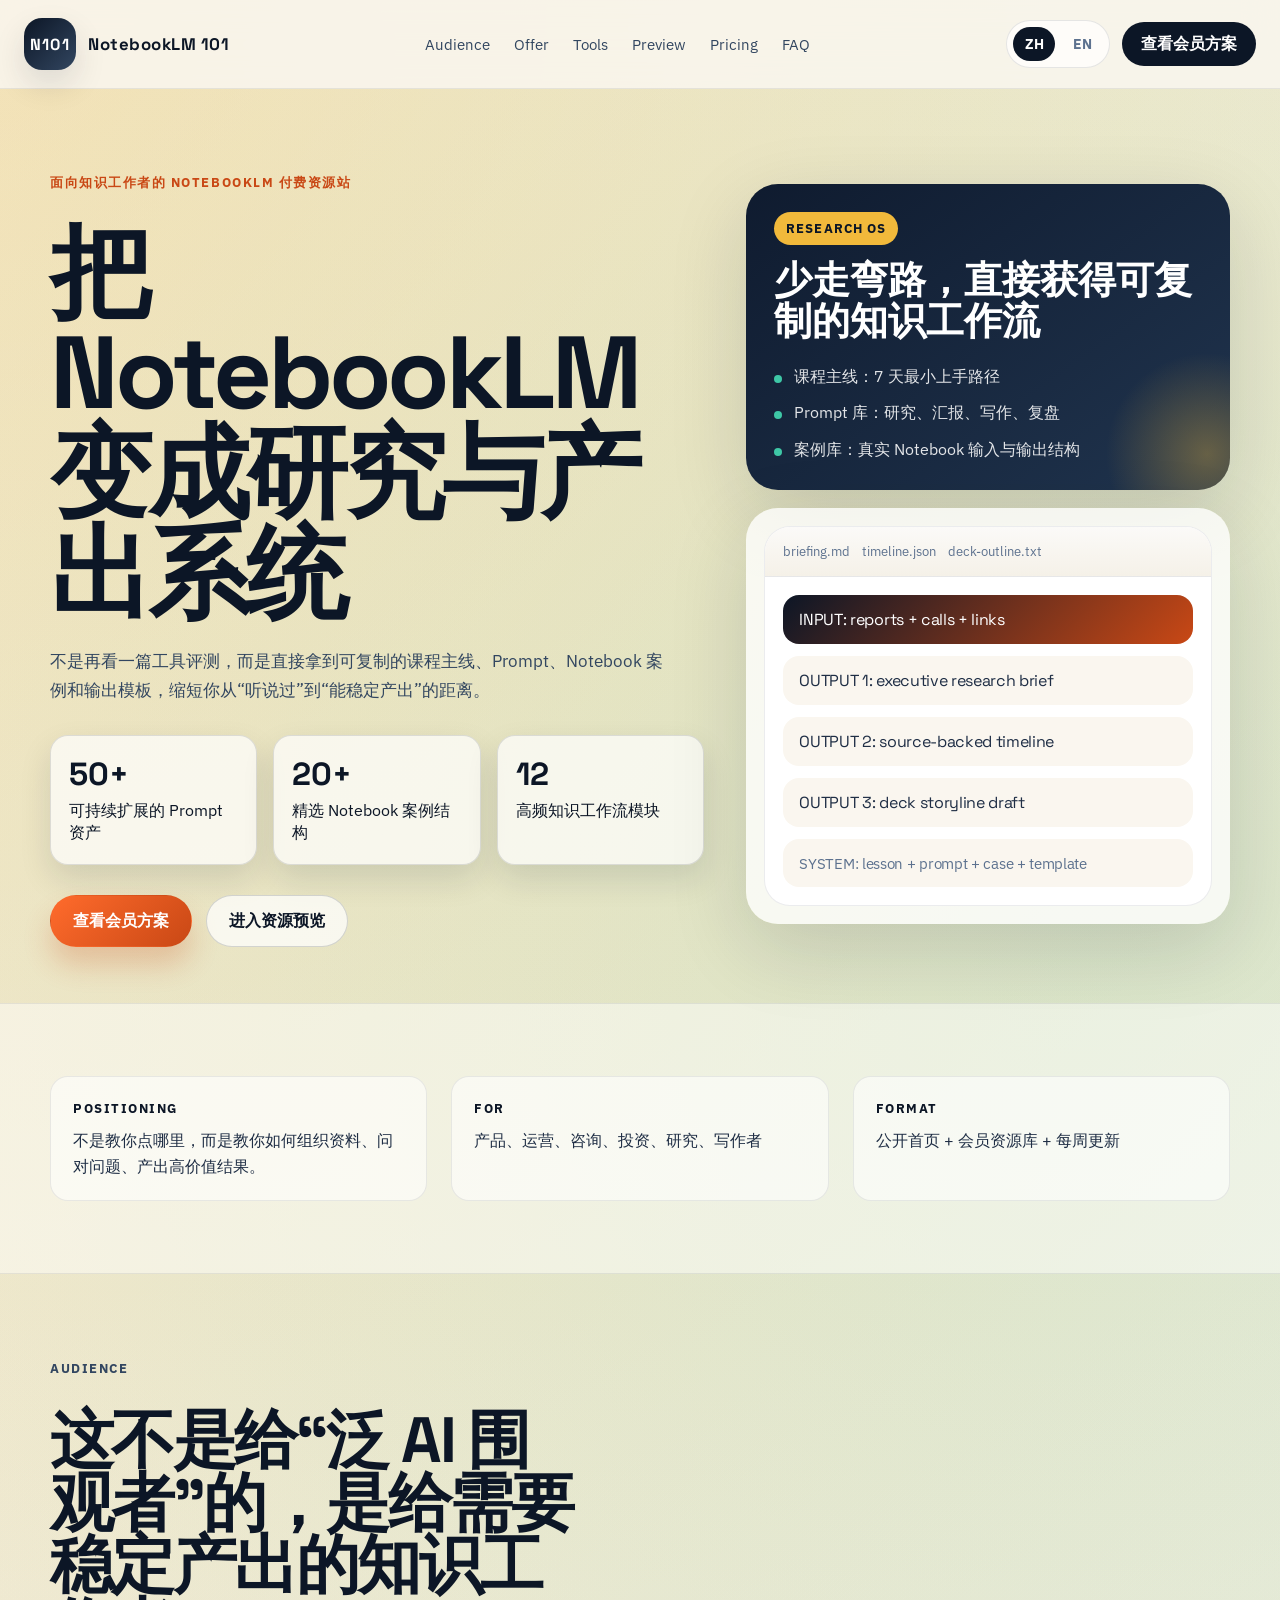
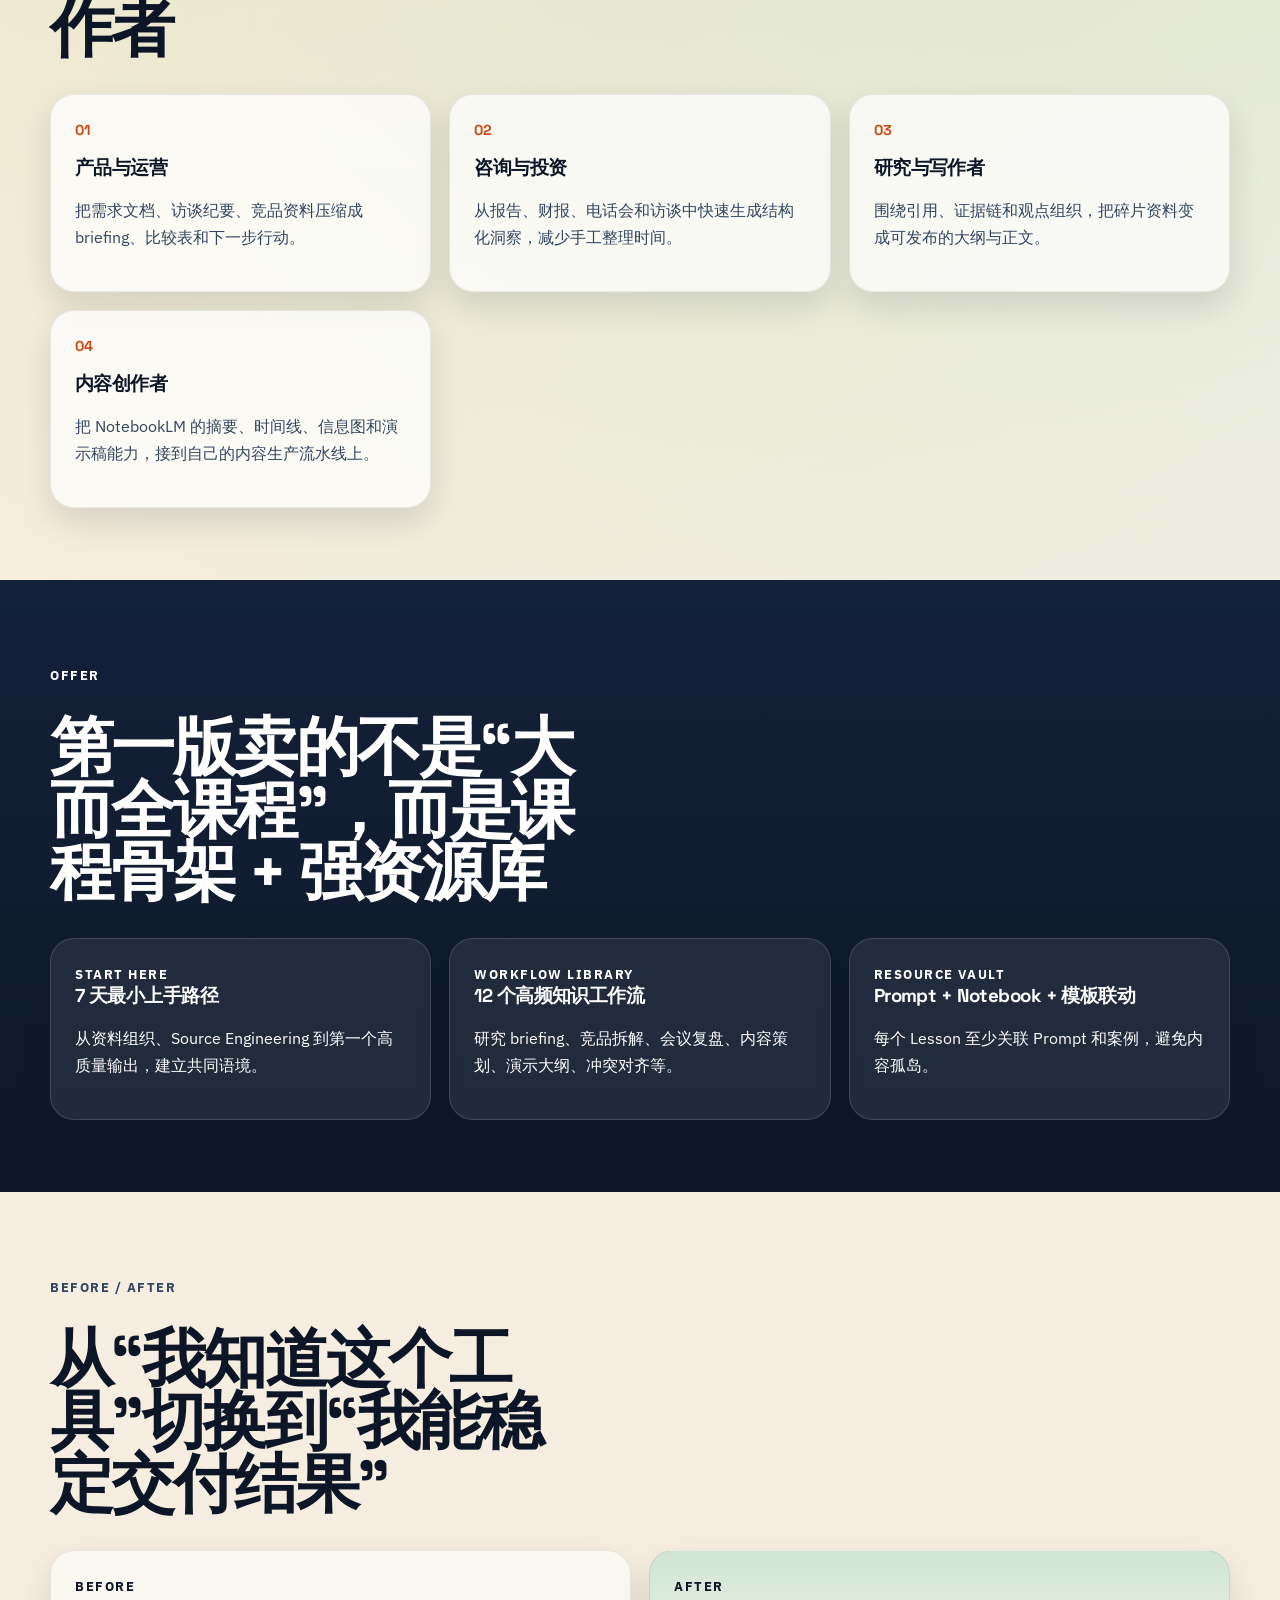
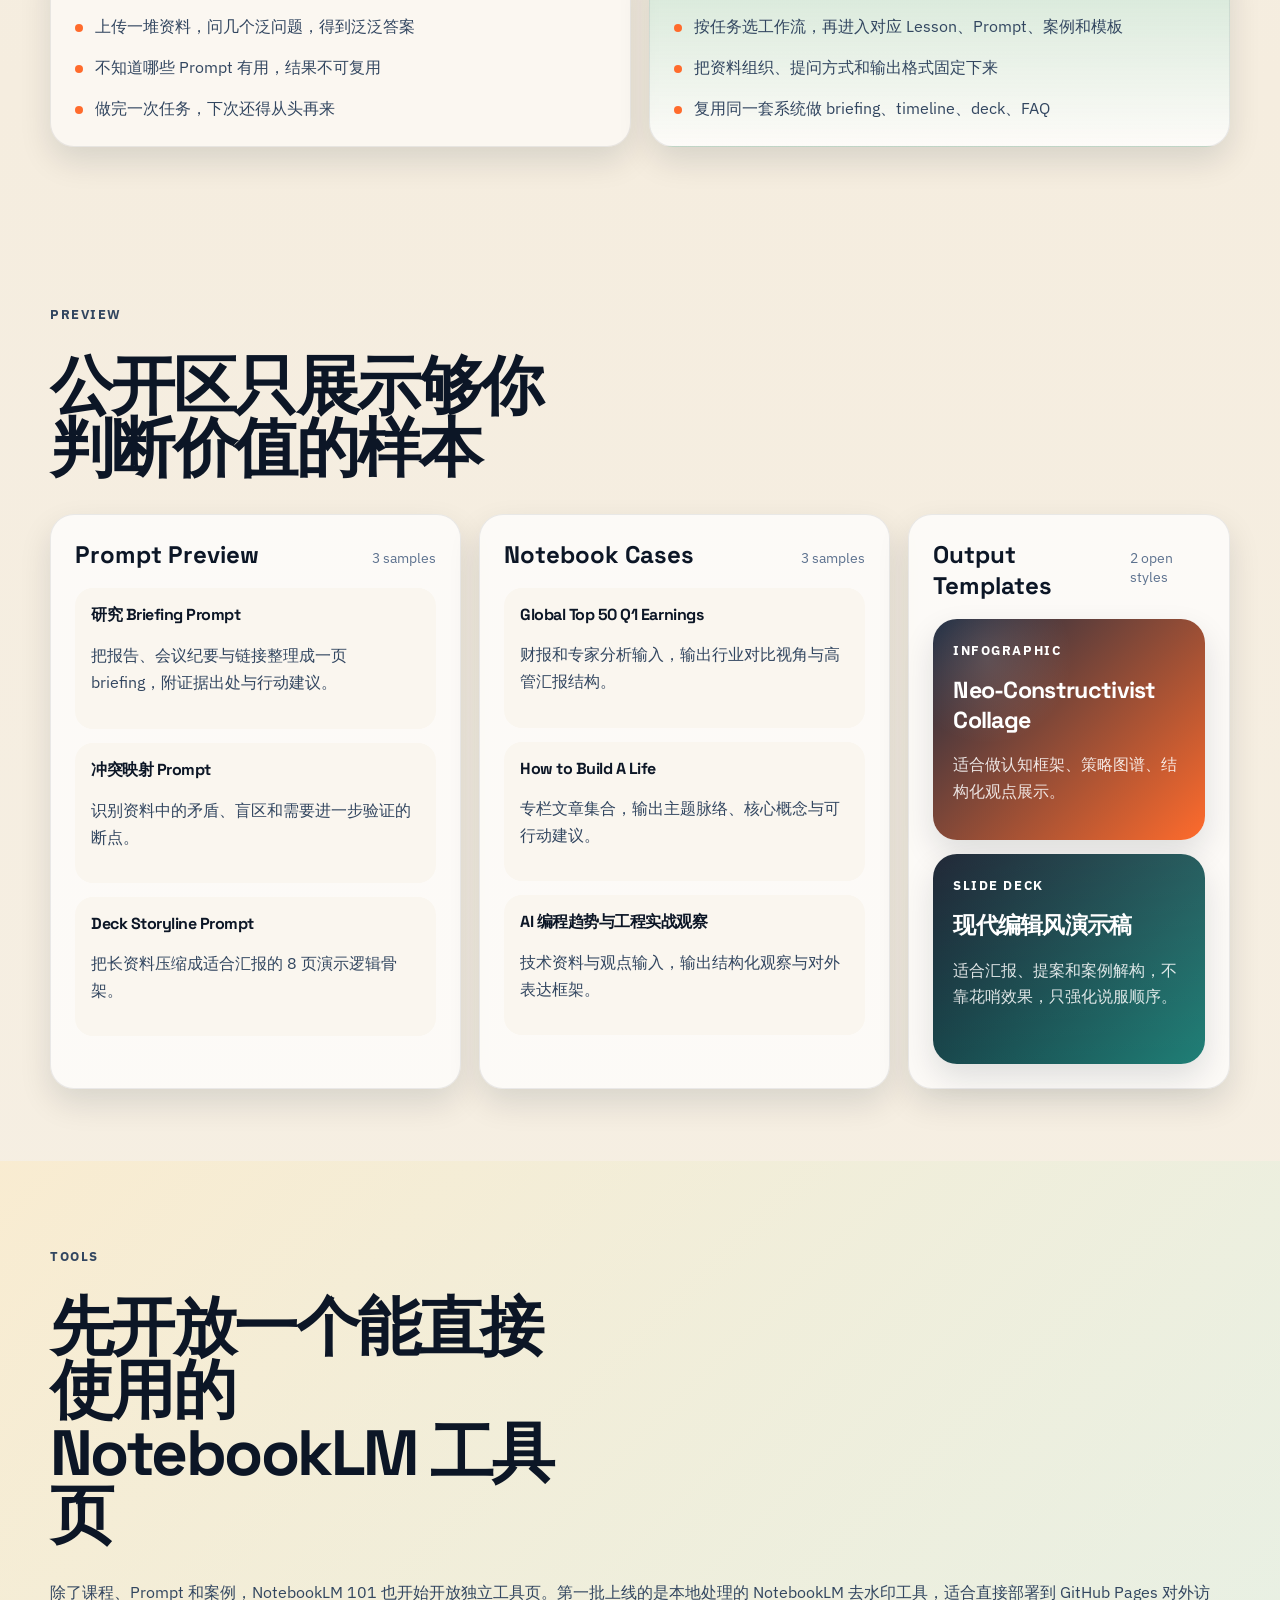
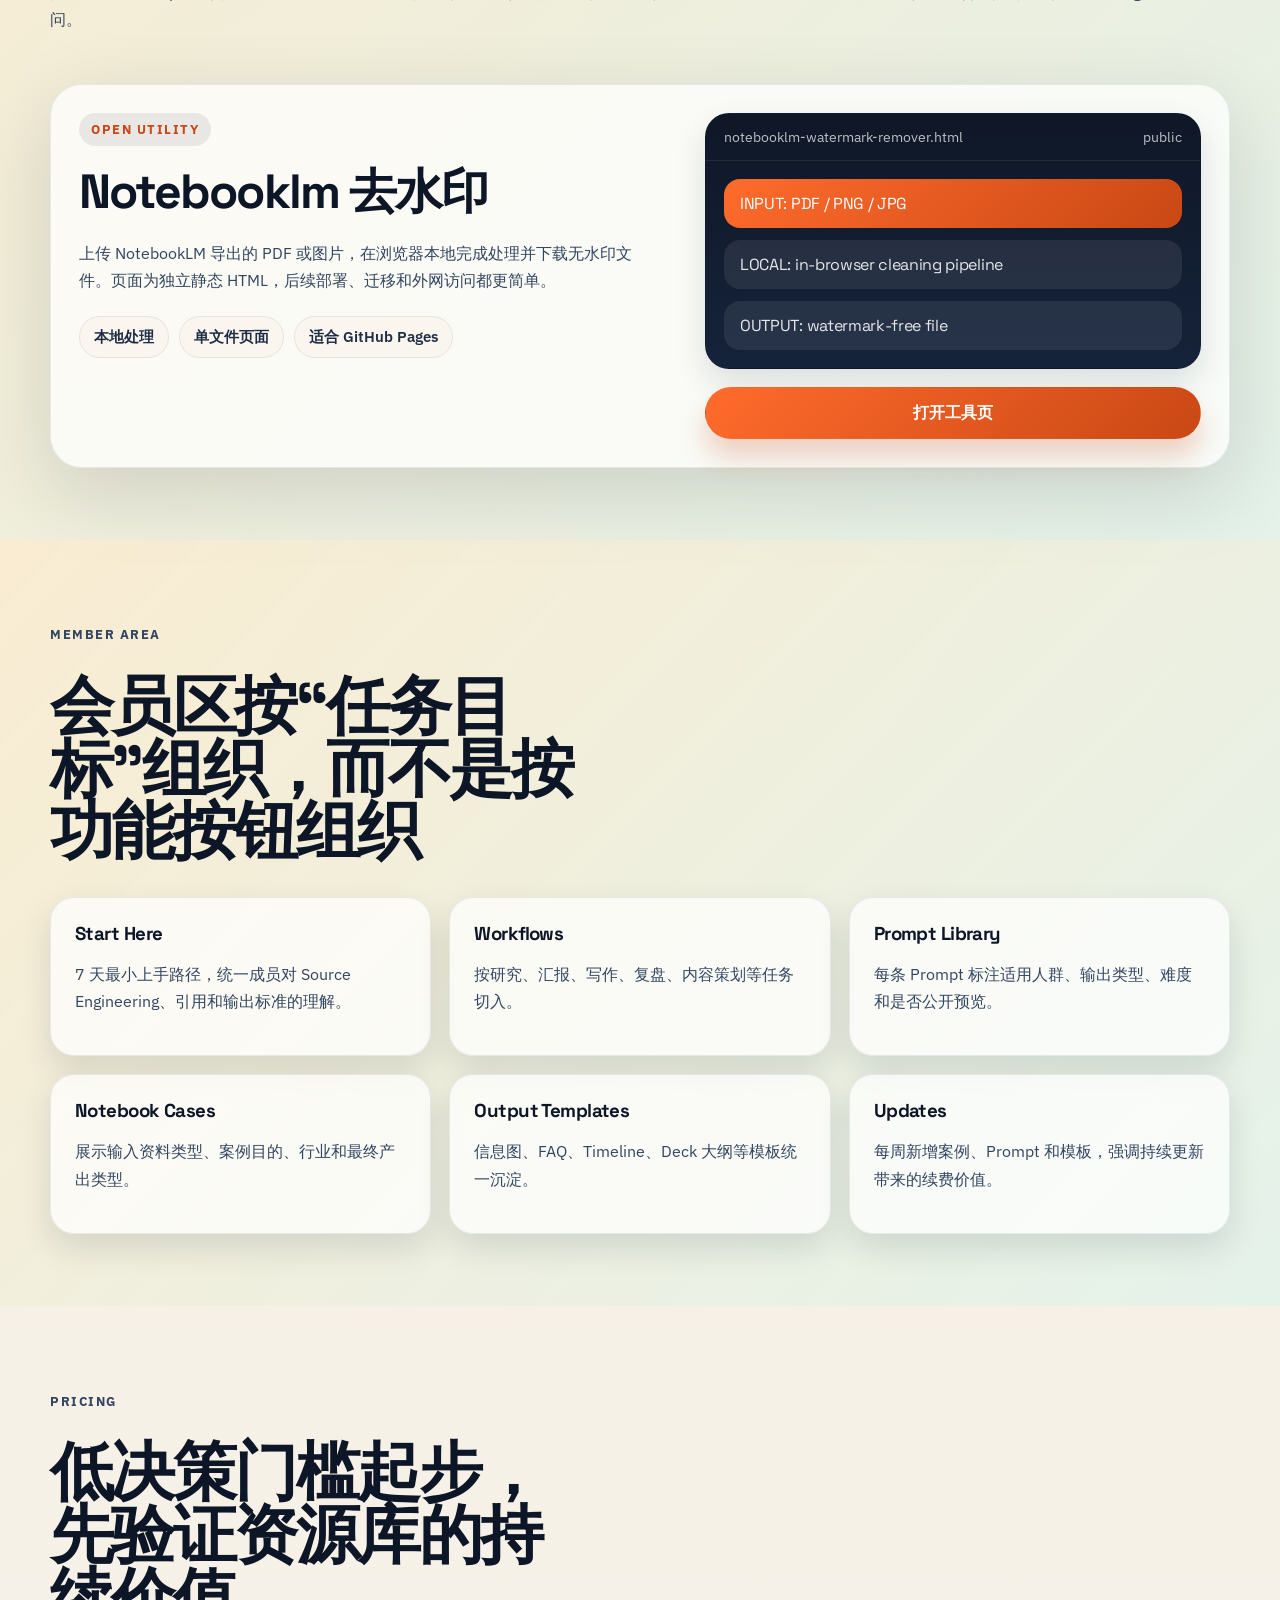
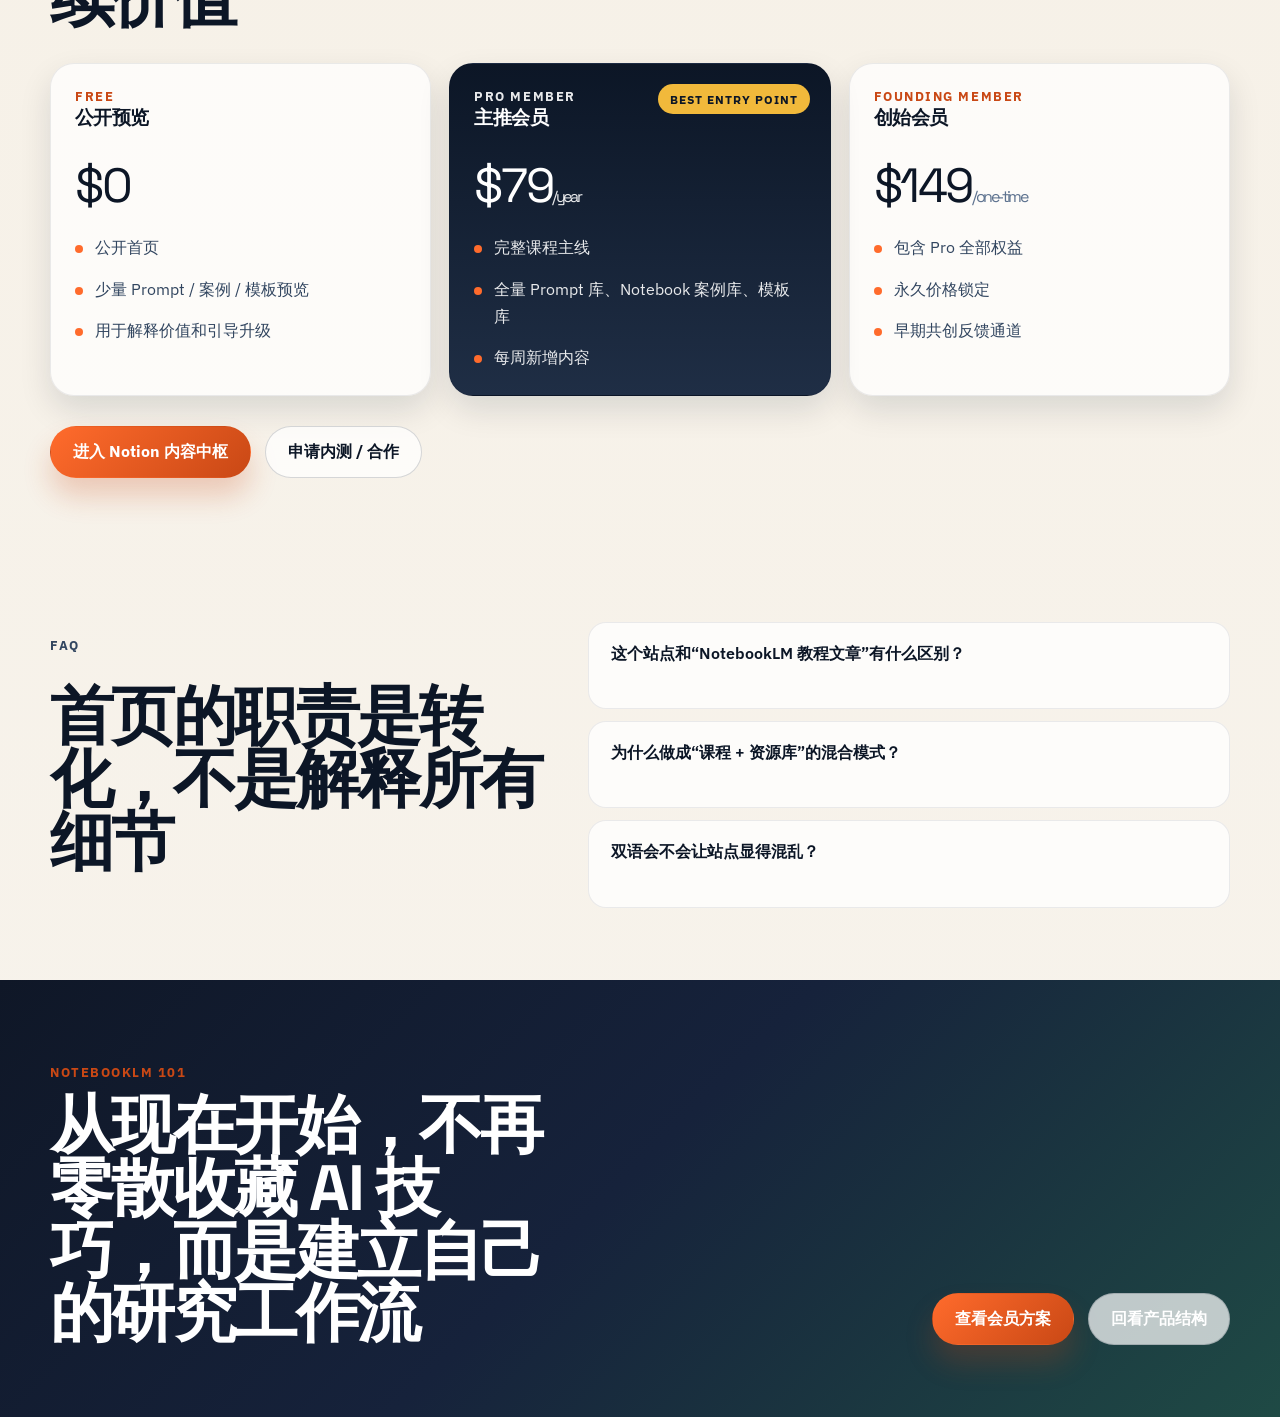
==== commit a1f94516: "Add watermark remover tool page" ====
--- a/index.html
+++ b/index.html
@@ -32,6 +32,7 @@
         <nav class="desktop-nav" aria-label="Primary navigation">
             <a href="#audience">Audience</a>
             <a href="#offer">Offer</a>
+            <a href="#tools">Tools</a>
             <a href="#preview">Preview</a>
             <a href="#pricing">Pricing</a>
             <a href="#faq">FAQ</a>
@@ -62,6 +63,7 @@
             <a href="#hero">Intro</a>
             <a href="#audience">Audience</a>
             <a href="#offer">Offer</a>
+            <a href="#tools">Tools</a>
             <a href="#preview">Preview</a>
             <a href="#member-architecture">Member Area</a>
             <a href="#pricing">Pricing</a>
@@ -463,6 +465,67 @@
             </div>
         </section>
 
+        <section class="section surface-contrast" id="tools">
+            <div class="container">
+                <div class="section-header">
+                    <p class="eyebrow">Tools</p>
+                    <h2>
+                        <span data-lang="zh">先开放一个能直接使用的 NotebookLM 工具页</span>
+                        <span data-lang="en">Start with a public NotebookLM utility page people can use immediately</span>
+                    </h2>
+                    <p>
+                        <span data-lang="zh">除了课程、Prompt 和案例，NotebookLM 101 也开始开放独立工具页。第一批上线的是本地处理的 NotebookLM 去水印工具，适合直接部署到 GitHub Pages 对外访问。</span>
+                        <span data-lang="en">Beyond lessons, prompts, and cases, NotebookLM 101 now includes standalone public tools. The first release is a local NotebookLM watermark remover that fits static deployment on GitHub Pages.</span>
+                    </p>
+                </div>
+
+                <article class="tool-feature">
+                    <div class="tool-feature-copy">
+                        <span class="tool-feature-tag">Open Utility</span>
+                        <h3>
+                            <span data-lang="zh">Notebooklm 去水印</span>
+                            <span data-lang="en">NotebookLM Watermark Remover</span>
+                        </h3>
+                        <p>
+                            <span data-lang="zh">上传 NotebookLM 导出的 PDF 或图片，在浏览器本地完成处理并下载无水印文件。页面为独立静态 HTML，后续部署、迁移和外网访问都更简单。</span>
+                            <span data-lang="en">Upload exported NotebookLM PDFs or images, clean them locally in the browser, and download the result. The page ships as a standalone static HTML tool for easier deployment and public access.</span>
+                        </p>
+                        <div class="tool-feature-points">
+                            <div class="tool-point">
+                                <span data-lang="zh">本地处理</span>
+                                <span data-lang="en">Local processing</span>
+                            </div>
+                            <div class="tool-point">
+                                <span data-lang="zh">单文件页面</span>
+                                <span data-lang="en">Single-file page</span>
+                            </div>
+                            <div class="tool-point">
+                                <span data-lang="zh">适合 GitHub Pages</span>
+                                <span data-lang="en">GitHub Pages ready</span>
+                            </div>
+                        </div>
+                    </div>
+                    <div class="tool-feature-card">
+                        <div class="tool-window">
+                            <div class="tool-window-head">
+                                <span>notebooklm-watermark-remover.html</span>
+                                <span>public</span>
+                            </div>
+                            <div class="tool-window-body">
+                                <div class="tool-line tool-line-accent">INPUT: PDF / PNG / JPG</div>
+                                <div class="tool-line">LOCAL: in-browser cleaning pipeline</div>
+                                <div class="tool-line">OUTPUT: watermark-free file</div>
+                            </div>
+                        </div>
+                        <a class="button button-primary" href="notebooklm-watermark-remover.html">
+                            <span data-lang="zh">打开工具页</span>
+                            <span data-lang="en">Open tool</span>
+                        </a>
+                    </div>
+                </article>
+            </div>
+        </section>
+
         <section class="section surface-contrast" id="member-architecture">
             <div class="container">
                 <div class="section-header">
--- a/css/style.css
+++ b/css/style.css
@@ -726,6 +726,104 @@
         linear-gradient(135deg, #0f1727 0%, #1b7d74 100%);
 }
 
+.tool-feature {
+    display: grid;
+    grid-template-columns: minmax(0, 1.1fr) minmax(320px, 0.9fr);
+    gap: 20px;
+    padding: 28px;
+    border-radius: var(--radius-xl);
+    border: 1px solid rgba(12, 22, 38, 0.08);
+    background: rgba(255, 255, 255, 0.72);
+    box-shadow: var(--shadow);
+}
+
+.tool-feature-copy h3 {
+    margin: 14px 0 14px;
+    font-family: var(--font-display);
+    font-size: clamp(1.9rem, 4vw, 3rem);
+    letter-spacing: -0.04em;
+}
+
+.tool-feature-copy p {
+    max-width: 58ch;
+    color: var(--ink-700);
+    line-height: 1.7;
+}
+
+.tool-feature-tag {
+    display: inline-flex;
+    align-items: center;
+    padding: 8px 12px;
+    border-radius: 999px;
+    background: rgba(12, 22, 38, 0.08);
+    color: var(--signal-deep);
+    font-size: 0.8rem;
+    font-weight: 700;
+    letter-spacing: 0.12em;
+    text-transform: uppercase;
+}
+
+.tool-feature-points {
+    display: flex;
+    flex-wrap: wrap;
+    gap: 10px;
+    margin-top: 22px;
+}
+
+.tool-point {
+    padding: 10px 14px;
+    border-radius: 999px;
+    background: var(--paper-soft);
+    border: 1px solid rgba(12, 22, 38, 0.08);
+    color: var(--ink-800);
+    font-size: 0.92rem;
+    font-weight: 600;
+}
+
+.tool-feature-card {
+    display: grid;
+    align-content: space-between;
+    gap: 18px;
+}
+
+.tool-window {
+    overflow: hidden;
+    border-radius: var(--radius-lg);
+    border: 1px solid rgba(12, 22, 38, 0.08);
+    background: linear-gradient(180deg, #0f1727 0%, #15233a 100%);
+    box-shadow: var(--shadow-tight);
+}
+
+.tool-window-head {
+    display: flex;
+    justify-content: space-between;
+    gap: 12px;
+    padding: 14px 18px;
+    border-bottom: 1px solid rgba(255, 255, 255, 0.08);
+    color: rgba(255, 255, 255, 0.72);
+    font-size: 0.85rem;
+}
+
+.tool-window-body {
+    display: grid;
+    gap: 12px;
+    padding: 18px;
+}
+
+.tool-line {
+    padding: 14px 16px;
+    border-radius: 16px;
+    background: rgba(255, 255, 255, 0.08);
+    color: rgba(255, 255, 255, 0.88);
+    font-family: var(--font-display);
+    letter-spacing: -0.02em;
+}
+
+.tool-line-accent {
+    background: linear-gradient(135deg, var(--signal), var(--signal-deep));
+    color: #fff;
+}
+
 .pricing-card {
     display: flex;
     flex-direction: column;
@@ -839,6 +937,7 @@
 @media (max-width: 1080px) {
     .hero-layout,
     .preview-columns,
+    .tool-feature,
     .faq-layout,
     .cta-band-layout,
     .signal-grid,
@@ -931,7 +1030,8 @@
     .member-card,
     .pricing-card,
     .preview-block,
-    .comparison-card {
+    .comparison-card,
+    .tool-feature {
         padding: 20px;
     }
 }
